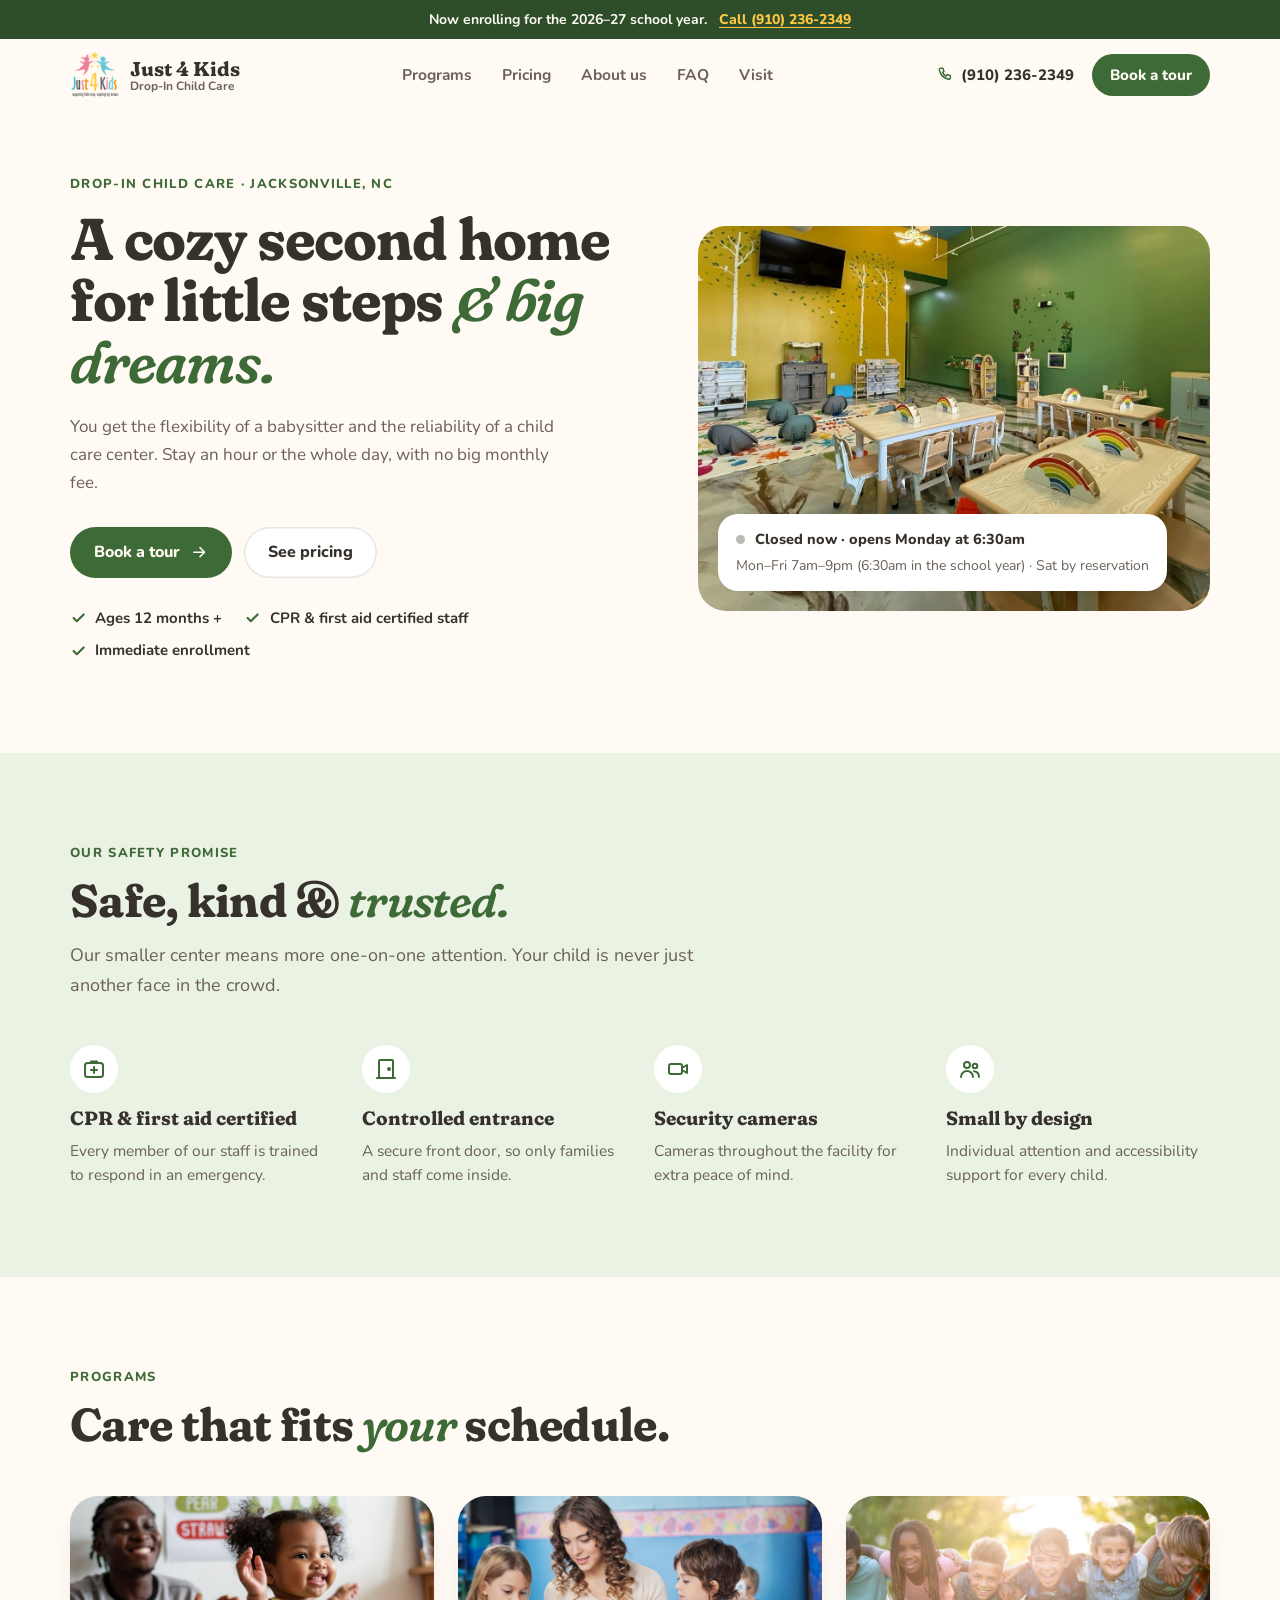
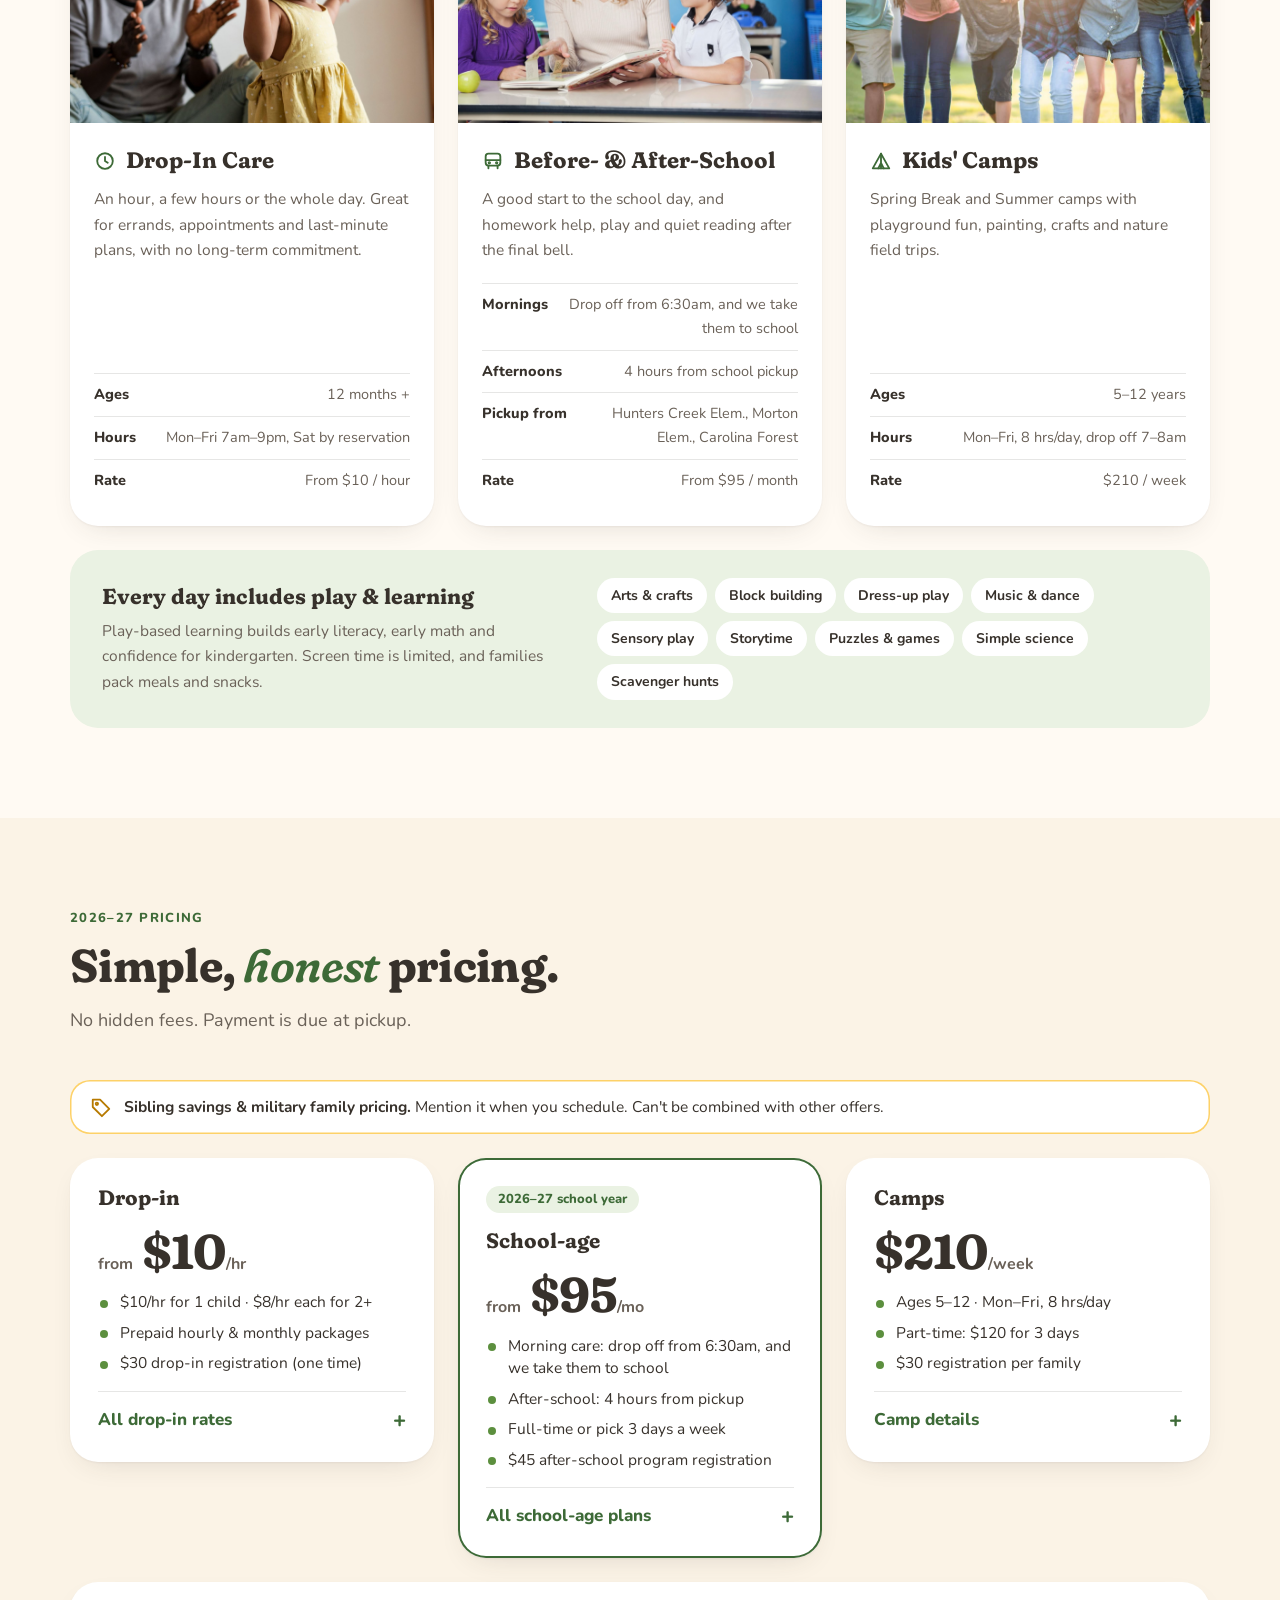
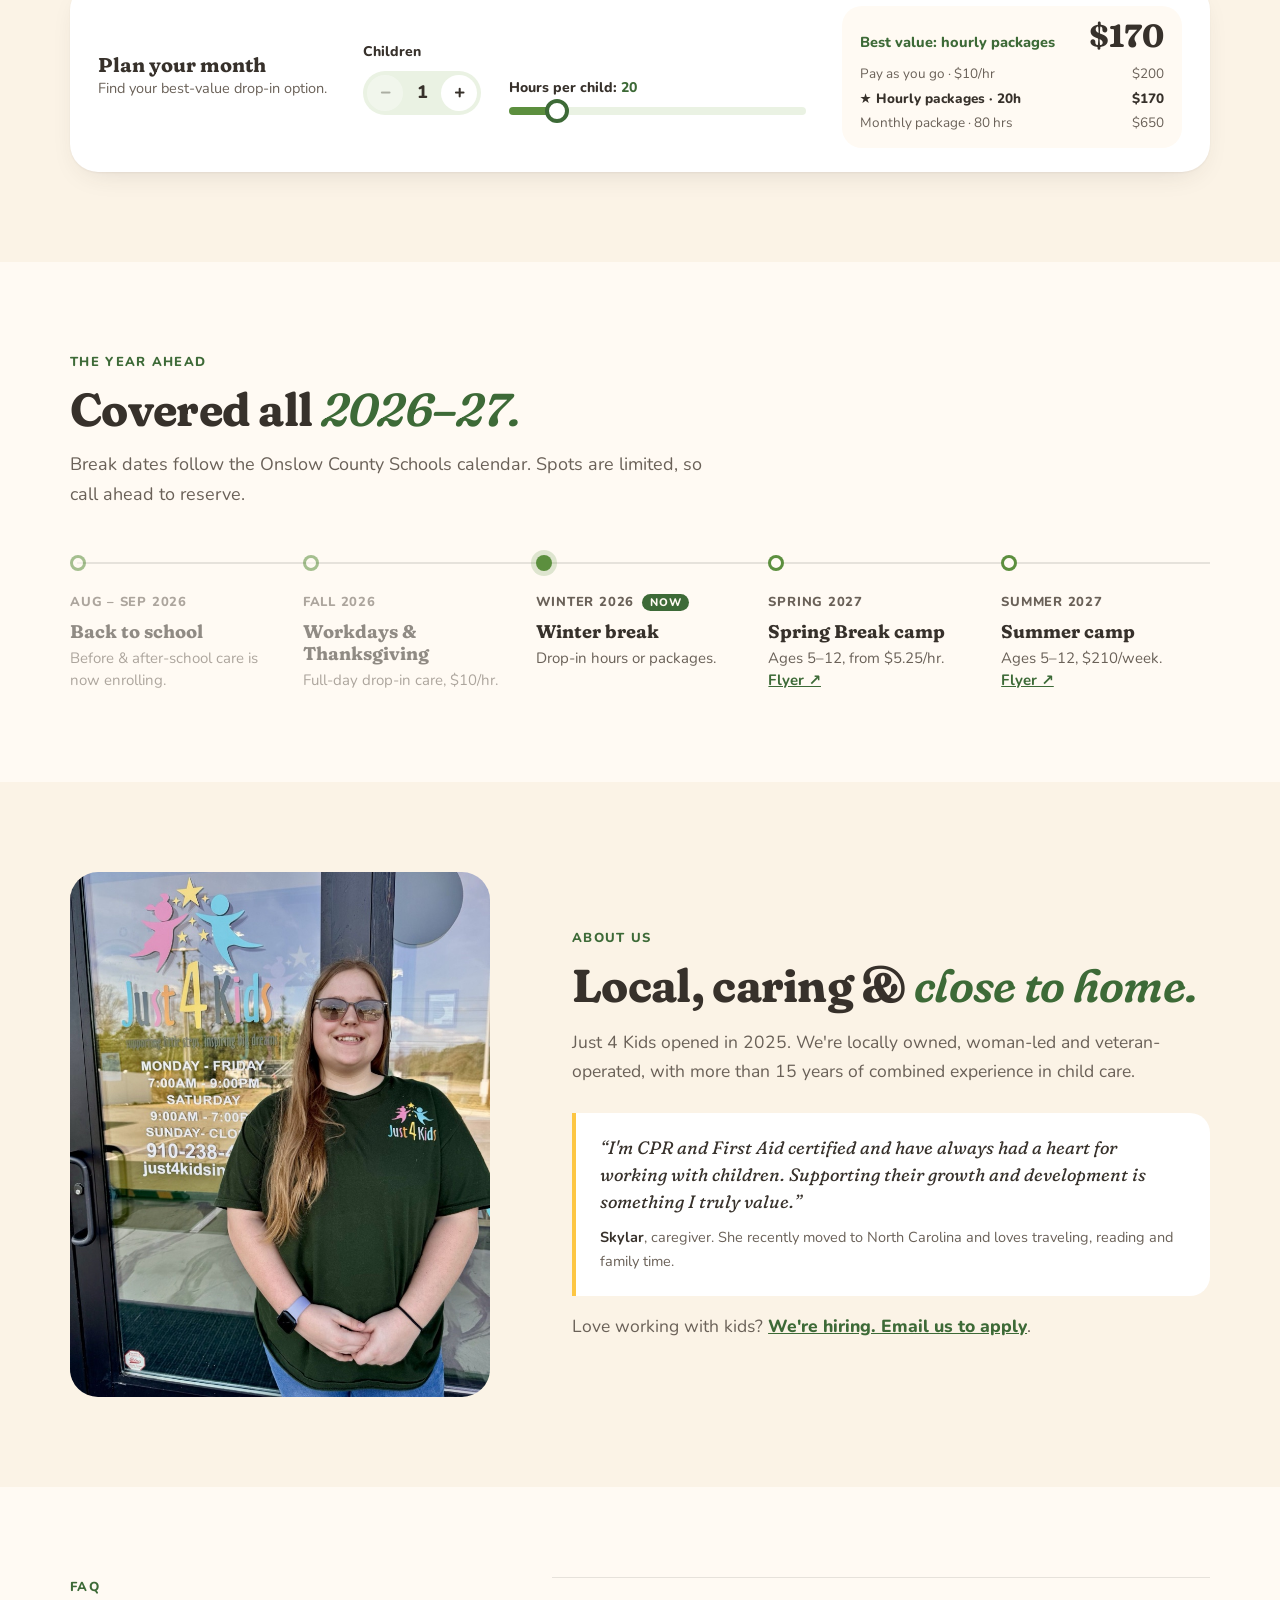
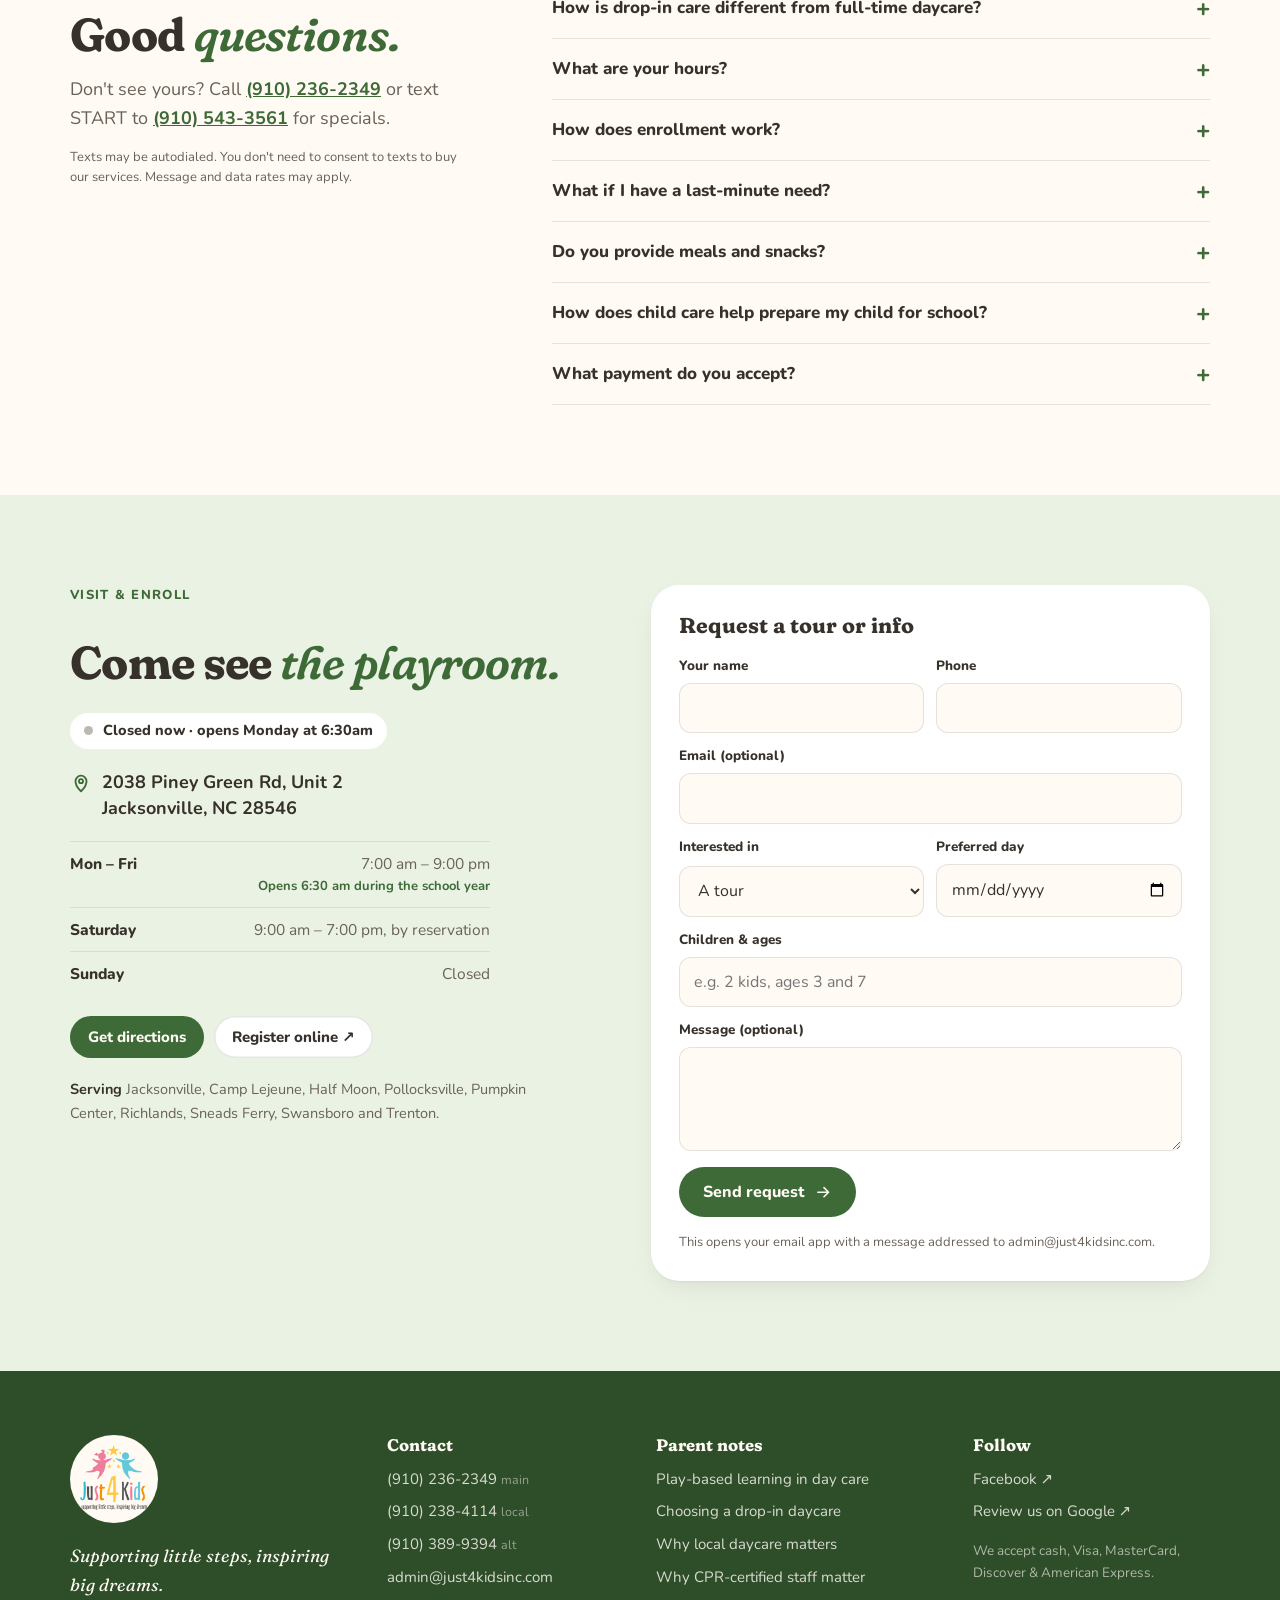
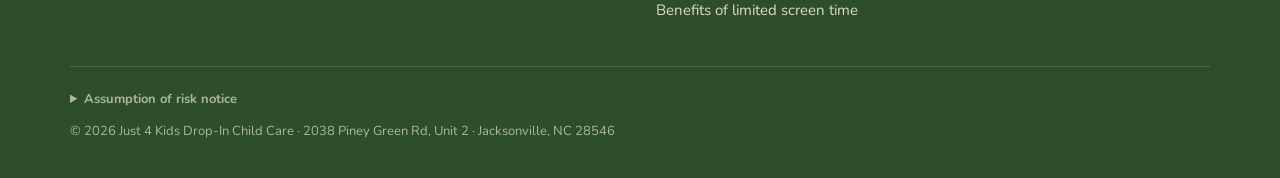
==== index.html @ bc9c4ece "Initial commit" ====
<!doctype html>
<html lang="en">
<head>
  <meta charset="utf-8">
  <meta name="viewport" content="width=device-width, initial-scale=1">
  <title>Just 4 Kids Drop-In Child Care — Jacksonville, NC</title>
  <meta name="description" content="A safe, cozy second home in Jacksonville, NC. Flexible drop-in child care, before- and after-school programs and kids' camps for ages 12 months and up. Now enrolling for 2026–27.">
  <meta name="theme-color" content="#FFFAF3">
  <meta property="og:title" content="Just 4 Kids Drop-In Child Care — Jacksonville, NC">
  <meta property="og:description" content="Supporting little steps, inspiring big dreams. Drop-in care, before &amp; after school, and camps — now enrolling for 2026–27.">
  <meta property="og:image" content="assets/room.jpg">
  <meta property="og:type" content="website">
  <link rel="icon" href="assets/logo.png">
  <script>document.documentElement.classList.add('js')</script>

  <link rel="preconnect" href="https://fonts.googleapis.com">
  <link rel="preconnect" href="https://fonts.gstatic.com" crossorigin>
  <link href="https://fonts.googleapis.com/css2?family=Fraunces:ital,opsz,wght,SOFT@0,9..144,500..700,100;1,9..144,500..700,100&family=Nunito:wght@400;600;700;800&display=swap" rel="stylesheet">
  <link rel="stylesheet" href="styles.css?v=4">

  <script type="application/ld+json">
  {
    "@context": "https://schema.org",
    "@type": "ChildCare",
    "name": "Just 4 Kids Drop-In Child Care",
    "slogan": "Supporting little steps, inspiring big dreams",
    "telephone": "+1-910-236-2349",
    "email": "admin@just4kidsinc.com",
    "foundingDate": "2025",
    "address": {
      "@type": "PostalAddress",
      "streetAddress": "2038 Piney Green Road, Unit 2",
      "addressLocality": "Jacksonville",
      "addressRegion": "NC",
      "postalCode": "28546",
      "addressCountry": "US"
    },
    "geo": { "@type": "GeoCoordinates", "latitude": 34.74359, "longitude": -77.32916 },
    "openingHoursSpecification": [
      { "@type": "OpeningHoursSpecification", "dayOfWeek": ["Monday","Tuesday","Wednesday","Thursday","Friday"], "opens": "07:00", "closes": "21:00" },
      { "@type": "OpeningHoursSpecification", "dayOfWeek": ["Monday","Tuesday","Wednesday","Thursday","Friday"], "opens": "06:30", "closes": "21:00", "validFrom": "2026-08-01", "validThrough": "2027-06-30", "description": "Early 6:30am opening during the school year" },
      { "@type": "OpeningHoursSpecification", "dayOfWeek": "Saturday", "opens": "09:00", "closes": "19:00", "description": "By reservation only" }
    ],
    "areaServed": ["Jacksonville, NC","Camp Lejeune, NC","Half Moon, NC","Pollocksville, NC","Pumpkin Center, NC","Richlands, NC","Sneads Ferry, NC","Swansboro, NC","Trenton, NC"],
    "paymentAccepted": "Cash, Visa, MasterCard, Discover, American Express",
    "priceRange": "$",
    "url": "https://www.just4kidsinc.com",
    "sameAs": ["https://facebook.com/503197676219711"]
  }
  </script>
</head>

<body>
  <!-- ============ ICON SPRITE (line icons, stroke = currentColor) ============ -->
  <svg width="0" height="0" style="position:absolute" aria-hidden="true">
    <defs>
      <symbol id="i-camera" viewBox="0 0 24 24"><rect x="3" y="7" width="13" height="10" rx="2"/><path d="M16 11l5-3v8l-5-3"/></symbol>
      <symbol id="i-aid" viewBox="0 0 24 24"><rect x="3" y="6" width="18" height="14" rx="2.5"/><path d="M9 6V4.5h6V6M12 10v6M9 13h6"/></symbol>
      <symbol id="i-users" viewBox="0 0 24 24"><circle cx="9" cy="8" r="3"/><path d="M3 20c0-3.3 2.7-6 6-6s6 2.7 6 6"/><circle cx="17" cy="9" r="2.3"/><path d="M16 14.2c2.9.3 5 2.6 5 5.8"/></symbol>
      <symbol id="i-door" viewBox="0 0 24 24"><path d="M5 21V4a1 1 0 011-1h12a1 1 0 011 1v17"/><path d="M3 21h18"/><circle cx="15" cy="12" r="1"/></symbol>
      <symbol id="i-check" viewBox="0 0 24 24"><path d="M5 12.5l4.5 4.5L19 7.5"/></symbol>
      <symbol id="i-arrow" viewBox="0 0 24 24"><path d="M5 12h14M13 6l6 6-6 6"/></symbol>
      <symbol id="i-phone" viewBox="0 0 24 24"><path d="M6.6 3h3l1.5 4.5-2 1.3a11 11 0 005.1 5.1l1.3-2 4.5 1.5v3a2 2 0 01-2.2 2A17 17 0 014.6 5.2 2 2 0 016.6 3z"/></symbol>
      <symbol id="i-chat" viewBox="0 0 24 24"><path d="M4 5h16v11H9l-5 4z"/></symbol>
      <symbol id="i-cal" viewBox="0 0 24 24"><rect x="3.5" y="5" width="17" height="15" rx="2"/><path d="M3.5 10h17M8 3v4M16 3v4"/></symbol>
      <symbol id="i-pin" viewBox="0 0 24 24"><path d="M12 21s-6-5.7-6-11a6 6 0 0112 0c0 5.3-6 11-6 11z"/><circle cx="12" cy="10" r="2.2"/></symbol>
      <symbol id="i-clock" viewBox="0 0 24 24"><circle cx="12" cy="12" r="8.5"/><path d="M12 7.5V12l3 2"/></symbol>
      <symbol id="i-bus" viewBox="0 0 24 24"><rect x="4" y="4" width="16" height="13" rx="3"/><path d="M4 11h16M7 20v-3M17 20v-3"/><circle cx="8" cy="14" r=".8"/><circle cx="16" cy="14" r=".8"/></symbol>
      <symbol id="i-tent" viewBox="0 0 24 24"><path d="M3 20L12 4l9 16z"/><path d="M12 4v16M9 20l3-6 3 6"/></symbol>
      <symbol id="i-heart" viewBox="0 0 24 24"><path d="M12 20s-7-4.4-7-10a4 4 0 017-2.6A4 4 0 0119 10c0 5.6-7 10-7 10z"/></symbol>
      <symbol id="i-tag" viewBox="0 0 24 24"><path d="M3 12V4h8l10 10-8 8z"/><circle cx="7.5" cy="8.5" r="1.3"/></symbol>
      <symbol id="i-menu" viewBox="0 0 24 24"><path d="M4 8h16M4 16h16"/></symbol>
    </defs>
  </svg>

  <a class="skip" href="#main">Skip to content</a>

  <!-- ============ ANNOUNCEMENT ============ -->
  <div class="announce">
    <p><b>Now enrolling for the 2026–27 school year.</b> <a href="tel:+19102362349">Call (910) 236-2349</a></p>
  </div>

  <!-- ============ HEADER ============ -->
  <header class="nav" data-nav>
    <a class="brand" href="#top" aria-label="Just 4 Kids, back to top">
      <img src="assets/logo.png" alt="" width="480" height="480">
      <span><b>Just 4 Kids</b><small>Drop-In Child Care</small></span>
    </a>
    <nav class="nav__links" id="nav-links" aria-label="Primary">
      <a href="#programs">Programs</a>
      <a href="#pricing">Pricing</a>
      <a href="#about">About us</a>
      <a href="#faq">FAQ</a>
      <a href="#visit">Visit</a>
      <a class="nav__mobile-cta" href="http://icarenextgen.icaresoftware.com/gateway/gateway/selfsignup?src=MTA3MTg=" target="_blank" rel="noopener">Register online ↗</a>
    </nav>
    <div class="nav__actions">
      <a class="nav__phone" href="tel:+19102362349"><svg class="ic" aria-hidden="true"><use href="#i-phone"/></svg>(910) 236-2349</a>
      <a class="btn btn--sm" href="#visit">Book a tour</a>
      <button class="nav__toggle" type="button" aria-expanded="false" aria-controls="nav-links" aria-label="Open menu" data-nav-toggle><svg class="ic" aria-hidden="true"><use href="#i-menu"/></svg></button>
    </div>
  </header>

  <main id="main">

    <!-- ============ HERO ============ -->
    <section class="hero wrap" id="top" aria-labelledby="hero-title">
      <div class="hero__copy">
        <p class="eyebrow">Drop-in child care · Jacksonville, NC</p>
        <h1 id="hero-title" class="h1">A cozy second home for little steps <em>&amp; big dreams.</em></h1>
        <p class="hero__lede">You get the flexibility of a babysitter and the reliability of a child care center. Stay an hour or the whole day, with no big monthly fee.</p>
        <div class="hero__ctas">
          <a class="btn" href="#visit">Book a tour <svg class="ic" aria-hidden="true"><use href="#i-arrow"/></svg></a>
          <a class="btn btn--ghost" href="#pricing">See pricing</a>
        </div>
        <ul class="checks">
          <li><svg class="ic" aria-hidden="true"><use href="#i-check"/></svg>Ages 12 months +</li>
          <li><svg class="ic" aria-hidden="true"><use href="#i-check"/></svg>CPR &amp; first aid certified staff</li>
          <li><svg class="ic" aria-hidden="true"><use href="#i-check"/></svg>Immediate enrollment</li>
        </ul>
      </div>
      <figure class="hero__photo">
        <img src="assets/room.jpg" alt="The Just 4 Kids playroom with sunny yellow and green walls, child-size tables with rainbow organizers and a reading nook" fetchpriority="high" width="1600" height="893">
        <figcaption class="hero__card">
          <p class="status" data-status aria-live="polite"><span class="status__dot" aria-hidden="true"></span><span data-status-text>Checking hours…</span></p>
          <p>Mon–Fri 7am–9pm (6:30am in the school year) · Sat by reservation</p>
        </figcaption>
      </figure>
    </section>

    <!-- ============ SAFETY ============ -->
    <section class="section section--sage" id="safety" aria-labelledby="safety-title">
      <div class="wrap">
        <header class="head" data-reveal>
          <p class="eyebrow">Our safety promise</p>
          <h2 id="safety-title" class="h2">Safe, kind &amp; <em>trusted.</em></h2>
          <p>Our smaller center means more one-on-one attention. Your child is never just another face in the crowd.</p>
        </header>
        <ul class="features">
          <li data-reveal><span class="bubble"><svg class="ic" aria-hidden="true"><use href="#i-aid"/></svg></span><h3>CPR &amp; first aid certified</h3><p>Every member of our staff is trained to respond in an emergency.</p></li>
          <li data-reveal><span class="bubble"><svg class="ic" aria-hidden="true"><use href="#i-door"/></svg></span><h3>Controlled entrance</h3><p>A secure front door, so only families and staff come inside.</p></li>
          <li data-reveal><span class="bubble"><svg class="ic" aria-hidden="true"><use href="#i-camera"/></svg></span><h3>Security cameras</h3><p>Cameras throughout the facility for extra peace of mind.</p></li>
          <li data-reveal><span class="bubble"><svg class="ic" aria-hidden="true"><use href="#i-users"/></svg></span><h3>Small by design</h3><p>Individual attention and accessibility support for every child.</p></li>
        </ul>
      </div>
    </section>

    <!-- ============ PROGRAMS ============ -->
    <section class="section" id="programs" aria-labelledby="programs-title">
      <div class="wrap">
        <header class="head" data-reveal>
          <p class="eyebrow">Programs</p>
          <h2 id="programs-title" class="h2">Care that fits <em>your</em> schedule.</h2>
        </header>

        <div class="programs">
          <article class="card" data-reveal>
            <img class="card__img" src="assets/toddler-clap.jpg" alt="A toddler in a yellow dress clapping happily with a caregiver" loading="lazy" width="1600" height="1008" style="object-position:62% 40%">
            <div class="card__body">
              <h3><svg class="ic" aria-hidden="true"><use href="#i-clock"/></svg>Drop-In Care</h3>
              <p>An hour, a few hours or the whole day. Great for errands, appointments and last-minute plans, with no long-term commitment.</p>
              <dl class="facts">
                <div><dt>Ages</dt><dd>12 months +</dd></div>
                <div><dt>Hours</dt><dd>Mon–Fri 7am–9pm, Sat by reservation</dd></div>
                <div><dt>Rate</dt><dd>From $10 / hour</dd></div>
              </dl>
            </div>
          </article>

          <article class="card" data-reveal>
            <img class="card__img" src="assets/story-table.jpg" alt="A caregiver reading a picture book with two children at a table" loading="lazy" width="1600" height="1067">
            <div class="card__body">
              <h3><svg class="ic" aria-hidden="true"><use href="#i-bus"/></svg>Before- &amp; After-School</h3>
              <p>A good start to the school day, and homework help, play and quiet reading after the final bell.</p>
              <dl class="facts">
                <div><dt>Mornings</dt><dd>Drop off from 6:30am, and we take them to school</dd></div>
                <div><dt>Afternoons</dt><dd>4 hours from school pickup</dd></div>
                <div><dt>Pickup from</dt><dd>Hunters Creek Elem., Morton Elem., Carolina Forest</dd></div>
                <div><dt>Rate</dt><dd>From $95 / month</dd></div>
              </dl>
            </div>
          </article>

          <article class="card" data-reveal>
            <img class="card__img" src="assets/camp-kids.jpg" alt="A group of smiling kids standing arm in arm outdoors on a sunny lawn" loading="lazy" width="1500" height="1000" style="object-position:50% 35%">
            <div class="card__body">
              <h3><svg class="ic" aria-hidden="true"><use href="#i-tent"/></svg>Kids' Camps</h3>
              <p>Spring Break and Summer camps with playground fun, painting, crafts and nature field trips.</p>
              <dl class="facts">
                <div><dt>Ages</dt><dd>5–12 years</dd></div>
                <div><dt>Hours</dt><dd>Mon–Fri, 8 hrs/day, drop off 7–8am</dd></div>
                <div><dt>Rate</dt><dd>$210 / week</dd></div>
              </dl>
            </div>
          </article>
        </div>

        <!-- Every day includes -->
        <div class="daily" data-reveal>
          <div>
            <h3>Every day includes play &amp; learning</h3>
            <p>Play-based learning builds early literacy, early math and confidence for kindergarten. Screen time is limited, and families pack meals and snacks.</p>
          </div>
          <ul class="chips" aria-label="Activities">
            <li>Arts &amp; crafts</li><li>Block building</li><li>Dress-up play</li><li>Music &amp; dance</li><li>Sensory play</li><li>Storytime</li><li>Puzzles &amp; games</li><li>Simple science</li><li>Scavenger hunts</li>
          </ul>
        </div>
      </div>
    </section>

    <!-- ============ PRICING ============ -->
    <section class="section section--warm" id="pricing" aria-labelledby="pricing-title">
      <div class="wrap">
        <header class="head" data-reveal>
          <p class="eyebrow">2026–27 pricing</p>
          <h2 id="pricing-title" class="h2">Simple, <em>honest</em> pricing.</h2>
          <p>No hidden fees. Payment is due at pickup.</p>
        </header>

        <p class="savings" data-reveal><svg class="ic" aria-hidden="true"><use href="#i-tag"/></svg><span><b>Sibling savings &amp; military family pricing.</b> Mention it when you schedule. Can't be combined with other offers.</span></p>

        <div class="plans">
          <article class="plan" data-reveal>
            <h3>Drop-in</h3>
            <p class="plan__price"><small>from</small> $10<span>/hr</span></p>
            <ul class="plan__list">
              <li>$10/hr for 1 child · $8/hr each for 2+</li>
              <li>Prepaid hourly &amp; monthly packages</li>
              <li>$30 drop-in registration (one time)</li>
            </ul>
            <details class="plan__more" data-plan="drop">
              <summary>All drop-in rates</summary>
              <table class="rt">
                <caption class="sr-only">Hourly packages</caption>
                <thead><tr><th scope="col">Hourly package</th><th scope="col">Price</th></tr></thead>
                <tbody>
                  <tr><td>10 hours</td><td>$90</td></tr>
                  <tr><td>20 hours</td><td>$170</td></tr>
                  <tr><td>40 hours</td><td>$320</td></tr>
                  <tr><td>80 hours</td><td>$580</td></tr>
                </tbody>
              </table>
              <table class="rt">
                <caption class="sr-only">Monthly packages</caption>
                <thead><tr><th scope="col">Monthly package</th><th scope="col">Price</th></tr></thead>
                <tbody>
                  <tr><td>1 child · 80 hrs</td><td>$650</td></tr>
                  <tr><td>2 children · 160 hrs</td><td>$800</td></tr>
                  <tr><td>3 children · 240 hrs</td><td>$950</td></tr>
                  <tr><td>4 children · 320 hrs</td><td>$1,100</td></tr>
                </tbody>
              </table>
              <p class="rt__note">Package hours are deducted per child. For example, two children staying 5 hours uses 10 hours.</p>
            </details>
          </article>

          <article class="plan plan--feature" data-reveal>
            <p class="plan__flag">2026–27 school year</p>
            <h3>School-age</h3>
            <p class="plan__price"><small>from</small> $95<span>/mo</span></p>
            <ul class="plan__list">
              <li>Morning care: drop off from 6:30am, and we take them to school</li>
              <li>After-school: 4 hours from pickup</li>
              <li>Full-time or pick 3 days a week</li>
              <li>$45 after-school program registration</li>
            </ul>
            <details class="plan__more" data-plan="school">
              <summary>All school-age plans</summary>
              <table class="rt">
                <caption class="sr-only">School-age monthly rates by number of children</caption>
                <thead><tr><th scope="col">Monthly plan</th><th scope="col">1 child</th><th scope="col">2</th><th scope="col">3</th></tr></thead>
                <tbody>
                  <tr><td>After-school</td><td>$280</td><td>$500</td><td>$750</td></tr>
                  <tr><td>After-school, 3 days</td><td>$190</td><td>$330</td><td>$520</td></tr>
                  <tr><td>Morning care</td><td>$120</td><td>$210</td><td>$290</td></tr>
                  <tr><td>Morning, 3 days</td><td>$95</td><td>$180</td><td>$260</td></tr>
                </tbody>
              </table>
              <p class="rt__note">Daily rates: after-school $60, morning $30. Plans require a 3-month commitment and run Monday–Friday. Holidays and breaks aren't included, and unused days don't roll over.</p>
            </details>
          </article>

          <article class="plan" data-reveal>
            <h3>Camps</h3>
            <p class="plan__price">$210<span>/week</span></p>
            <ul class="plan__list">
              <li>Ages 5–12 · Mon–Fri, 8 hrs/day</li>
              <li>Part-time: $120 for 3 days</li>
              <li>$30 registration per family</li>
            </ul>
            <details class="plan__more" data-plan="camp">
              <summary>Camp details</summary>
              <p class="rt__note">Drop off between 7 and 8am. Spring Break camp rates as low as <b>$5.25/hr</b>. To register, call <a href="tel:+19102384114">(910) 238-4114</a> or email <a href="mailto:admin@just4kidsinc.com">admin@just4kidsinc.com</a>.</p>
            </details>
          </article>
        </div>

        <!-- Estimator -->
        <aside class="planner" aria-labelledby="planner-title" data-est data-reveal>
          <div class="planner__intro">
            <h3 id="planner-title">Plan your month</h3>
            <p>Find your best-value drop-in option.</p>
          </div>
          <div class="planner__controls">
            <div class="field">
              <span class="field__label" id="kids-label">Children</span>
              <div class="stepper" role="group" aria-labelledby="kids-label">
                <button type="button" data-est-kids="-1" aria-label="Fewer children">−</button>
                <output data-est-kids-out aria-live="polite">1</output>
                <button type="button" data-est-kids="1" aria-label="More children">+</button>
              </div>
            </div>
            <div class="field field--grow">
              <label class="field__label" for="est-hours">Hours per child: <output data-est-hours-out>20</output></label>
              <input class="range" id="est-hours" type="range" min="5" max="120" step="5" value="20" data-est-hours>
            </div>
          </div>
          <div class="planner__out" aria-live="polite">
            <p class="planner__best"><span data-est-plan>Best value</span><b data-est-total>$170</b></p>
            <ul class="planner__rows" data-est-rows></ul>
          </div>
        </aside>
      </div>
    </section>

    <!-- ============ 2026–27 SEASONS ============ -->
    <section class="section" id="year" aria-labelledby="year-title">
      <div class="wrap">
        <header class="head" data-reveal>
          <p class="eyebrow">The year ahead</p>
          <h2 id="year-title" class="h2">Covered all <em>2026–27.</em></h2>
          <p>Break dates follow the Onslow County Schools calendar. Spots are limited, so call ahead to reserve.</p>
        </header>
        <ol class="timeline" data-reveal>
          <li data-season="2026-08-01"><span class="timeline__when">Aug – Sep 2026</span><h3>Back to school</h3><p>Before &amp; after-school care is now enrolling.</p></li>
          <li data-season="2026-10-01"><span class="timeline__when">Fall 2026</span><h3>Workdays &amp; Thanksgiving</h3><p>Full-day drop-in care, $10/hr.</p></li>
          <li data-season="2026-12-01"><span class="timeline__when">Winter 2026</span><h3>Winter break</h3><p>Drop-in hours or packages.</p></li>
          <li data-season="2027-03-01"><span class="timeline__when">Spring 2027</span><h3>Spring Break camp</h3><p>Ages 5–12, from $5.25/hr. <a href="assets/flyer-spring.jpg" target="_blank" rel="noopener">Flyer ↗</a></p></li>
          <li data-season="2027-06-01"><span class="timeline__when">Summer 2027</span><h3>Summer camp</h3><p>Ages 5–12, $210/week. <a href="assets/flyer-summer.jpg" target="_blank" rel="noopener">Flyer ↗</a></p></li>
        </ol>
      </div>
    </section>

    <!-- ============ ABOUT ============ -->
    <section class="section section--warm" id="about" aria-labelledby="about-title">
      <div class="wrap about">
        <img class="about__photo" src="assets/skylar.jpg" alt="Skylar, a Just 4 Kids caregiver, smiling at the center's front door in a Just 4 Kids t-shirt" loading="lazy" width="1100" height="1467" data-reveal>
        <div class="about__copy" data-reveal>
          <p class="eyebrow">About us</p>
          <h2 id="about-title" class="h2">Local, caring &amp; <em>close to home.</em></h2>
          <p>Just 4 Kids opened in 2025. We're locally owned, woman-led and veteran-operated, with more than 15 years of combined experience in child care.</p>
          <blockquote class="quote">
            <p>“I'm CPR and First Aid certified and have always had a heart for working with children. Supporting their growth and development is something I truly value.”</p>
            <footer><b>Skylar</b>, caregiver. She recently moved to North Carolina and loves traveling, reading and family time.</footer>
          </blockquote>
          <p class="about__hiring">Love working with kids? <a href="mailto:admin@just4kidsinc.com?subject=Careers%20at%20Just%204%20Kids">We're hiring. Email us to apply</a>.</p>
        </div>
      </div>
    </section>

    <!-- ============ FAQ ============ -->
    <section class="section" id="faq" aria-labelledby="faq-title">
      <div class="wrap faq">
        <header class="head faq__head" data-reveal>
          <p class="eyebrow">FAQ</p>
          <h2 id="faq-title" class="h2">Good <em>questions.</em></h2>
          <p>Don't see yours? Call <a href="tel:+19102362349">(910) 236-2349</a> or text START to <a href="sms:+19105433561?&amp;body=START">(910) 543-3561</a> for specials.</p>
          <p class="fineprint">Texts may be autodialed. You don't need to consent to texts to buy our services. Message and data rates may apply.</p>
        </header>
        <div class="faq__list" data-reveal>
          <details class="qa">
            <summary>How is drop-in care different from full-time daycare?</summary>
            <p>You bring your child only when you need care, whether that's an hour, a few hours or a whole day. There's no rigid schedule or long-term commitment, and you never pay for time you don't use.</p>
          </details>
          <details class="qa">
            <summary>What are your hours?</summary>
            <p>Monday–Friday 7:00 am–9:00 pm. During the school year we open at 6:30 am so parents can drop off before work, and we take children to school. Saturday 9:00 am–7:00 pm by reservation only. Closed Sunday.</p>
          </details>
          <details class="qa">
            <summary>How does enrollment work?</summary>
            <p>Drop in during our hours and we'll help you register, or <a href="http://icarenextgen.icaresoftware.com/gateway/gateway/selfsignup?src=MTA3MTg=" target="_blank" rel="noopener">register online</a> ahead of time. Enrollment is immediate and there's no long-term commitment.</p>
          </details>
          <details class="qa">
            <summary>What if I have a last-minute need?</summary>
            <p>That's exactly what drop-in care is for. Whether it's a last-minute appointment or an emergency, you can count on us for safe, supervised care.</p>
          </details>
          <details class="qa">
            <summary>Do you provide meals and snacks?</summary>
            <p>Families pack meals and snacks. That keeps costs down and makes sure every child's dietary needs and favorites are covered.</p>
          </details>
          <details class="qa">
            <summary>How does child care help prepare my child for school?</summary>
            <p>Routines, cooperation and play-based learning build early literacy, early math, communication and independence, so kids learn without feeling like they're "in class."</p>
          </details>
          <details class="qa">
            <summary>What payment do you accept?</summary>
            <p>Payment is due at pickup. We accept cash, Visa, MasterCard, Discover and American Express.</p>
          </details>
        </div>
      </div>
    </section>

    <!-- ============ VISIT ============ -->
    <section class="section section--sage" id="visit" aria-labelledby="visit-title">
      <div class="wrap visit">
        <div class="visit__info" data-reveal>
          <p class="eyebrow">Visit &amp; enroll</p>
          <h2 id="visit-title" class="h2">Come see <em>the playroom.</em></h2>
          <p class="status" data-status aria-live="polite"><span class="status__dot" aria-hidden="true"></span><span data-status-text>Checking hours…</span></p>
          <address><svg class="ic" aria-hidden="true"><use href="#i-pin"/></svg><span>2038 Piney Green Rd, Unit 2<br>Jacksonville, NC 28546</span></address>
          <dl class="hours">
            <div><dt>Mon – Fri</dt><dd>7:00 am – 9:00 pm<small>Opens 6:30 am during the school year</small></dd></div>
            <div><dt>Saturday</dt><dd>9:00 am – 7:00 pm, by reservation</dd></div>
            <div><dt>Sunday</dt><dd>Closed</dd></div>
          </dl>
          <div class="visit__btns">
            <a class="btn btn--sm" href="https://maps.google.com/?q=2038+Piney+Green+Road+Unit+2+Jacksonville+NC+28546" target="_blank" rel="noopener">Get directions</a>
            <a class="btn btn--sm btn--ghost" href="http://icarenextgen.icaresoftware.com/gateway/gateway/selfsignup?src=MTA3MTg=" target="_blank" rel="noopener">Register online ↗</a>
          </div>
          <p class="towns"><b>Serving</b> Jacksonville, Camp Lejeune, Half Moon, Pollocksville, Pumpkin Center, Richlands, Sneads Ferry, Swansboro and Trenton.</p>
        </div>

        <form class="req" id="request" data-req novalidate data-reveal>
          <h3>Request a tour or info</h3>
          <div class="req__grid">
            <label><span>Your name</span><input name="name" autocomplete="name" required></label>
            <label><span>Phone</span><input name="phone" type="tel" autocomplete="tel" required></label>
            <label class="full"><span>Email (optional)</span><input name="email" type="email" autocomplete="email"></label>
            <label><span>Interested in</span>
              <select name="service">
                <option>A tour</option>
                <option>Drop-in child care</option>
                <option>Before- &amp; after-school care (2026–27)</option>
                <option>Spring Break camp 2027</option>
                <option>Summer camp 2027</option>
              </select>
            </label>
            <label><span>Preferred day</span><input name="date" type="date" data-req-date></label>
            <label class="full"><span>Children &amp; ages</span><input name="kids" placeholder="e.g. 2 kids, ages 3 and 7"></label>
            <label class="full"><span>Message (optional)</span><textarea name="message" rows="3"></textarea></label>
          </div>
          <p class="req__err" data-req-err role="alert"></p>
          <button class="btn" type="submit">Send request <svg class="ic" aria-hidden="true"><use href="#i-arrow"/></svg></button>
          <p class="fineprint">This opens your email app with a message addressed to admin@just4kidsinc.com.</p>
        </form>
      </div>
    </section>
  </main>

  <!-- ============ FOOTER ============ -->
  <footer class="foot">
    <div class="wrap foot__top">
      <div class="foot__brand">
        <span class="foot__logo"><img src="assets/logo.png" alt="Just 4 Kids" width="480" height="480" loading="lazy"></span>
        <p>Supporting little steps, inspiring big dreams.</p>
      </div>
      <div>
        <h3>Contact</h3>
        <a href="tel:+19102362349">(910) 236-2349 <small>main</small></a>
        <a href="tel:+19102384114">(910) 238-4114 <small>local</small></a>
        <a href="tel:+19103899394">(910) 389-9394 <small>alt</small></a>
        <a href="mailto:admin@just4kidsinc.com">admin@just4kidsinc.com</a>
      </div>
      <div>
        <h3>Parent notes</h3>
        <a href="https://www.just4kidsinc.com/the-importance-of-play-based-learning-in-day-care" target="_blank" rel="noopener">Play-based learning in day care</a>
        <a href="https://www.just4kidsinc.com/what-to-look-for-when-choosing-a-dropin-daycare-service" target="_blank" rel="noopener">Choosing a drop-in daycare</a>
        <a href="https://www.just4kidsinc.com/why-local-daycare-services-matter-for-working-families" target="_blank" rel="noopener">Why local daycare matters</a>
        <a href="https://www.just4kidsinc.com/why-cpr-and-first-aid-certified-staff-make-a-difference-at-a-daycare-service" target="_blank" rel="noopener">Why CPR-certified staff matter</a>
        <a href="https://www.just4kidsinc.com/understanding-the-benefits-of-limited-screen-time-with-daycare-services" target="_blank" rel="noopener">Benefits of limited screen time</a>
      </div>
      <div>
        <h3>Follow</h3>
        <a href="https://facebook.com/503197676219711" target="_blank" rel="noopener">Facebook ↗</a>
        <a href="https://www.google.com/maps/place/Just+4+Kids+Drop-In+Child+Care/data=!4m2!3m1!1s0x0:0x31e38464152290ff" target="_blank" rel="noopener">Review us on Google ↗</a>
        <p class="foot__pay">We accept cash, Visa, MasterCard, Discover &amp; American Express.</p>
      </div>
    </div>
    <div class="wrap foot__legal">
      <details>
        <summary>Assumption of risk notice</summary>
        <p>By enrolling and/or allowing your child to participate in any programs, activities, events, or use of indoor and outdoor play areas operated by Just 4 Kids Drop-In Child Care, parents and guardians acknowledge and accept the ordinary and inherent risks associated with children's recreational and educational activities. While Just 4 Kids Drop-In Child Care is committed to maintaining a safe and supervised environment, participation is voluntary, and parents/guardians assume responsibility for those risks that are reasonably associated with participation in such activities.</p>
      </details>
      <p>© <span data-year></span> Just 4 Kids Drop-In Child Care · 2038 Piney Green Rd, Unit 2 · Jacksonville, NC 28546</p>
    </div>
  </footer>

  <!-- Mobile action dock -->
  <nav class="dock" aria-label="Quick actions">
    <a href="tel:+19102362349"><svg class="ic" aria-hidden="true"><use href="#i-phone"/></svg>Call</a>
    <a class="dock__main" href="#visit"><svg class="ic" aria-hidden="true"><use href="#i-cal"/></svg>Book a tour</a>
  </nav>

  <script src="main.js?v=4" defer></script>
</body>
</html>
---- styles.css ----
/* ==========================================================================
   Just 4 Kids Drop-In Child Care — 2026–27 (calm edition)
   One serif, one sans, three surfaces (cream · white · sage), one accent green.
   Color from the logo appears only in small icons.
   ========================================================================== */

:root {
  --cream:  #FFFAF3;
  --warm:   #FBF3E6;
  --white:  #FFFFFF;
  --sage:   #EAF2E3;
  --ink:    #37312B;
  --ink-2:  #6A6158;
  --line:   rgb(55 49 43 / .12);

  --green:   #3D6A37;
  --green-d: #2E4E2A;
  --leaf:    #5C8F3E;
  --sun:     #FDC643;
  --pink:    #EE7D9B;
  --teal:    #33B9CE;

  --serif: "Fraunces", Georgia, serif;
  --sans:  "Nunito", system-ui, -apple-system, sans-serif;

  --r-sm: 12px;
  --r:    20px;
  --r-lg: 28px;
  --shadow: 0 1px 2px rgb(55 49 43 / .05), 0 10px 30px -14px rgb(55 49 43 / .18);
  --ease: cubic-bezier(.22, 1, .36, 1);

  --nav-h: 72px;
  color-scheme: light;
}

/* ---------- Base ---------- */
*, *::before, *::after { box-sizing: border-box; margin: 0; padding: 0; }
html { scroll-padding-top: calc(var(--nav-h) + 12px); -webkit-text-size-adjust: 100%; overflow-x: clip; }
@media (prefers-reduced-motion: no-preference) { html { scroll-behavior: smooth; } }
body {
  background: var(--cream);
  color: var(--ink);
  font-family: var(--sans);
  font-size: 17px;
  line-height: 1.65;
  -webkit-font-smoothing: antialiased;
}
img { display: block; max-width: 100%; height: auto; }
a { color: inherit; }
button, input, select, textarea { font: inherit; color: inherit; }
ul, ol { list-style: none; }
address { font-style: normal; }
::selection { background: var(--sun); }
:focus-visible { outline: 3px solid var(--teal); outline-offset: 3px; border-radius: 8px; }

.ic { width: 1.15em; height: 1.15em; flex: none; fill: none; stroke: currentColor; stroke-width: 2; stroke-linecap: round; stroke-linejoin: round; }
.sr-only { position: absolute; width: 1px; height: 1px; overflow: hidden; clip: rect(0 0 0 0); white-space: nowrap; }
.skip { position: fixed; top: 10px; left: 10px; z-index: 100; padding: 10px 16px; border-radius: 999px; background: var(--green-d); color: var(--cream); transform: translateY(-200%); }
.skip:focus { transform: none; }
.fineprint { font-size: 13px; color: var(--ink-2); line-height: 1.5; }

.wrap { width: min(1140px, 100% - 40px); margin-inline: auto; }

.h1, .h2, h3 { font-family: var(--serif); font-variation-settings: "SOFT" 100; color: var(--ink); }
.h1 { font-size: clamp(2.4rem, 4.6vw, 4rem); font-weight: 700; line-height: 1.05; letter-spacing: -0.02em; }
.h2 { font-size: clamp(2rem, 3.6vw, 3rem); font-weight: 700; line-height: 1.1; letter-spacing: -0.015em; }
.h1 em, .h2 em { font-style: italic; font-weight: 600; color: var(--green); }
h3 { font-weight: 700; line-height: 1.2; }

.eyebrow { margin-bottom: 12px; font-weight: 800; font-size: 13px; letter-spacing: .1em; text-transform: uppercase; color: var(--green); }

/* ---------- Buttons ---------- */
.btn {
  display: inline-flex; align-items: center; justify-content: center; gap: 10px;
  min-height: 50px; padding: 12px 24px;
  border: 0; border-radius: 999px;
  background: var(--green); color: var(--cream);
  font-weight: 800; font-size: 16px; text-decoration: none; white-space: nowrap;
  cursor: pointer;
  transition: background .2s, transform .2s var(--ease);
}
.btn:hover { background: var(--green-d); transform: translateY(-1px); }
.btn:active { transform: translateY(1px); }
.btn--ghost { background: var(--white); color: var(--ink); box-shadow: inset 0 0 0 1.5px var(--line); }
.btn--ghost:hover { background: var(--white); box-shadow: inset 0 0 0 1.5px var(--green); }
.btn--sm { min-height: 42px; padding: 8px 18px; font-size: 15px; }

/* ---------- Announcement ---------- */
.announce { padding: 8px 20px; background: var(--green-d); color: var(--cream); font-size: 14px; text-align: center; }
.announce a { margin-left: 8px; font-weight: 800; color: var(--sun); text-underline-offset: 3px; }

/* ---------- Nav ---------- */
.nav {
  position: sticky; top: 0; z-index: 50;
  display: flex; align-items: center; justify-content: space-between; gap: 16px;
  height: var(--nav-h);
  padding: 0 max(20px, (100% - 1140px) / 2);
  background: rgb(255 250 243 / .94);
  backdrop-filter: blur(10px);
  -webkit-backdrop-filter: blur(10px);
  transition: box-shadow .3s;
}
.nav.is-scrolled { box-shadow: 0 1px 0 var(--line); }
.brand { display: flex; align-items: center; gap: 10px; text-decoration: none; }
.brand img { width: 50px; height: 50px; }
.brand span { display: grid; line-height: 1.1; }
.brand b { font-family: var(--serif); font-variation-settings: "SOFT" 100; font-weight: 700; font-size: 20px; }
.brand small { font-size: 12px; font-weight: 700; color: var(--ink-2); }
.nav__links { display: flex; gap: 2px; }
.nav__links a { padding: 8px 14px; border-radius: 999px; font-weight: 700; font-size: 15.5px; text-decoration: none; color: var(--ink-2); transition: color .2s, background .2s; }
.nav__links a:hover, .nav__links a[aria-current="true"] { color: var(--ink); background: var(--sage); }
.nav__mobile-cta { display: none; }
.nav__actions { display: flex; align-items: center; gap: 18px; }
.nav__phone { display: inline-flex; align-items: center; gap: 8px; font-weight: 800; font-size: 15px; text-decoration: none; }
.nav__phone .ic { color: var(--green); }
.nav__toggle { display: none; width: 44px; height: 44px; border: 0; border-radius: 50%; background: var(--sage); cursor: pointer; place-items: center; }
.nav__toggle .ic { width: 22px; height: 22px; }

/* ---------- Hero ---------- */
.hero {
  display: grid; grid-template-columns: minmax(0, 1.1fr) minmax(0, 1fr); gap: clamp(32px, 5vw, 64px); align-items: center;
  padding: clamp(40px, 7vh, 80px) 0 clamp(64px, 10vh, 104px);
}
.hero__lede { margin-top: 20px; max-width: 30em; font-size: clamp(17px, 1.3vw, 19px); color: var(--ink-2); }
.hero__ctas { display: flex; flex-wrap: wrap; gap: 12px; margin-top: 30px; }
.checks { display: flex; flex-wrap: wrap; gap: 8px 22px; margin-top: 28px; font-weight: 700; font-size: 15px; }
.checks li { display: inline-flex; align-items: center; gap: 8px; }
.checks .ic { color: var(--green); stroke-width: 3; }
.hero__photo { position: relative; }
.hero__photo img { width: 100%; aspect-ratio: 4 / 3; max-height: calc(100svh - 230px); object-fit: cover; object-position: 35% 50%; border-radius: var(--r-lg); }
.hero__card {
  position: absolute; left: 20px; bottom: 20px;
  display: grid; gap: 2px;
  padding: 14px 18px;
  border-radius: var(--r); background: var(--white); box-shadow: var(--shadow);
  font-size: 14px; color: var(--ink-2);
}
.hero__card .status { padding: 0; background: none; }

/* ---------- Sections ---------- */
.section { padding: clamp(72px, 10vh, 112px) 0; }
.section--sage { background: var(--sage); }
.section--warm { background: var(--warm); }
.head { max-width: 640px; margin-bottom: clamp(32px, 5vh, 48px); }
.head > p:not(.eyebrow):not(.fineprint) { margin-top: 14px; color: var(--ink-2); font-size: 18px; }
.head a { color: var(--green); font-weight: 700; }

/* ---------- Safety ---------- */
.features { display: grid; grid-template-columns: repeat(4, minmax(0, 1fr)); gap: 28px; }
.features li { display: grid; gap: 8px; align-content: start; }
.features h3 { font-size: 1.2rem; margin-top: 6px; }
.features p { color: var(--ink-2); font-size: 15.5px; line-height: 1.55; }
.bubble { display: grid; place-items: center; width: 48px; height: 48px; border-radius: 50%; background: var(--white); color: var(--green); }
.bubble .ic { width: 24px; height: 24px; }

/* ---------- Programs ---------- */
.programs { display: grid; grid-template-columns: repeat(3, minmax(0, 1fr)); gap: 24px; }
.card { display: flex; flex-direction: column; border-radius: var(--r-lg); background: var(--white); box-shadow: var(--shadow); overflow: hidden; }
.card__img { width: 100%; aspect-ratio: 16 / 10; object-fit: cover; }
.card__body { display: flex; flex-direction: column; gap: 12px; padding: 24px; flex: 1; }
.card h3 { display: flex; align-items: center; gap: 10px; font-size: 1.4rem; }
.card h3 .ic { color: var(--green); width: 22px; height: 22px; }
.card__body > p { color: var(--ink-2); font-size: 15.5px; }
.facts { margin-top: auto; padding-top: 8px; }
.facts div { display: flex; justify-content: space-between; gap: 16px; padding: 9px 0; border-top: 1px solid var(--line); font-size: 14.5px; }
.facts dt { font-weight: 800; flex: none; }
.facts dd { text-align: right; color: var(--ink-2); }

.daily {
  display: grid; grid-template-columns: minmax(0, 1fr) minmax(0, 1.3fr); gap: 24px 48px; align-items: center;
  margin-top: 24px; padding: 28px 32px;
  border-radius: var(--r-lg); background: var(--sage);
}
.daily h3 { font-size: 1.35rem; }
.daily p { margin-top: 8px; color: var(--ink-2); font-size: 15.5px; }
.chips { display: flex; flex-wrap: wrap; gap: 8px; }
.chips li { padding: 6px 14px; border-radius: 999px; background: var(--white); font-weight: 700; font-size: 14px; }

/* ---------- Pricing ---------- */
.savings {
  display: flex; gap: 12px; align-items: flex-start;
  margin-bottom: 24px; padding: 14px 20px;
  border-radius: var(--r); background: var(--white); box-shadow: inset 0 0 0 1.5px rgb(253 198 67 / .8);
  font-size: 15.5px;
}
.savings .ic { color: #B77A00; width: 22px; height: 22px; margin-top: 2px; }
.plans { display: grid; grid-template-columns: repeat(3, minmax(0, 1fr)); gap: 24px; align-items: start; }
.plan { display: grid; gap: 16px; padding: 28px; border-radius: var(--r-lg); background: var(--white); box-shadow: var(--shadow); }
.plan--feature { box-shadow: inset 0 0 0 2px var(--green), var(--shadow); }
.plan__flag { justify-self: start; padding: 3px 12px; border-radius: 999px; background: var(--sage); color: var(--green); font-weight: 800; font-size: 13px; }
.plan h3 { font-size: 1.3rem; }
.plan__price { font-family: var(--serif); font-variation-settings: "SOFT" 100; font-weight: 700; font-size: clamp(2.6rem, 3.8vw, 3.2rem); line-height: 1; letter-spacing: -0.02em; }
.plan__price small, .plan__price span { font-family: var(--sans); font-size: 16px; font-weight: 700; color: var(--ink-2); letter-spacing: 0; }
.plan__list { display: grid; gap: 8px; }
.plan__list li { position: relative; padding-left: 22px; font-size: 15.5px; line-height: 1.45; }
.plan__list li::before { content: ""; position: absolute; left: 2px; top: .55em; width: 8px; height: 8px; border-radius: 50%; background: var(--leaf); }
.plan__more { border-top: 1px solid var(--line); padding-top: 14px; }
.plan__more summary { display: flex; justify-content: space-between; align-items: center; font-weight: 800; color: var(--green); cursor: pointer; list-style: none; }
.plan__more summary::-webkit-details-marker { display: none; }
.plan__more summary::after { content: "+"; font-size: 22px; line-height: 1; transition: rotate .3s var(--ease); }
.plan__more[open] summary::after { rotate: 45deg; }
.rt { width: 100%; margin-top: 12px; border-collapse: collapse; font-size: 14.5px; }
.rt th { text-align: left; font-size: 12px; font-weight: 800; letter-spacing: .06em; text-transform: uppercase; color: var(--ink-2); padding-bottom: 6px; }
.rt td { padding: 7px 0; border-top: 1px solid var(--line); }
.rt th:not(:first-child), .rt td:not(:first-child) { text-align: right; padding-left: 8px; }
.rt td:not(:first-child) { font-weight: 800; }
.rt__note { margin-top: 10px; font-size: 14px; color: var(--ink-2); line-height: 1.55; }
.rt__note a { color: var(--green); font-weight: 700; }

.planner {
  display: grid; grid-template-columns: auto minmax(0, 1.3fr) minmax(0, 1fr); gap: 24px 36px; align-items: center;
  margin-top: 24px; padding: 24px 28px;
  border-radius: var(--r-lg); background: var(--white); box-shadow: var(--shadow);
}
.planner h3 { font-size: 1.25rem; }
.planner__intro p { color: var(--ink-2); font-size: 14.5px; }
.planner__controls { display: flex; flex-wrap: wrap; gap: 16px 28px; align-items: flex-end; }
.field { display: grid; gap: 8px; }
.field--grow { flex: 1; min-width: 180px; }
.field__label { font-weight: 800; font-size: 14px; }
.field__label output { color: var(--green); }
.stepper { display: inline-flex; align-items: center; gap: 4px; padding: 4px; border-radius: 999px; background: var(--sage); }
.stepper button { width: 36px; height: 36px; border: 0; border-radius: 50%; background: var(--white); font-size: 19px; font-weight: 800; line-height: 1; cursor: pointer; }
.stepper button:disabled { opacity: .35; cursor: not-allowed; }
.stepper output { min-width: 30px; text-align: center; font-weight: 800; font-size: 18px; }
.range { -webkit-appearance: none; appearance: none; width: 100%; height: 8px; border-radius: 8px; background: linear-gradient(90deg, var(--leaf) var(--p, 13%), var(--sage) var(--p, 13%)); cursor: pointer; }
.range::-webkit-slider-thumb { -webkit-appearance: none; width: 24px; height: 24px; border-radius: 50%; background: var(--white); border: 4px solid var(--green); }
.range::-moz-range-thumb { width: 16px; height: 16px; border-radius: 50%; background: var(--white); border: 4px solid var(--green); }
.planner__out { padding: 14px 18px; border-radius: var(--r); background: var(--cream); }
.planner__best { display: flex; justify-content: space-between; align-items: baseline; gap: 12px; }
.planner__best span { font-weight: 800; font-size: 14.5px; color: var(--green); }
.planner__best b { font-family: var(--serif); font-variation-settings: "SOFT" 100; font-size: 2rem; line-height: 1; }
.planner__rows { display: grid; gap: 2px; margin-top: 8px; font-size: 13.5px; }
.planner__rows li { display: flex; justify-content: space-between; gap: 12px; color: var(--ink-2); }
.planner__rows li.is-best { color: var(--ink); font-weight: 800; }
.planner__rows li.is-na { opacity: .5; }

/* ---------- Timeline ---------- */
.timeline { position: relative; display: grid; grid-template-columns: repeat(5, minmax(0, 1fr)); gap: 24px; }
.timeline::before { content: ""; position: absolute; left: 7px; right: 0; top: 7px; height: 2px; background: var(--line); }
.timeline li { position: relative; padding-top: 32px; }
.timeline li::before { content: ""; position: absolute; left: 0; top: 0; width: 16px; height: 16px; border-radius: 50%; background: var(--cream); box-shadow: inset 0 0 0 3px var(--leaf); }
.timeline li.is-now::before { background: var(--leaf); box-shadow: 0 0 0 5px rgb(92 143 62 / .2); }
.timeline li.is-now .timeline__when::after { content: "Now"; margin-left: 8px; padding: 1px 8px; border-radius: 999px; background: var(--green); color: var(--cream); font-size: 11px; letter-spacing: .06em; }
.timeline li.is-past { opacity: .55; }
.timeline__when { font-weight: 800; font-size: 13px; letter-spacing: .06em; text-transform: uppercase; color: var(--ink-2); }
.timeline h3 { margin-top: 6px; font-size: 1.15rem; }
.timeline p { margin-top: 4px; font-size: 15px; color: var(--ink-2); line-height: 1.5; }
.timeline a { color: var(--green); font-weight: 700; white-space: nowrap; }

/* ---------- About ---------- */
.about { display: grid; grid-template-columns: minmax(0, .8fr) minmax(0, 1.2fr); gap: clamp(32px, 6vw, 80px); align-items: center; }
.about__photo { width: 100%; max-width: 420px; aspect-ratio: 4 / 5; object-fit: cover; object-position: 50% 25%; border-radius: var(--r-lg); }
.about__copy > p:not(.eyebrow) { margin-top: 16px; color: var(--ink-2); font-size: 17.5px; }
.quote { margin-top: 28px; padding: 22px 24px; border-left: 4px solid var(--sun); border-radius: 0 var(--r) var(--r) 0; background: var(--white); }
.quote p { font-family: var(--serif); font-variation-settings: "SOFT" 100; font-style: italic; font-size: 1.12rem; line-height: 1.5; }
.quote footer { margin-top: 10px; font-size: 14.5px; color: var(--ink-2); }
.quote b { color: var(--ink); }
.about__hiring a { color: var(--green); font-weight: 800; }

/* ---------- FAQ ---------- */
.faq { display: grid; grid-template-columns: minmax(0, .8fr) minmax(0, 1.3fr); gap: clamp(32px, 6vw, 80px); align-items: start; }
.faq__head { margin-bottom: 0; }
.faq__head .fineprint { margin-top: 14px; }
.faq__list { border-top: 1px solid var(--line); }
.qa { border-bottom: 1px solid var(--line); }
.qa summary {
  display: flex; justify-content: space-between; gap: 16px; align-items: center;
  padding: 18px 0;
  font-weight: 800; font-size: 17px; line-height: 1.4;
  cursor: pointer; list-style: none;
}
.qa summary::-webkit-details-marker { display: none; }
.qa summary::after { content: "+"; flex: none; color: var(--green); font-size: 24px; line-height: 1; transition: rotate .3s var(--ease); }
.qa[open] summary::after { rotate: 45deg; }
.qa p { padding: 0 32px 20px 0; color: var(--ink-2); }
.qa a { color: var(--green); font-weight: 700; }

/* ---------- Visit ---------- */
.visit { display: grid; grid-template-columns: minmax(0, 1fr) minmax(0, 1.1fr); gap: clamp(32px, 6vw, 72px); align-items: start; }
.visit__info { display: grid; gap: 20px; justify-items: start; }
.visit__info .h2 { margin-bottom: 4px; }
.status { display: inline-flex; align-items: center; gap: 10px; padding: 6px 14px; border-radius: 999px; background: var(--white); font-weight: 800; font-size: 14.5px; color: var(--ink); }
.status__dot { width: 9px; height: 9px; border-radius: 50%; background: var(--ink-2); opacity: .45; }
.status.is-open .status__dot { background: var(--leaf); opacity: 1; }
.status.is-appt .status__dot { background: #E0890B; opacity: 1; }
.visit address { display: flex; gap: 10px; font-size: 18px; font-weight: 700; line-height: 1.45; }
.visit address .ic { color: var(--green); width: 22px; height: 22px; margin-top: 3px; }
.hours { width: 100%; max-width: 420px; }
.hours div { display: flex; justify-content: space-between; gap: 12px; padding: 9px 0; border-top: 1px solid rgb(55 49 43 / .1); font-size: 15.5px; }
.hours dt { font-weight: 800; }
.hours dd { text-align: right; color: var(--ink-2); }
.hours small { display: block; font-size: 13px; color: var(--green); font-weight: 700; }
.visit__btns { display: flex; flex-wrap: wrap; gap: 10px; }
.towns { font-size: 14.5px; color: var(--ink-2); max-width: 32em; }
.towns b { color: var(--ink); }

.req { display: grid; gap: 16px; justify-items: start; padding: 28px; border-radius: var(--r-lg); background: var(--white); box-shadow: var(--shadow); }
.req h3 { font-size: 1.35rem; }
.req__grid { width: 100%; display: grid; grid-template-columns: 1fr 1fr; gap: 12px; }
.req label { display: grid; gap: 6px; }
.req label.full { grid-column: 1 / -1; }
.req label span { font-weight: 800; font-size: 13.5px; }
.req input, .req select, .req textarea {
  width: 100%; padding: 11px 14px;
  border: 1.5px solid var(--line); border-radius: var(--r-sm);
  background: var(--cream); font-size: 16px;
  transition: border-color .2s, background .2s;
}
.req input:focus, .req select:focus, .req textarea:focus { outline: none; border-color: var(--leaf); background: var(--white); }
.req [aria-invalid="true"] { border-color: var(--pink); background: #FDF0F3; }
.req textarea { resize: vertical; }
.req__err { color: #A63D60; font-weight: 700; font-size: 14.5px; }
.req__err:empty { display: none; }

/* ---------- Footer ---------- */
.foot { padding: 64px 0 36px; background: var(--green-d); color: rgb(255 250 243 / .82); }
.foot a { color: inherit; text-decoration: none; }
.foot a:hover { color: var(--sun); }
.foot__top { display: grid; grid-template-columns: 1.2fr 1fr 1.2fr 1fr; gap: 32px; }
.foot__top > div { display: grid; gap: 8px; align-content: start; font-size: 15px; }
.foot h3 { color: var(--cream); font-size: 1.05rem; margin-bottom: 4px; }
.foot small { opacity: .6; }
.foot__logo { display: grid; place-items: center; width: 88px; height: 88px; border-radius: 50%; background: var(--cream); }
.foot__logo img { width: 72px; height: auto; }
.foot__brand p { margin-top: 10px; font-family: var(--serif); font-style: italic; font-size: 1.1rem; color: var(--cream); max-width: 16em; }
.foot__pay { margin-top: 8px; font-size: 13.5px; opacity: .75; }
.foot__legal { margin-top: 44px; padding-top: 22px; border-top: 1px solid rgb(255 250 243 / .15); display: grid; gap: 10px; font-size: 13px; color: rgb(255 250 243 / .6); }
.foot__legal summary { cursor: pointer; font-weight: 700; }
.foot__legal details p { margin-top: 8px; max-width: 90ch; line-height: 1.6; }

/* ---------- Dock (mobile) ---------- */
.dock { display: none; }

/* ---------- Motion: one gentle fade-up ---------- */
.js [data-reveal] { opacity: 0; translate: 0 16px; transition: opacity .7s var(--ease), translate .7s var(--ease); transition-delay: calc(var(--d, 0) * 70ms); }
.js [data-reveal].is-in { opacity: 1; translate: 0 0; }
@media (prefers-reduced-motion: reduce) {
  *, *::before, *::after { transition-duration: 1ms !important; animation-duration: 1ms !important; }
  .js [data-reveal] { opacity: 1; translate: none; }
}

/* ---------- Responsive ---------- */
@media (max-width: 1080px) {
  .nav__phone { display: none; }
  .features { grid-template-columns: repeat(2, minmax(0, 1fr)); }
  .programs { grid-template-columns: 1fr 1fr; }
  .programs .card:last-child { grid-column: 1 / -1; flex-direction: row; }
  .programs .card:last-child .card__img { width: 45%; aspect-ratio: auto; }
  .planner { grid-template-columns: 1fr; }
  .timeline { grid-template-columns: repeat(3, minmax(0, 1fr)); row-gap: 36px; }
  .timeline::before { display: none; }
}

@media (max-width: 900px) {
  .nav__links {
    position: absolute; top: calc(100% + 6px); left: 20px; right: 20px;
    flex-direction: column; gap: 2px; padding: 10px;
    border-radius: var(--r); background: var(--white); box-shadow: var(--shadow);
    opacity: 0; visibility: hidden; translate: 0 -6px;
    transition: opacity .2s, translate .25s var(--ease), visibility 0s linear .25s;
  }
  .nav__links.is-open { opacity: 1; visibility: visible; translate: 0 0; transition-delay: 0s; }
  .nav__links a { padding: 12px 14px; font-size: 17px; color: var(--ink); }
  .nav__mobile-cta { display: block; background: var(--sage); margin-top: 4px; }
  .nav__toggle { display: grid; }
  .hero, .daily, .about, .faq, .visit { grid-template-columns: 1fr; }
  .hero__photo { order: -1; }
  .plans { grid-template-columns: 1fr; max-width: 560px; }
  .plan--feature { order: -1; }
  .about__photo { max-width: 320px; }
  .foot__top { grid-template-columns: 1fr 1fr; }
}

@media (max-width: 640px) {
  :root { --nav-h: 64px; }
  body { font-size: 16px; padding-bottom: 80px; }
  .announce { font-size: 13px; }
  .brand img { width: 42px; height: 42px; }
  .brand small { display: none; }
  .nav__actions .btn { display: none; }
  .hero__ctas .btn { flex: 1; }
  .hero__photo img { aspect-ratio: 4 / 3; }
  .hero__card { left: 12px; bottom: 12px; right: 12px; padding: 10px 14px; }
  .features { grid-template-columns: 1fr; gap: 22px; }
  .features li { grid-template-columns: auto 1fr; column-gap: 14px; }
  .features li .bubble { grid-row: span 2; }
  .features h3 { margin-top: 0; }
  .programs { grid-template-columns: 1fr; }
  .programs .card:last-child { flex-direction: column; }
  .programs .card:last-child .card__img { width: 100%; aspect-ratio: 16 / 10; }
  .daily { padding: 22px; }
  .timeline { grid-template-columns: 1fr; row-gap: 0; }
  .timeline li { padding: 0 0 26px 32px; }
  .timeline li:not(:last-child)::after { content: ""; position: absolute; left: 7px; top: 18px; bottom: 0; width: 2px; background: var(--line); }
  .timeline li::before { top: 2px; }
  .req { padding: 22px; }
  .req__grid { grid-template-columns: 1fr; }
  .foot__top { grid-template-columns: 1fr; }

  .dock {
    position: fixed; left: 12px; right: 12px; bottom: calc(12px + env(safe-area-inset-bottom, 0px)); z-index: 60;
    display: grid; grid-template-columns: 1fr 1.6fr; gap: 6px; padding: 6px;
    border-radius: 999px; background: var(--white);
    box-shadow: 0 8px 24px -8px rgb(55 49 43 / .35), 0 0 0 1px var(--line);
  }
  .dock a { display: flex; align-items: center; justify-content: center; gap: 8px; min-height: 46px; border-radius: 999px; font-weight: 800; font-size: 15px; text-decoration: none; }
  .dock__main { background: var(--green); color: var(--cream); }
}
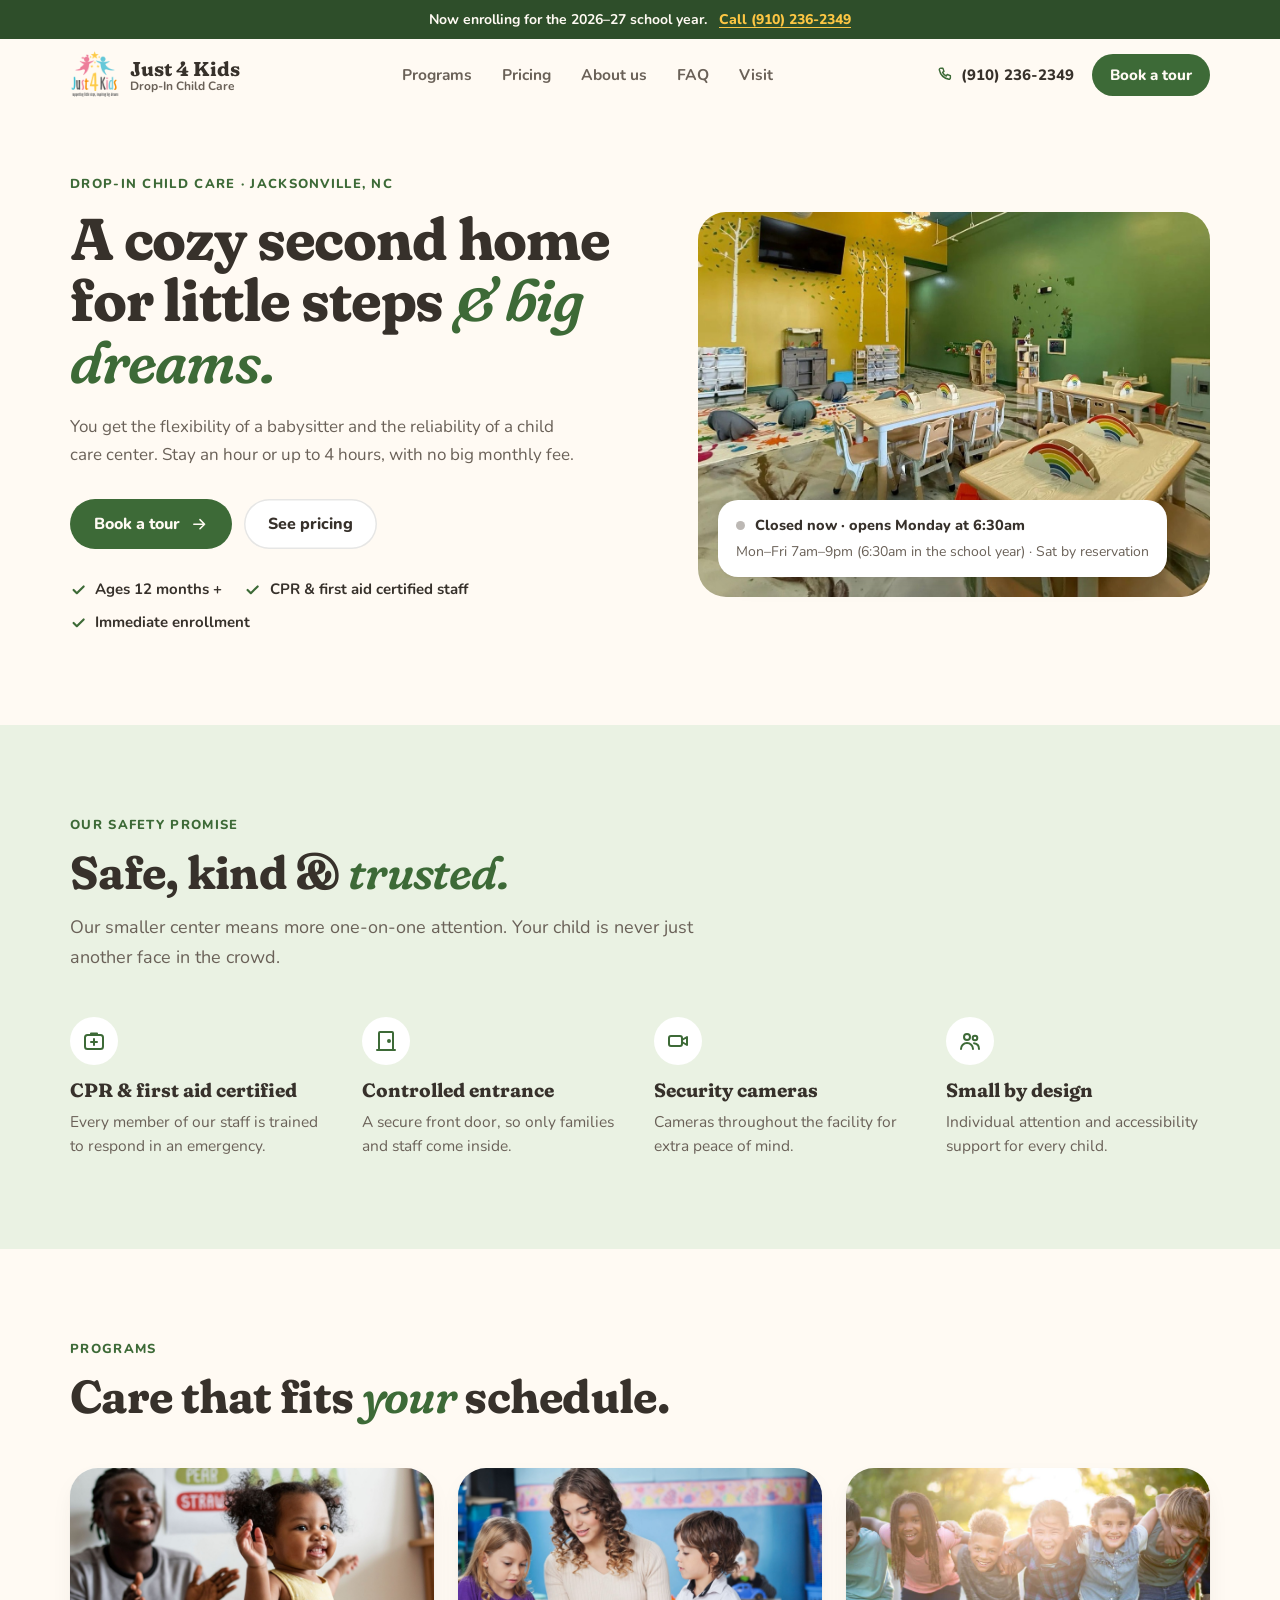
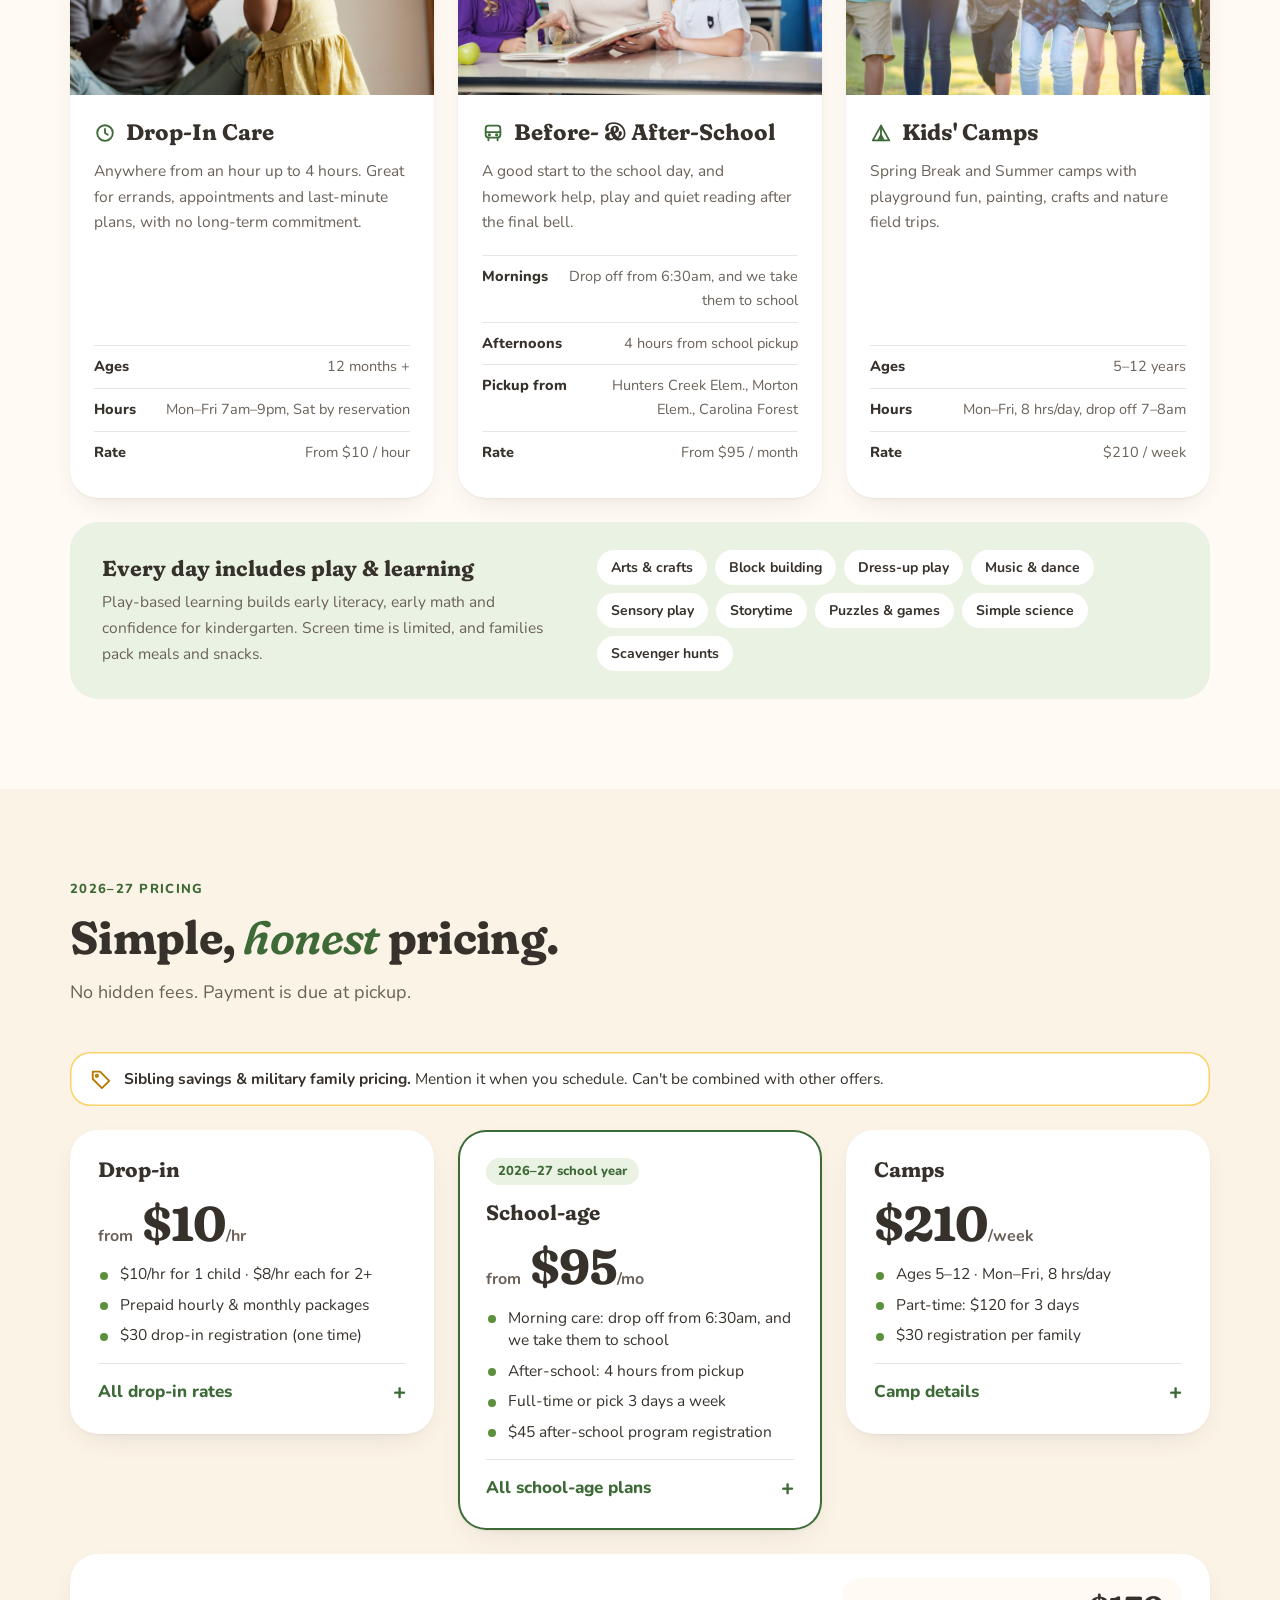
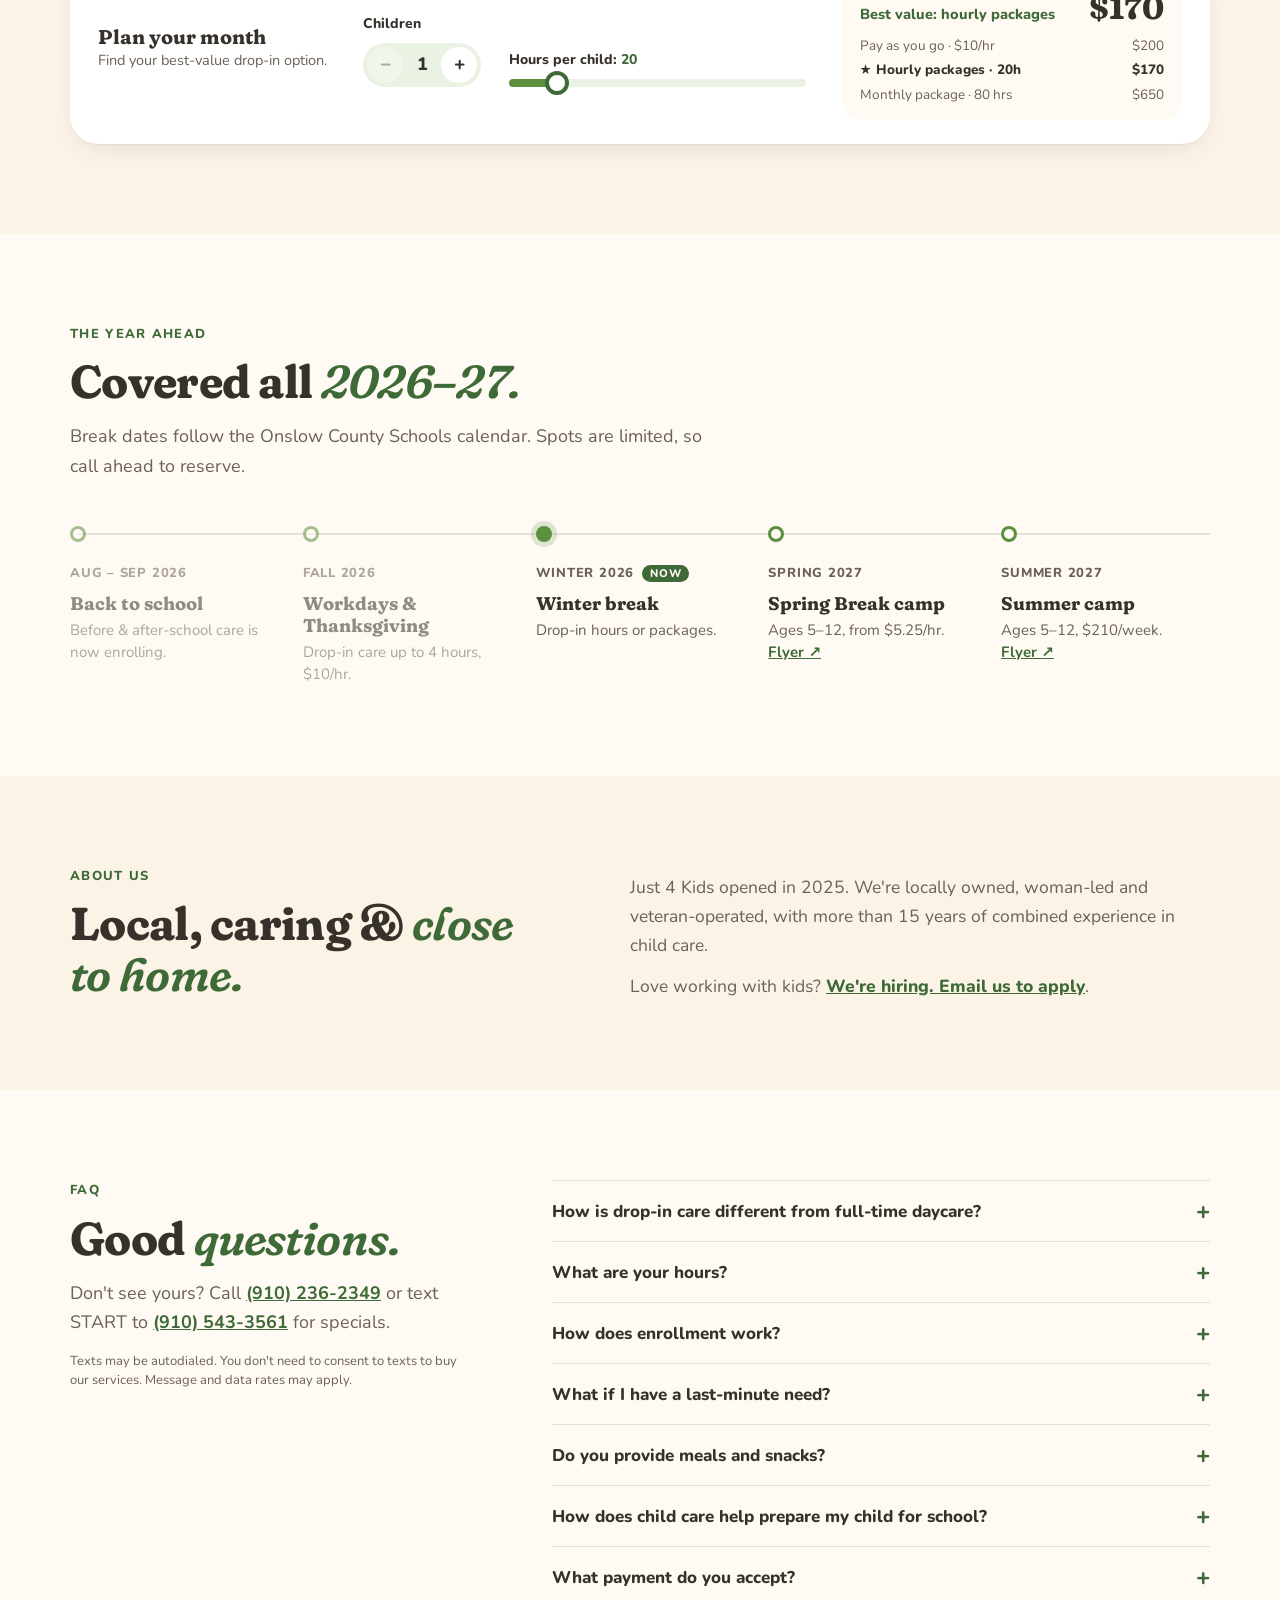
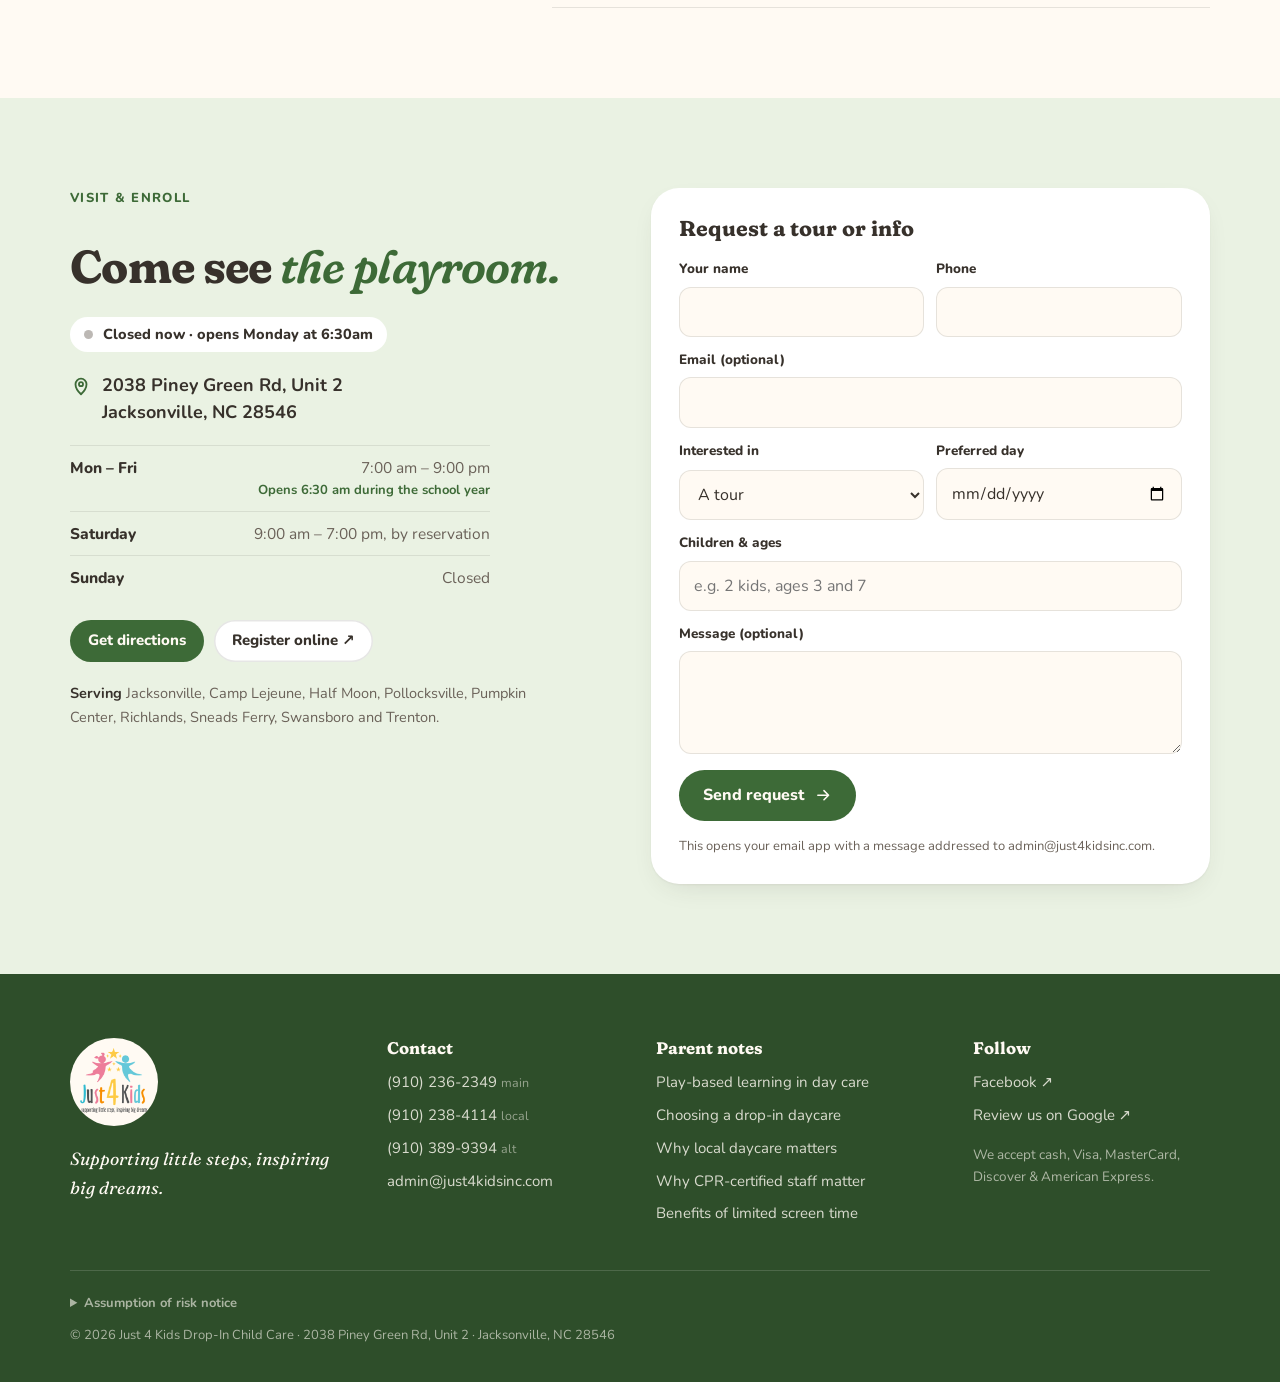
==== commit f153d51e: "Limit drop-in to 4 hours; remove Skylar from About - Drop-In Care card now reads "anywhere from an h" ====
--- a/index.html
+++ b/index.html
@@ -16,7 +16,7 @@
   <link rel="preconnect" href="https://fonts.googleapis.com">
   <link rel="preconnect" href="https://fonts.gstatic.com" crossorigin>
   <link href="https://fonts.googleapis.com/css2?family=Fraunces:ital,opsz,wght,SOFT@0,9..144,500..700,100;1,9..144,500..700,100&family=Nunito:wght@400;600;700;800&display=swap" rel="stylesheet">
-  <link rel="stylesheet" href="styles.css?v=4">
+  <link rel="stylesheet" href="styles.css?v=5">
 
   <script type="application/ld+json">
   {
@@ -108,7 +108,7 @@
       <div class="hero__copy">
         <p class="eyebrow">Drop-in child care · Jacksonville, NC</p>
         <h1 id="hero-title" class="h1">A cozy second home for little steps <em>&amp; big dreams.</em></h1>
-        <p class="hero__lede">You get the flexibility of a babysitter and the reliability of a child care center. Stay an hour or the whole day, with no big monthly fee.</p>
+        <p class="hero__lede">You get the flexibility of a babysitter and the reliability of a child care center. Stay an hour or up to 4 hours, with no big monthly fee.</p>
         <div class="hero__ctas">
           <a class="btn" href="#visit">Book a tour <svg class="ic" aria-hidden="true"><use href="#i-arrow"/></svg></a>
           <a class="btn btn--ghost" href="#pricing">See pricing</a>
@@ -158,7 +158,7 @@
             <img class="card__img" src="assets/toddler-clap.jpg" alt="A toddler in a yellow dress clapping happily with a caregiver" loading="lazy" width="1600" height="1008" style="object-position:62% 40%">
             <div class="card__body">
               <h3><svg class="ic" aria-hidden="true"><use href="#i-clock"/></svg>Drop-In Care</h3>
-              <p>An hour, a few hours or the whole day. Great for errands, appointments and last-minute plans, with no long-term commitment.</p>
+              <p>Anywhere from an hour up to 4 hours. Great for errands, appointments and last-minute plans, with no long-term commitment.</p>
               <dl class="facts">
                 <div><dt>Ages</dt><dd>12 months +</dd></div>
                 <div><dt>Hours</dt><dd>Mon–Fri 7am–9pm, Sat by reservation</dd></div>
@@ -333,7 +333,7 @@
         </header>
         <ol class="timeline" data-reveal>
           <li data-season="2026-08-01"><span class="timeline__when">Aug – Sep 2026</span><h3>Back to school</h3><p>Before &amp; after-school care is now enrolling.</p></li>
-          <li data-season="2026-10-01"><span class="timeline__when">Fall 2026</span><h3>Workdays &amp; Thanksgiving</h3><p>Full-day drop-in care, $10/hr.</p></li>
+          <li data-season="2026-10-01"><span class="timeline__when">Fall 2026</span><h3>Workdays &amp; Thanksgiving</h3><p>Drop-in care up to 4 hours, $10/hr.</p></li>
           <li data-season="2026-12-01"><span class="timeline__when">Winter 2026</span><h3>Winter break</h3><p>Drop-in hours or packages.</p></li>
           <li data-season="2027-03-01"><span class="timeline__when">Spring 2027</span><h3>Spring Break camp</h3><p>Ages 5–12, from $5.25/hr. <a href="assets/flyer-spring.jpg" target="_blank" rel="noopener">Flyer ↗</a></p></li>
           <li data-season="2027-06-01"><span class="timeline__when">Summer 2027</span><h3>Summer camp</h3><p>Ages 5–12, $210/week. <a href="assets/flyer-summer.jpg" target="_blank" rel="noopener">Flyer ↗</a></p></li>
@@ -344,15 +344,12 @@
     <!-- ============ ABOUT ============ -->
     <section class="section section--warm" id="about" aria-labelledby="about-title">
       <div class="wrap about">
-        <img class="about__photo" src="assets/skylar.jpg" alt="Skylar, a Just 4 Kids caregiver, smiling at the center's front door in a Just 4 Kids t-shirt" loading="lazy" width="1100" height="1467" data-reveal>
-        <div class="about__copy" data-reveal>
+        <header class="about__head" data-reveal>
           <p class="eyebrow">About us</p>
           <h2 id="about-title" class="h2">Local, caring &amp; <em>close to home.</em></h2>
+        </header>
+        <div class="about__copy" data-reveal>
           <p>Just 4 Kids opened in 2025. We're locally owned, woman-led and veteran-operated, with more than 15 years of combined experience in child care.</p>
-          <blockquote class="quote">
-            <p>“I'm CPR and First Aid certified and have always had a heart for working with children. Supporting their growth and development is something I truly value.”</p>
-            <footer><b>Skylar</b>, caregiver. She recently moved to North Carolina and loves traveling, reading and family time.</footer>
-          </blockquote>
           <p class="about__hiring">Love working with kids? <a href="mailto:admin@just4kidsinc.com?subject=Careers%20at%20Just%204%20Kids">We're hiring. Email us to apply</a>.</p>
         </div>
       </div>
@@ -370,7 +367,7 @@
         <div class="faq__list" data-reveal>
           <details class="qa">
             <summary>How is drop-in care different from full-time daycare?</summary>
-            <p>You bring your child only when you need care, whether that's an hour, a few hours or a whole day. There's no rigid schedule or long-term commitment, and you never pay for time you don't use.</p>
+            <p>You bring your child only when you need care, whether that's an hour or up to 4 hours. There's no rigid schedule or long-term commitment, and you never pay for time you don't use.</p>
           </details>
           <details class="qa">
             <summary>What are your hours?</summary>
@@ -491,6 +488,6 @@
     <a class="dock__main" href="#visit"><svg class="ic" aria-hidden="true"><use href="#i-cal"/></svg>Book a tour</a>
   </nav>
 
-  <script src="main.js?v=4" defer></script>
+  <script src="main.js?v=5" defer></script>
 </body>
 </html>
--- a/styles.css
+++ b/styles.css
@@ -249,13 +249,9 @@
 .timeline a { color: var(--green); font-weight: 700; white-space: nowrap; }
 
 /* ---------- About ---------- */
-.about { display: grid; grid-template-columns: minmax(0, .8fr) minmax(0, 1.2fr); gap: clamp(32px, 6vw, 80px); align-items: center; }
-.about__photo { width: 100%; max-width: 420px; aspect-ratio: 4 / 5; object-fit: cover; object-position: 50% 25%; border-radius: var(--r-lg); }
-.about__copy > p:not(.eyebrow) { margin-top: 16px; color: var(--ink-2); font-size: 17.5px; }
-.quote { margin-top: 28px; padding: 22px 24px; border-left: 4px solid var(--sun); border-radius: 0 var(--r) var(--r) 0; background: var(--white); }
-.quote p { font-family: var(--serif); font-variation-settings: "SOFT" 100; font-style: italic; font-size: 1.12rem; line-height: 1.5; }
-.quote footer { margin-top: 10px; font-size: 14.5px; color: var(--ink-2); }
-.quote b { color: var(--ink); }
+.about { display: grid; grid-template-columns: minmax(0, 1fr) minmax(0, 1.2fr); gap: 16px clamp(32px, 6vw, 80px); align-items: end; }
+.about__copy > p { color: var(--ink-2); font-size: 17.5px; }
+.about__copy > p + p { margin-top: 12px; }
 .about__hiring a { color: var(--green); font-weight: 800; }
 
 /* ---------- FAQ ---------- */
@@ -368,7 +364,6 @@
   .hero__photo { order: -1; }
   .plans { grid-template-columns: 1fr; max-width: 560px; }
   .plan--feature { order: -1; }
-  .about__photo { max-width: 320px; }
   .foot__top { grid-template-columns: 1fr 1fr; }
 }
 
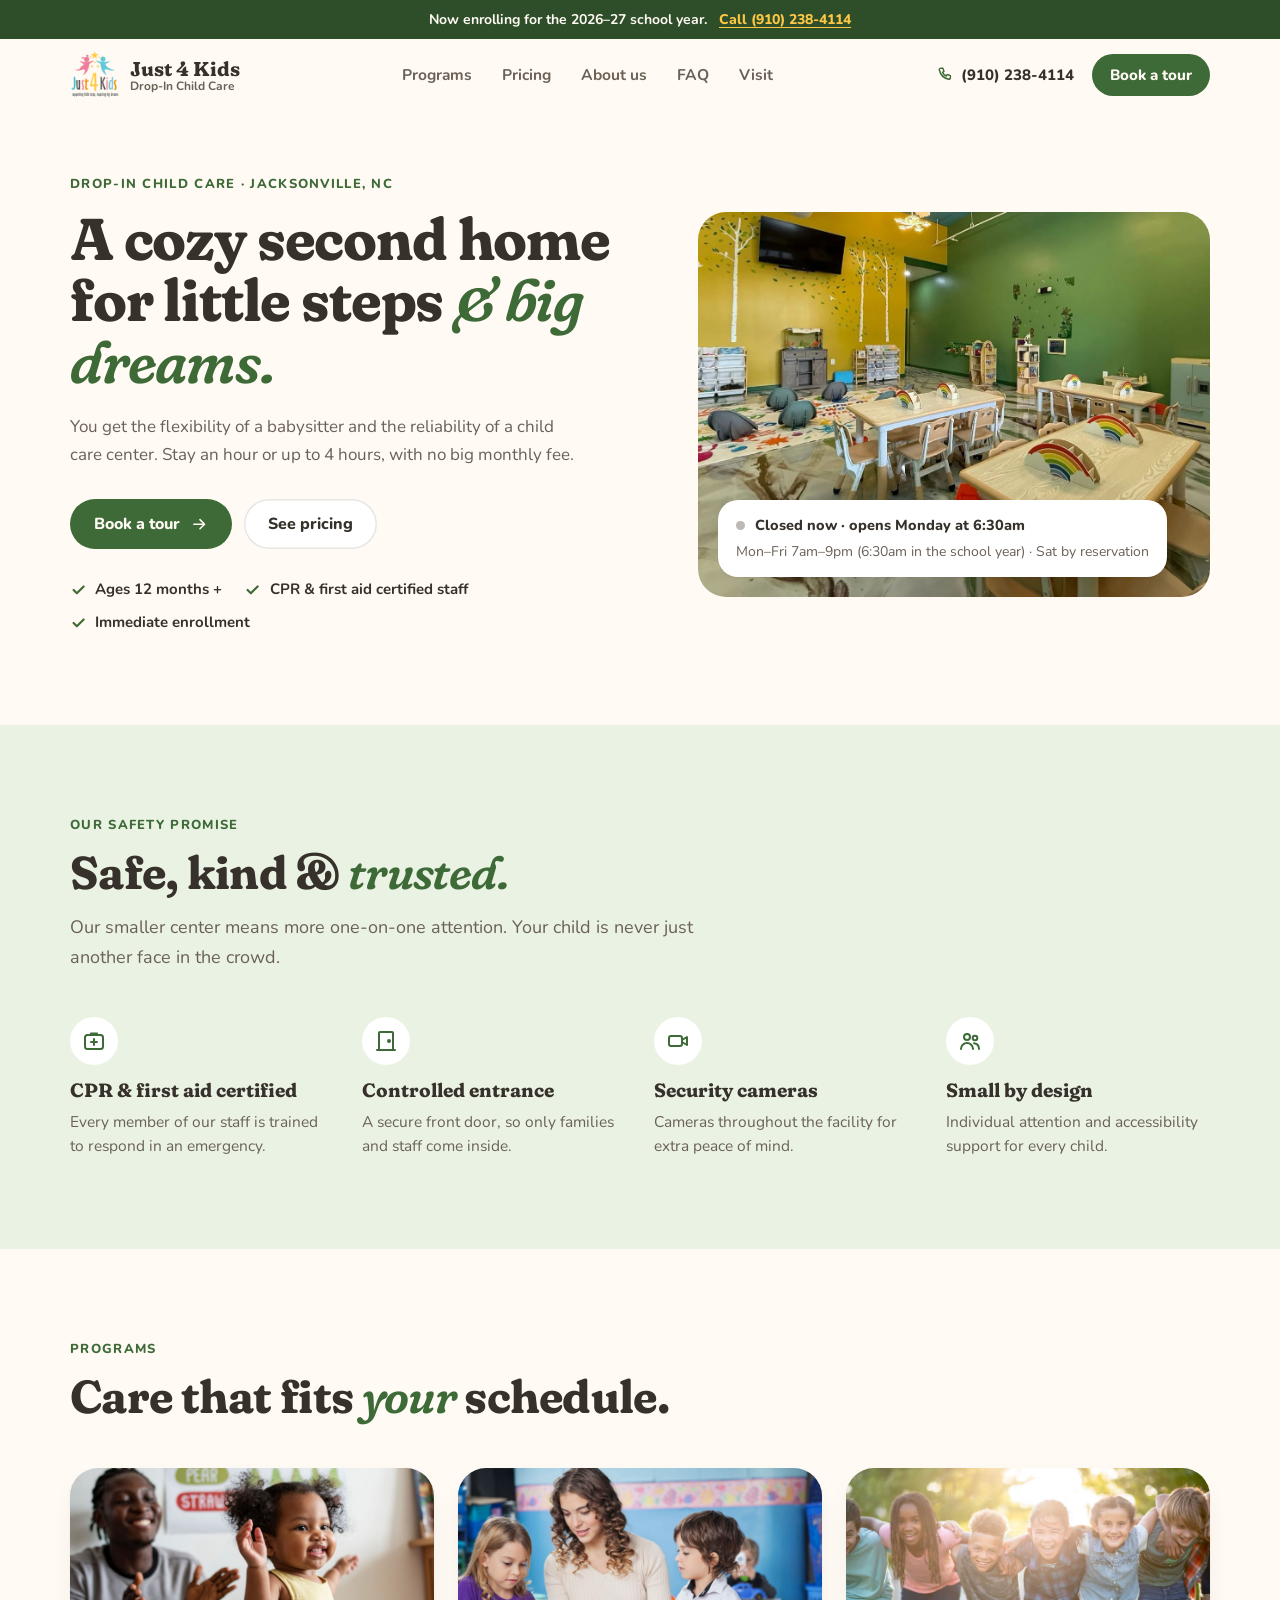
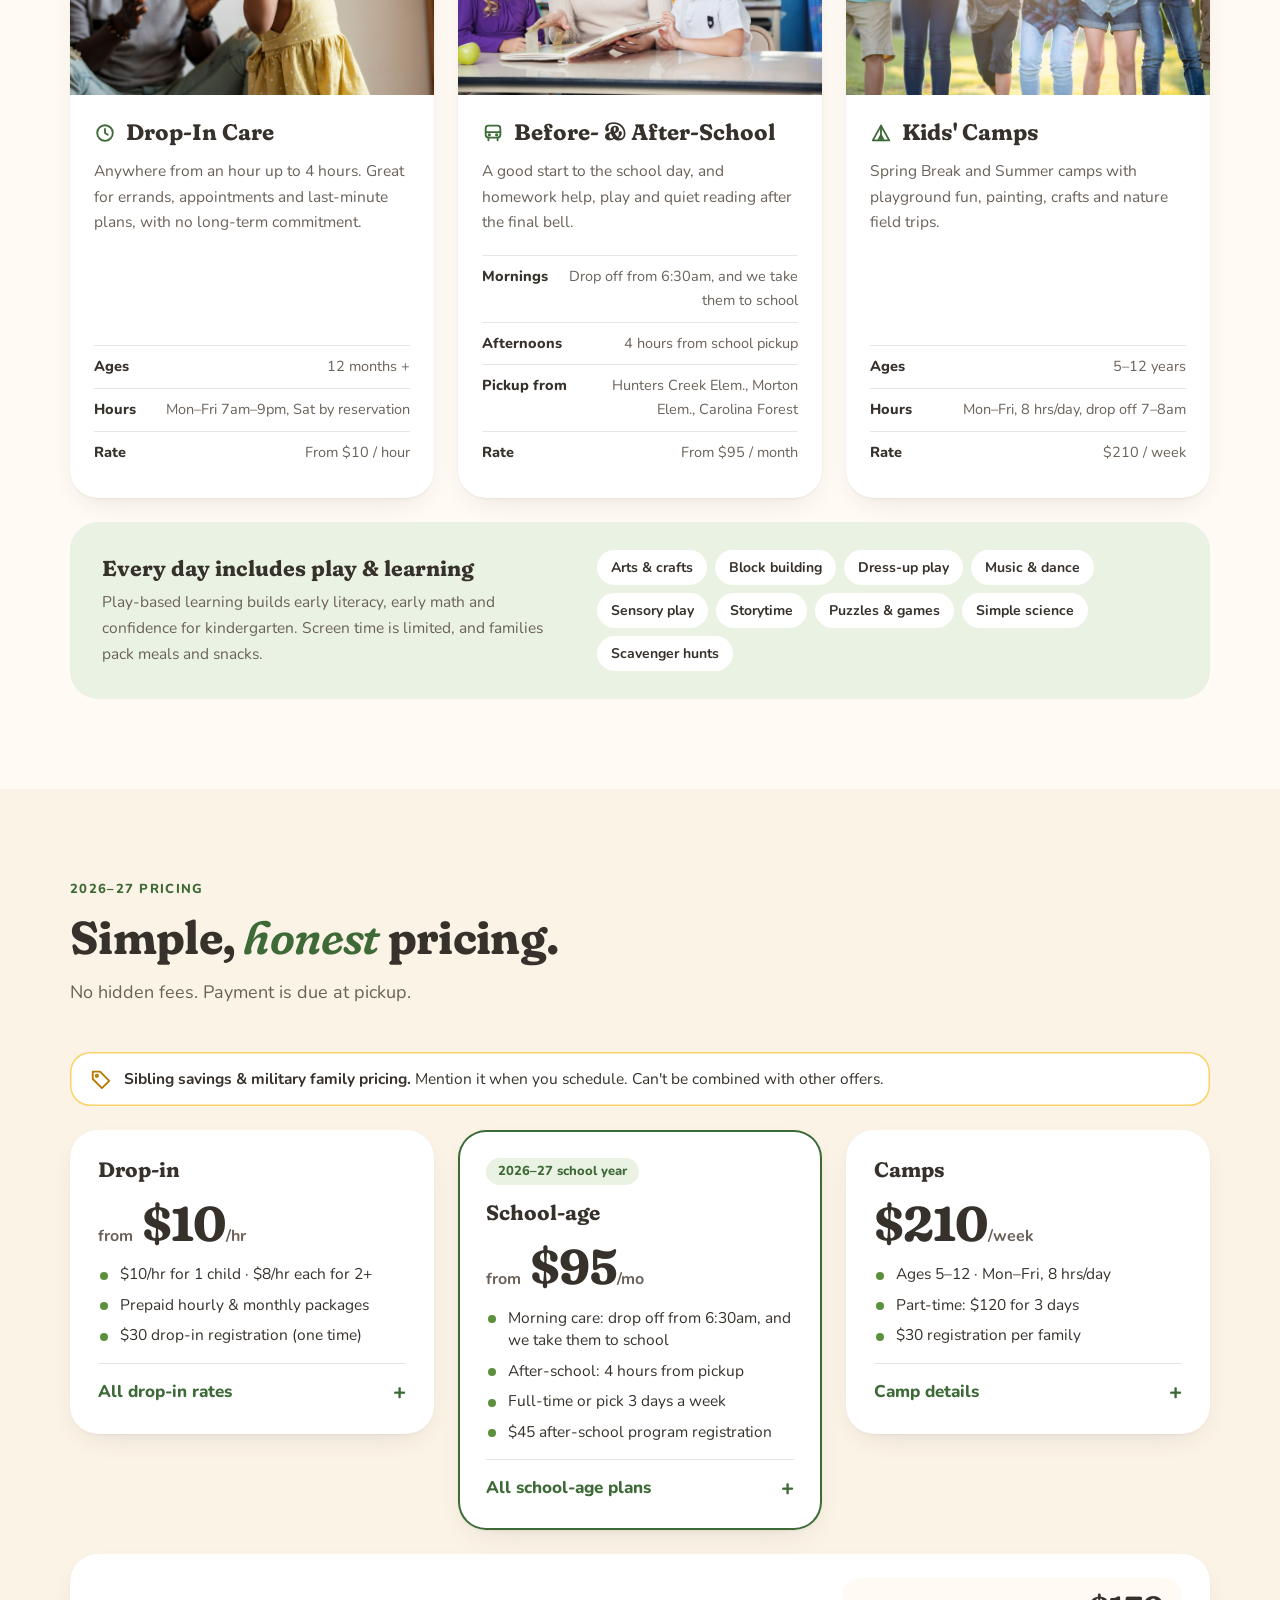
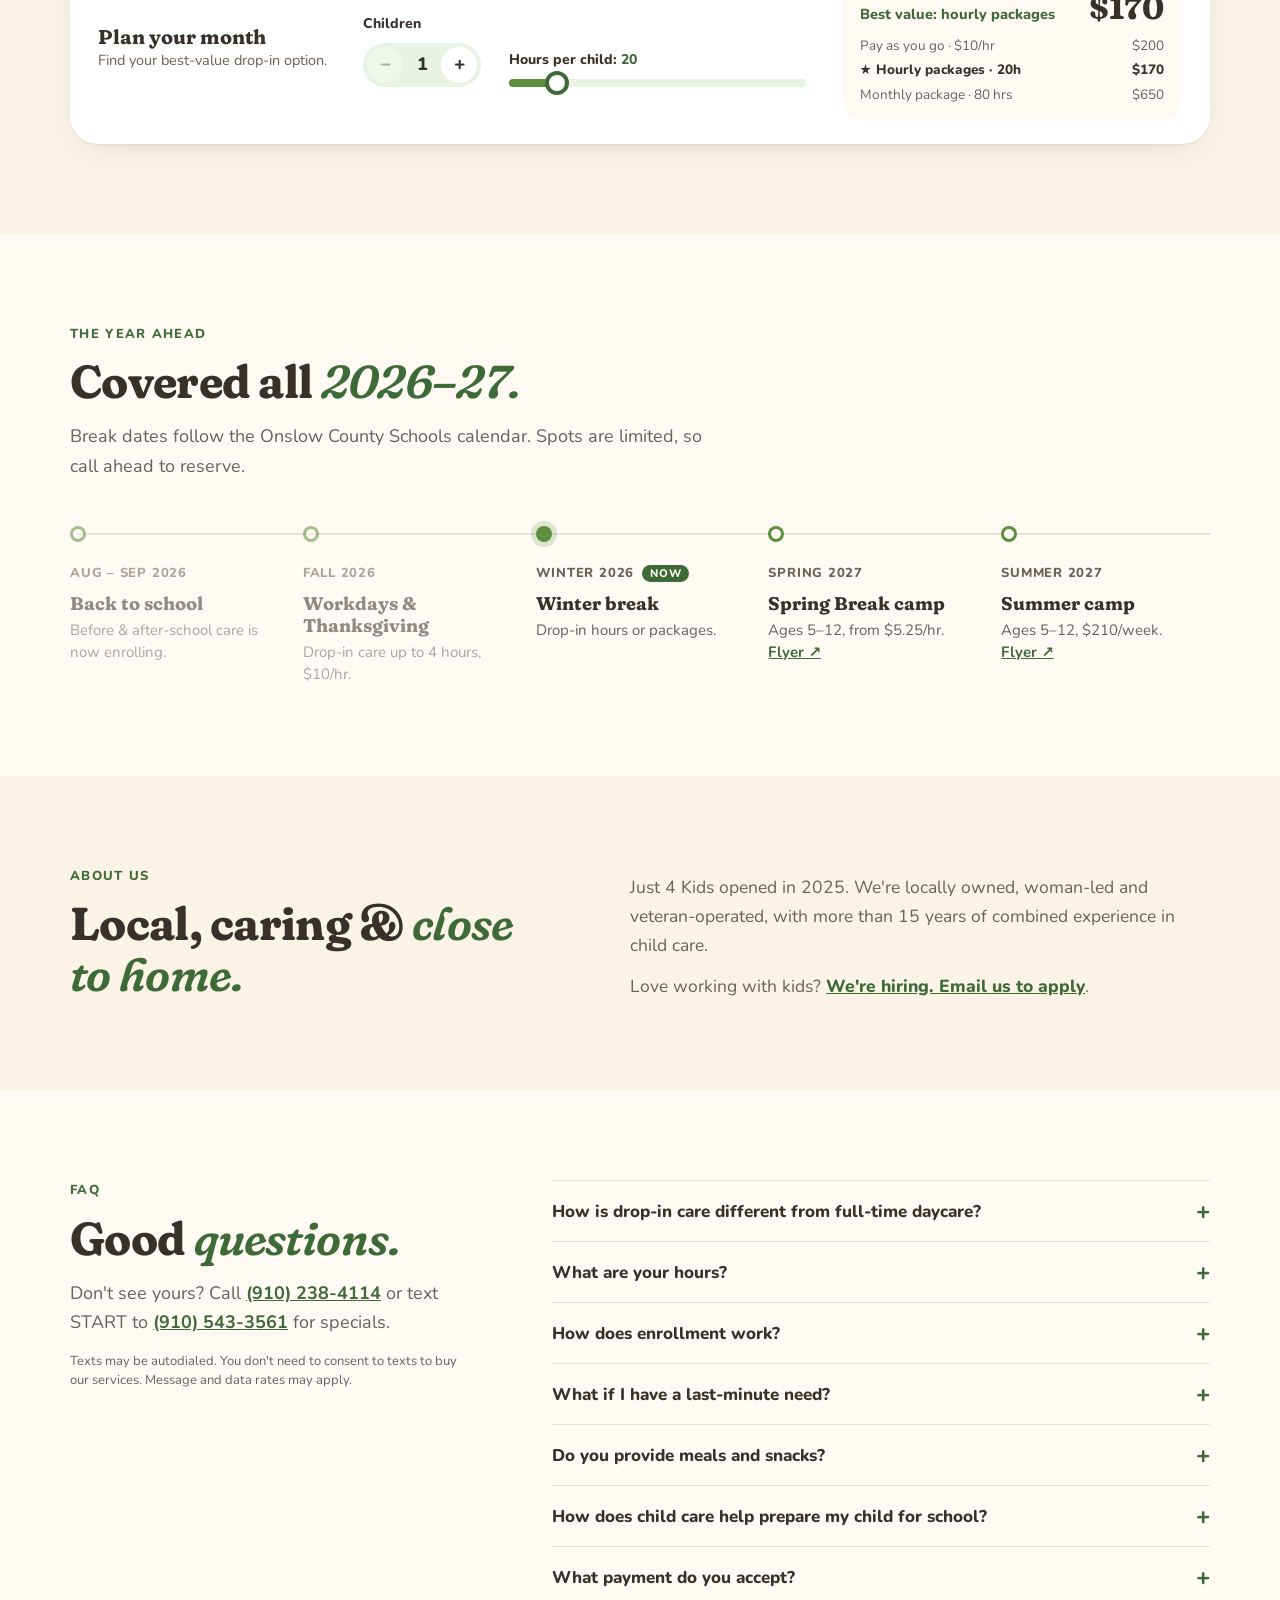
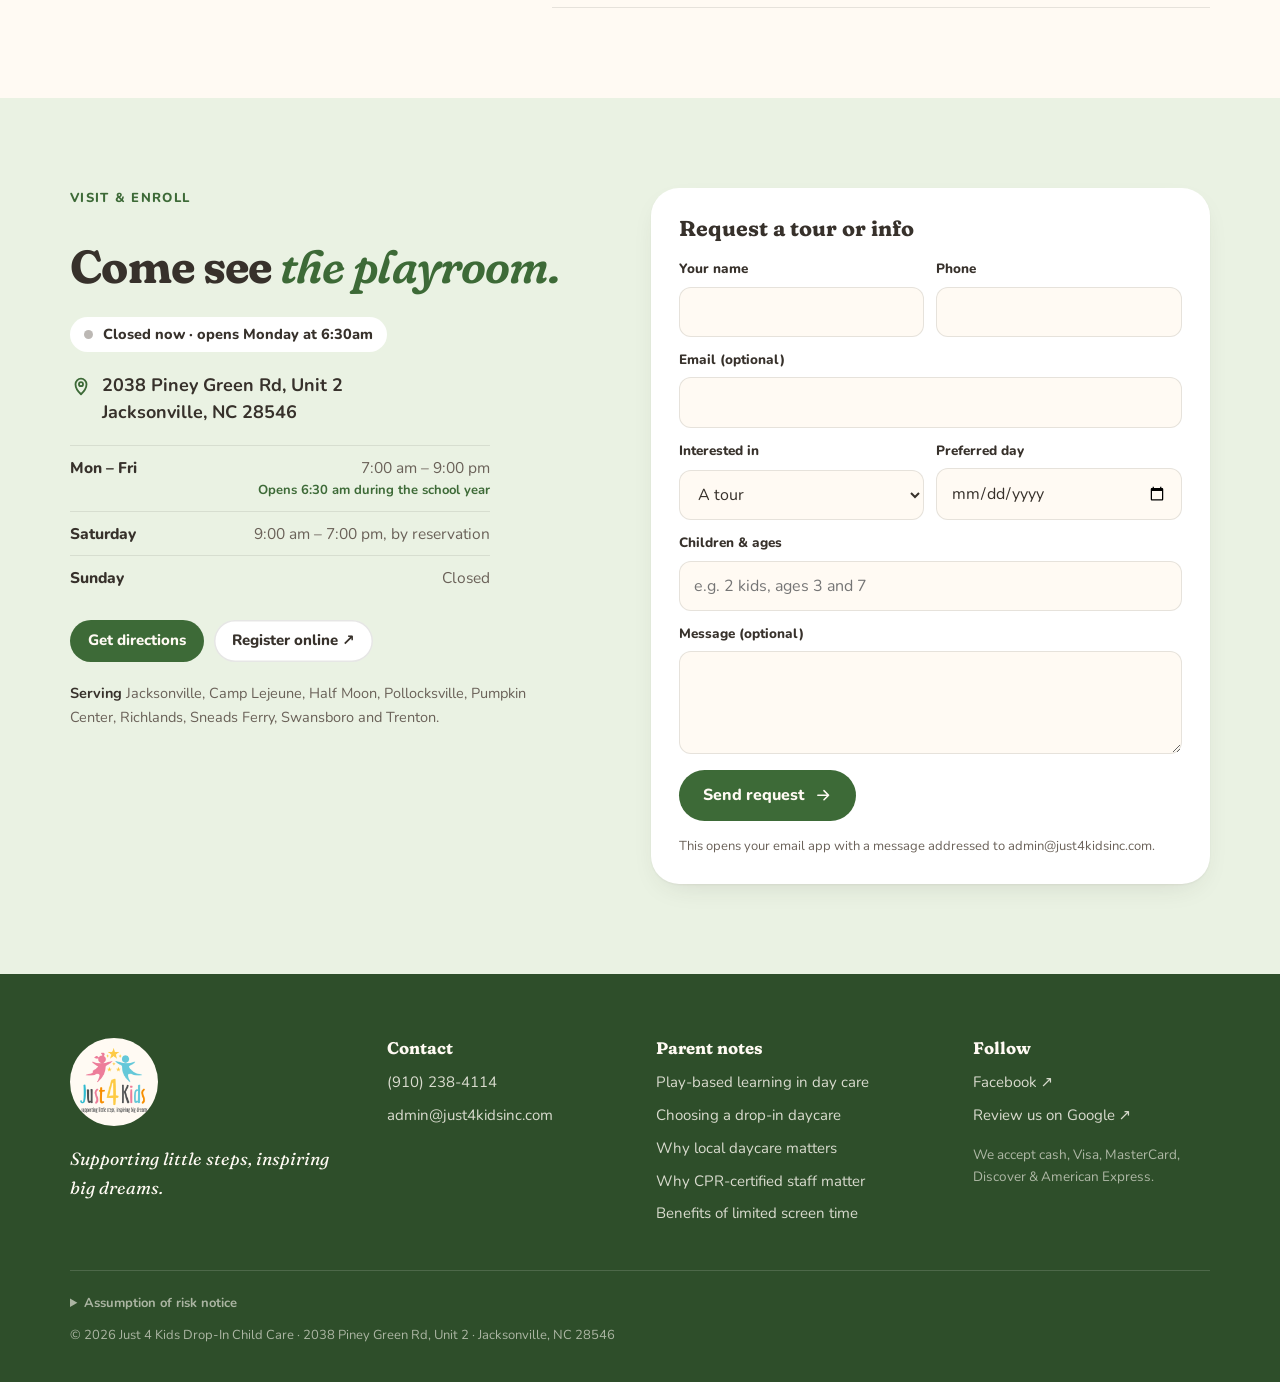
==== commit 8115f28f: "Remove draft pages and the main/alt phone numbers - Delete v1/ and v2/ drafts from the published sit" ====
--- a/index.html
+++ b/index.html
@@ -16,7 +16,7 @@
   <link rel="preconnect" href="https://fonts.googleapis.com">
   <link rel="preconnect" href="https://fonts.gstatic.com" crossorigin>
   <link href="https://fonts.googleapis.com/css2?family=Fraunces:ital,opsz,wght,SOFT@0,9..144,500..700,100;1,9..144,500..700,100&family=Nunito:wght@400;600;700;800&display=swap" rel="stylesheet">
-  <link rel="stylesheet" href="styles.css?v=5">
+  <link rel="stylesheet" href="styles.css?v=6">
 
   <script type="application/ld+json">
   {
@@ -24,7 +24,7 @@
     "@type": "ChildCare",
     "name": "Just 4 Kids Drop-In Child Care",
     "slogan": "Supporting little steps, inspiring big dreams",
-    "telephone": "+1-910-236-2349",
+    "telephone": "+1-910-238-4114",
     "email": "admin@just4kidsinc.com",
     "foundingDate": "2025",
     "address": {
@@ -77,7 +77,7 @@
 
   <!-- ============ ANNOUNCEMENT ============ -->
   <div class="announce">
-    <p><b>Now enrolling for the 2026–27 school year.</b> <a href="tel:+19102362349">Call (910) 236-2349</a></p>
+    <p><b>Now enrolling for the 2026–27 school year.</b> <a href="tel:+19102384114">Call (910) 238-4114</a></p>
   </div>
 
   <!-- ============ HEADER ============ -->
@@ -95,7 +95,7 @@
       <a class="nav__mobile-cta" href="http://icarenextgen.icaresoftware.com/gateway/gateway/selfsignup?src=MTA3MTg=" target="_blank" rel="noopener">Register online ↗</a>
     </nav>
     <div class="nav__actions">
-      <a class="nav__phone" href="tel:+19102362349"><svg class="ic" aria-hidden="true"><use href="#i-phone"/></svg>(910) 236-2349</a>
+      <a class="nav__phone" href="tel:+19102384114"><svg class="ic" aria-hidden="true"><use href="#i-phone"/></svg>(910) 238-4114</a>
       <a class="btn btn--sm" href="#visit">Book a tour</a>
       <button class="nav__toggle" type="button" aria-expanded="false" aria-controls="nav-links" aria-label="Open menu" data-nav-toggle><svg class="ic" aria-hidden="true"><use href="#i-menu"/></svg></button>
     </div>
@@ -361,7 +361,7 @@
         <header class="head faq__head" data-reveal>
           <p class="eyebrow">FAQ</p>
           <h2 id="faq-title" class="h2">Good <em>questions.</em></h2>
-          <p>Don't see yours? Call <a href="tel:+19102362349">(910) 236-2349</a> or text START to <a href="sms:+19105433561?&amp;body=START">(910) 543-3561</a> for specials.</p>
+          <p>Don't see yours? Call <a href="tel:+19102384114">(910) 238-4114</a> or text START to <a href="sms:+19105433561?&amp;body=START">(910) 543-3561</a> for specials.</p>
           <p class="fineprint">Texts may be autodialed. You don't need to consent to texts to buy our services. Message and data rates may apply.</p>
         </header>
         <div class="faq__list" data-reveal>
@@ -453,9 +453,7 @@
       </div>
       <div>
         <h3>Contact</h3>
-        <a href="tel:+19102362349">(910) 236-2349 <small>main</small></a>
-        <a href="tel:+19102384114">(910) 238-4114 <small>local</small></a>
-        <a href="tel:+19103899394">(910) 389-9394 <small>alt</small></a>
+        <a href="tel:+19102384114">(910) 238-4114</a>
         <a href="mailto:admin@just4kidsinc.com">admin@just4kidsinc.com</a>
       </div>
       <div>
@@ -484,10 +482,10 @@
 
   <!-- Mobile action dock -->
   <nav class="dock" aria-label="Quick actions">
-    <a href="tel:+19102362349"><svg class="ic" aria-hidden="true"><use href="#i-phone"/></svg>Call</a>
+    <a href="tel:+19102384114"><svg class="ic" aria-hidden="true"><use href="#i-phone"/></svg>Call</a>
     <a class="dock__main" href="#visit"><svg class="ic" aria-hidden="true"><use href="#i-cal"/></svg>Book a tour</a>
   </nav>
 
-  <script src="main.js?v=5" defer></script>
+  <script src="main.js?v=6" defer></script>
 </body>
 </html>
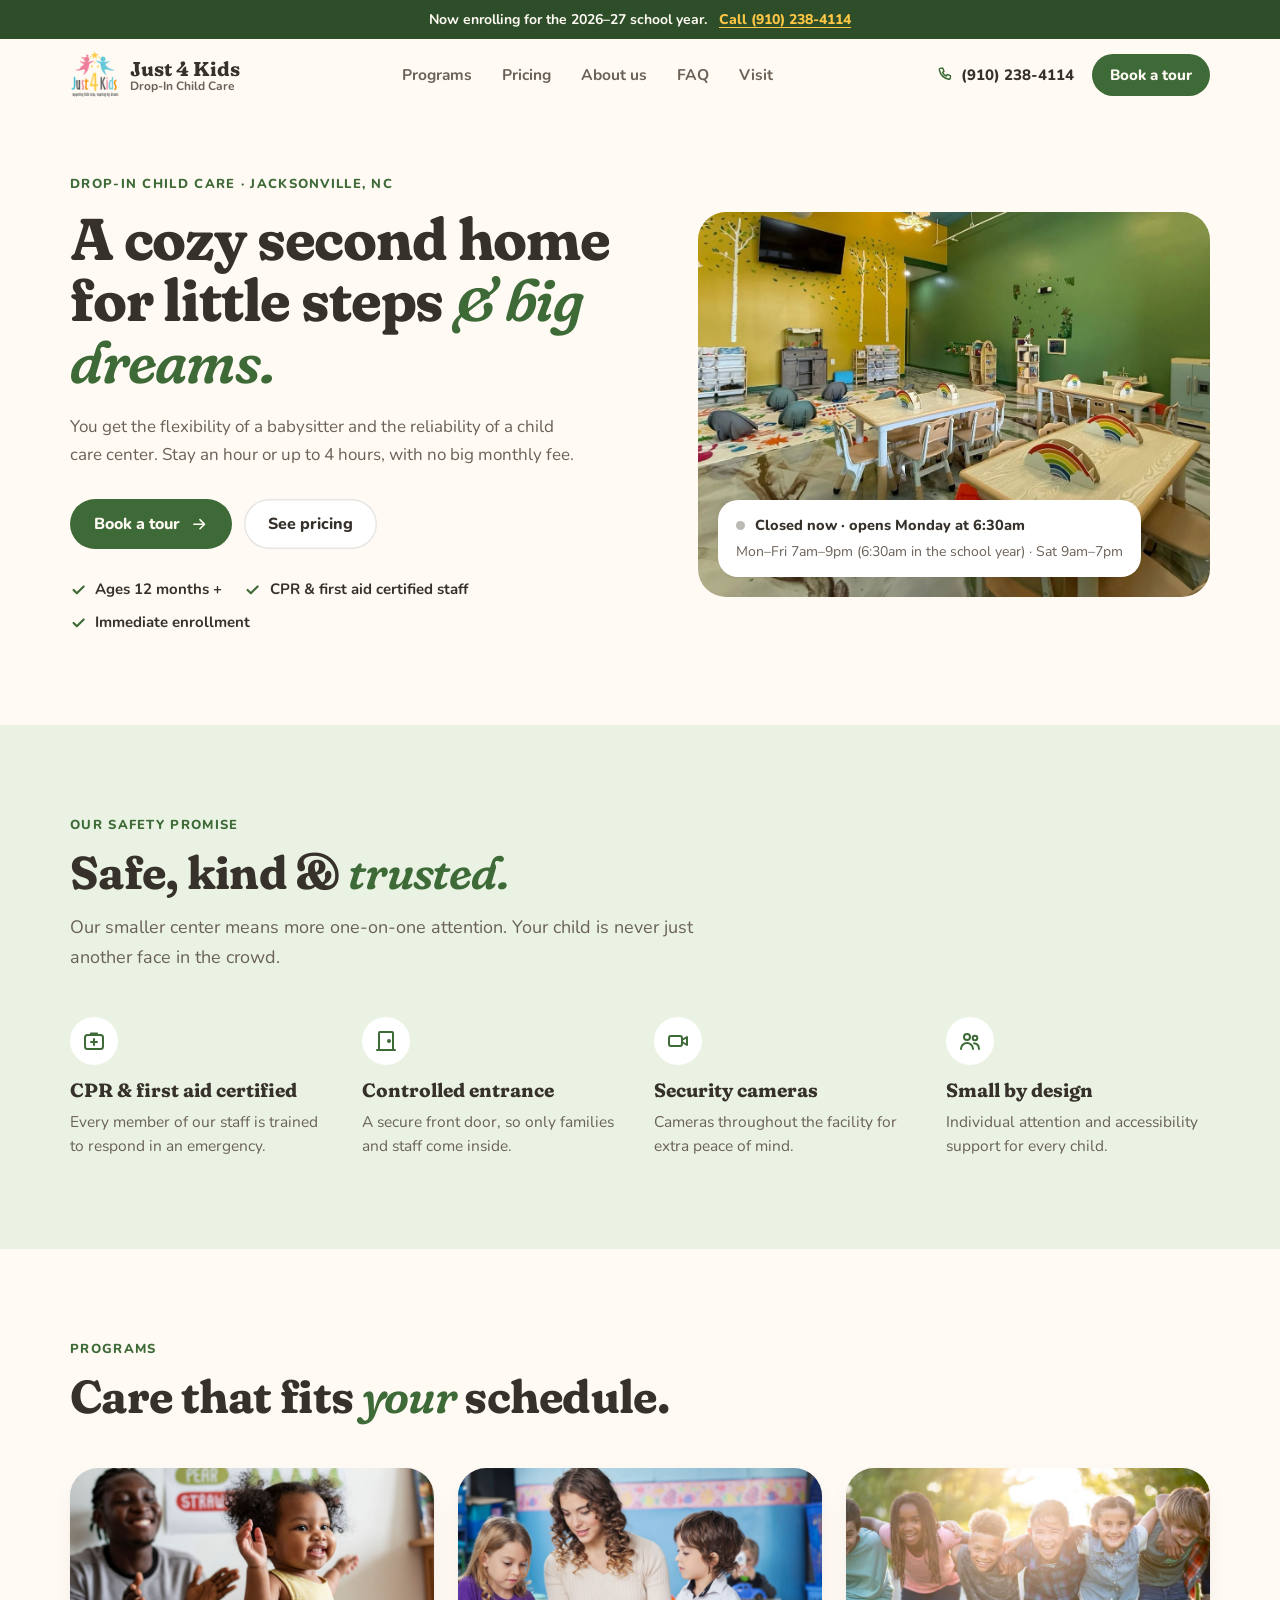
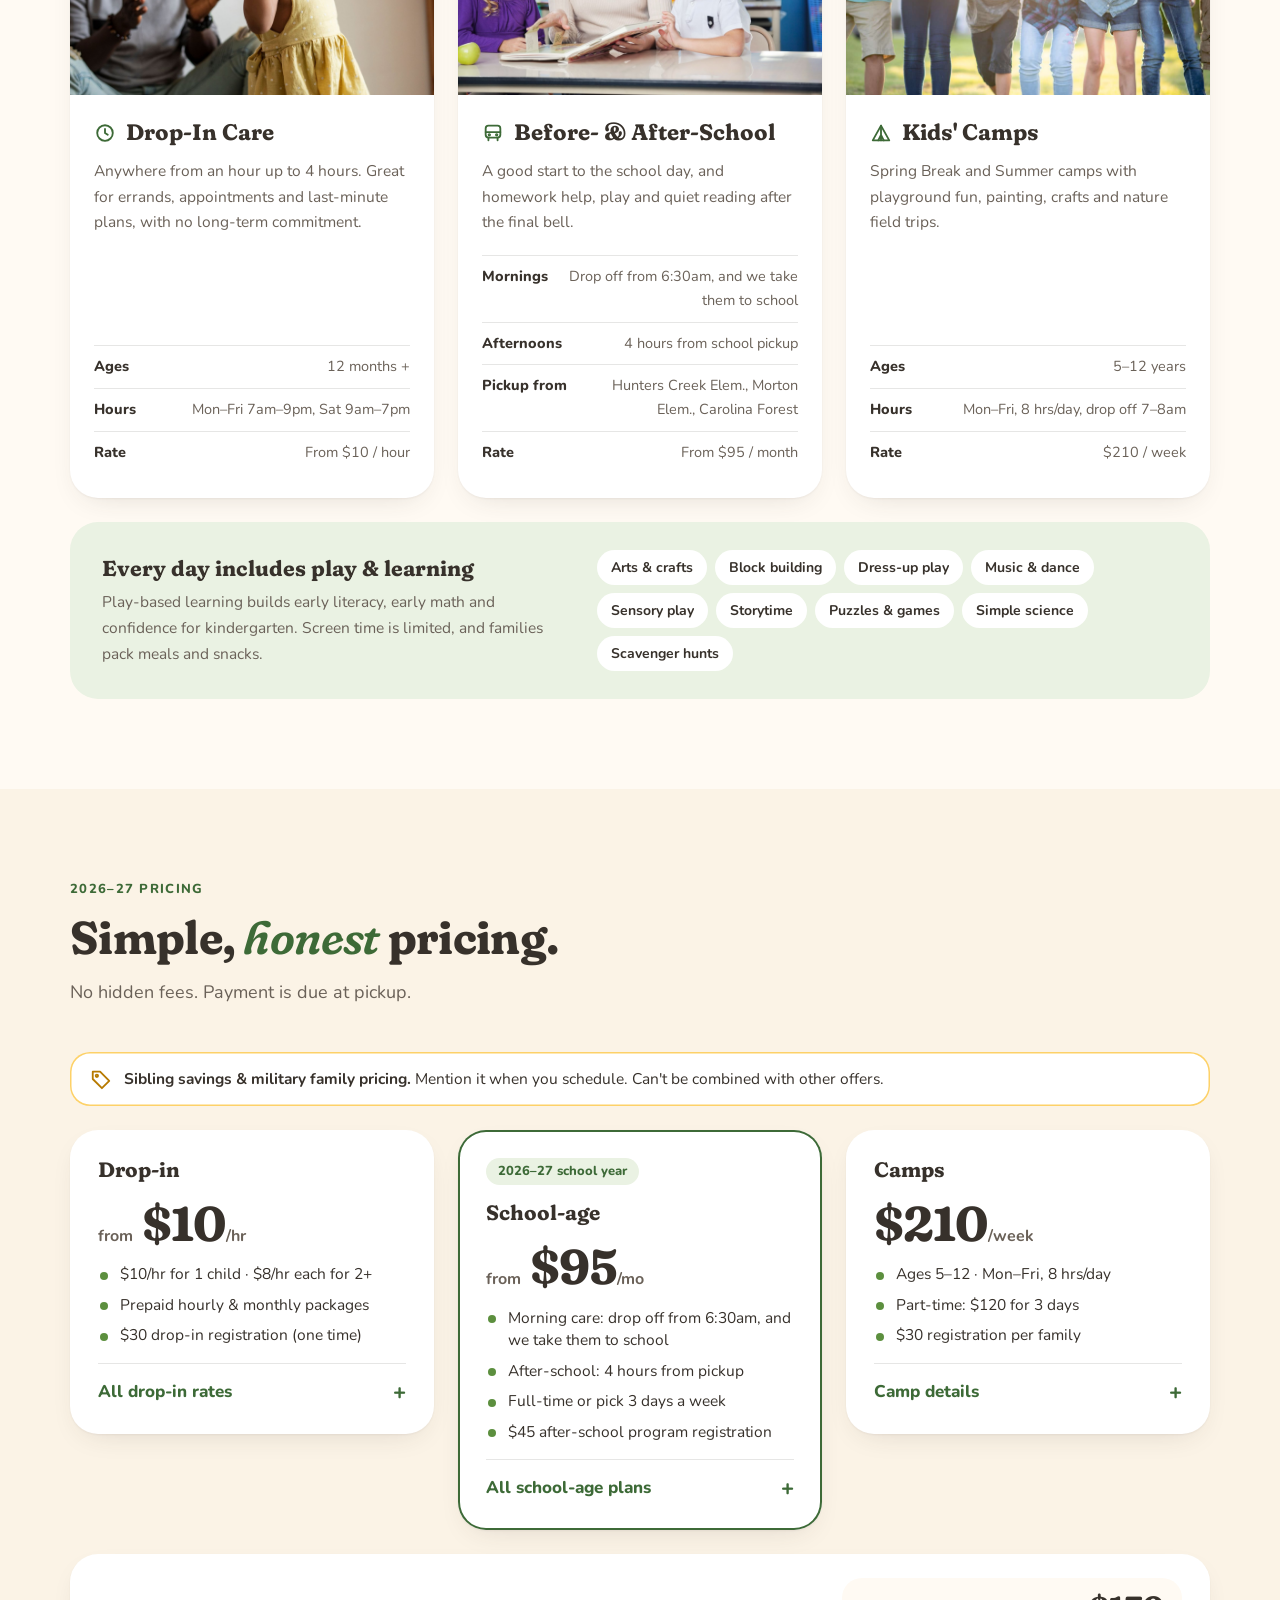
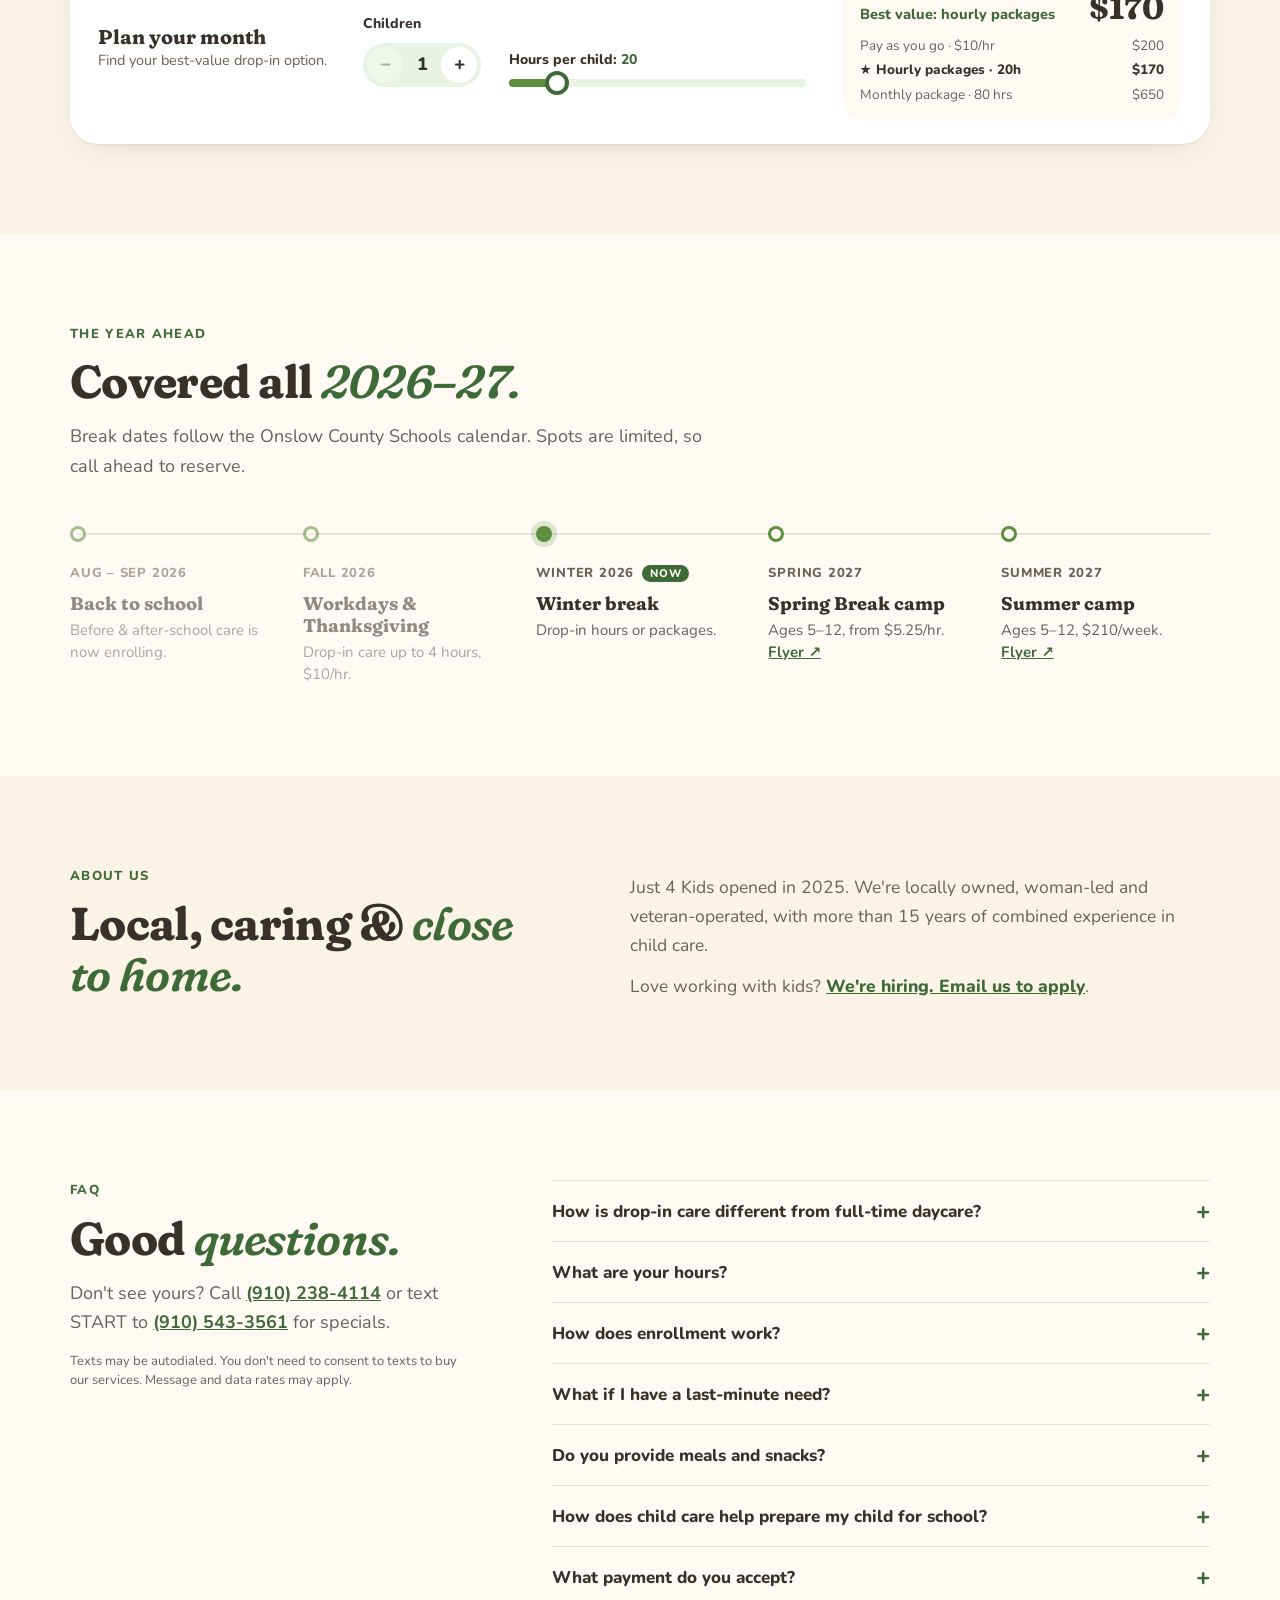
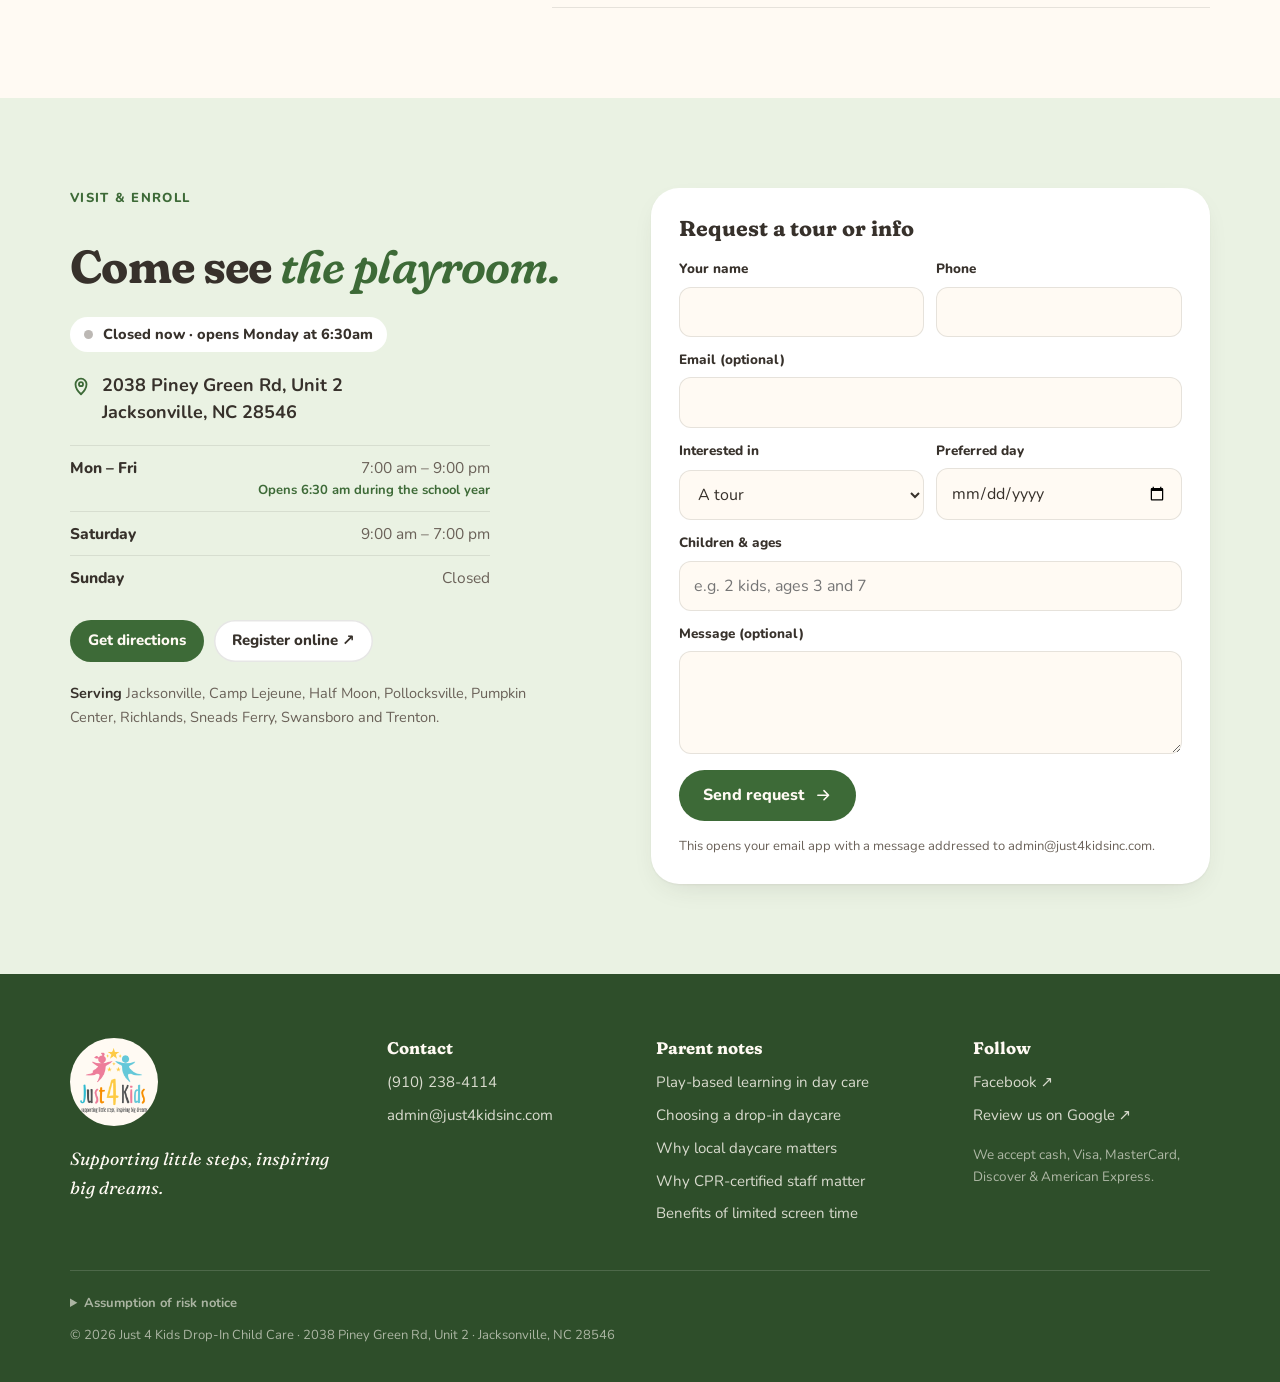
==== commit 0571430c: "Saturday is now regular hours, 9am-7pm - "Sat by reservation" -> "Sat 9am-7pm" in the hero card and " ====
--- a/index.html
+++ b/index.html
@@ -16,7 +16,7 @@
   <link rel="preconnect" href="https://fonts.googleapis.com">
   <link rel="preconnect" href="https://fonts.gstatic.com" crossorigin>
   <link href="https://fonts.googleapis.com/css2?family=Fraunces:ital,opsz,wght,SOFT@0,9..144,500..700,100;1,9..144,500..700,100&family=Nunito:wght@400;600;700;800&display=swap" rel="stylesheet">
-  <link rel="stylesheet" href="styles.css?v=6">
+  <link rel="stylesheet" href="styles.css?v=7">
 
   <script type="application/ld+json">
   {
@@ -39,7 +39,7 @@
     "openingHoursSpecification": [
       { "@type": "OpeningHoursSpecification", "dayOfWeek": ["Monday","Tuesday","Wednesday","Thursday","Friday"], "opens": "07:00", "closes": "21:00" },
       { "@type": "OpeningHoursSpecification", "dayOfWeek": ["Monday","Tuesday","Wednesday","Thursday","Friday"], "opens": "06:30", "closes": "21:00", "validFrom": "2026-08-01", "validThrough": "2027-06-30", "description": "Early 6:30am opening during the school year" },
-      { "@type": "OpeningHoursSpecification", "dayOfWeek": "Saturday", "opens": "09:00", "closes": "19:00", "description": "By reservation only" }
+      { "@type": "OpeningHoursSpecification", "dayOfWeek": "Saturday", "opens": "09:00", "closes": "19:00" }
     ],
     "areaServed": ["Jacksonville, NC","Camp Lejeune, NC","Half Moon, NC","Pollocksville, NC","Pumpkin Center, NC","Richlands, NC","Sneads Ferry, NC","Swansboro, NC","Trenton, NC"],
     "paymentAccepted": "Cash, Visa, MasterCard, Discover, American Express",
@@ -123,7 +123,7 @@
         <img src="assets/room.jpg" alt="The Just 4 Kids playroom with sunny yellow and green walls, child-size tables with rainbow organizers and a reading nook" fetchpriority="high" width="1600" height="893">
         <figcaption class="hero__card">
           <p class="status" data-status aria-live="polite"><span class="status__dot" aria-hidden="true"></span><span data-status-text>Checking hours…</span></p>
-          <p>Mon–Fri 7am–9pm (6:30am in the school year) · Sat by reservation</p>
+          <p>Mon–Fri 7am–9pm (6:30am in the school year) · Sat 9am–7pm</p>
         </figcaption>
       </figure>
     </section>
@@ -161,7 +161,7 @@
               <p>Anywhere from an hour up to 4 hours. Great for errands, appointments and last-minute plans, with no long-term commitment.</p>
               <dl class="facts">
                 <div><dt>Ages</dt><dd>12 months +</dd></div>
-                <div><dt>Hours</dt><dd>Mon–Fri 7am–9pm, Sat by reservation</dd></div>
+                <div><dt>Hours</dt><dd>Mon–Fri 7am–9pm, Sat 9am–7pm</dd></div>
                 <div><dt>Rate</dt><dd>From $10 / hour</dd></div>
               </dl>
             </div>
@@ -371,7 +371,7 @@
           </details>
           <details class="qa">
             <summary>What are your hours?</summary>
-            <p>Monday–Friday 7:00 am–9:00 pm. During the school year we open at 6:30 am so parents can drop off before work, and we take children to school. Saturday 9:00 am–7:00 pm by reservation only. Closed Sunday.</p>
+            <p>Monday–Friday 7:00 am–9:00 pm. During the school year we open at 6:30 am so parents can drop off before work, and we take children to school. Saturday 9:00 am–7:00 pm. Closed Sunday.</p>
           </details>
           <details class="qa">
             <summary>How does enrollment work?</summary>
@@ -407,7 +407,7 @@
           <address><svg class="ic" aria-hidden="true"><use href="#i-pin"/></svg><span>2038 Piney Green Rd, Unit 2<br>Jacksonville, NC 28546</span></address>
           <dl class="hours">
             <div><dt>Mon – Fri</dt><dd>7:00 am – 9:00 pm<small>Opens 6:30 am during the school year</small></dd></div>
-            <div><dt>Saturday</dt><dd>9:00 am – 7:00 pm, by reservation</dd></div>
+            <div><dt>Saturday</dt><dd>9:00 am – 7:00 pm</dd></div>
             <div><dt>Sunday</dt><dd>Closed</dd></div>
           </dl>
           <div class="visit__btns">
@@ -486,6 +486,6 @@
     <a class="dock__main" href="#visit"><svg class="ic" aria-hidden="true"><use href="#i-cal"/></svg>Book a tour</a>
   </nav>
 
-  <script src="main.js?v=6" defer></script>
+  <script src="main.js?v=7" defer></script>
 </body>
 </html>
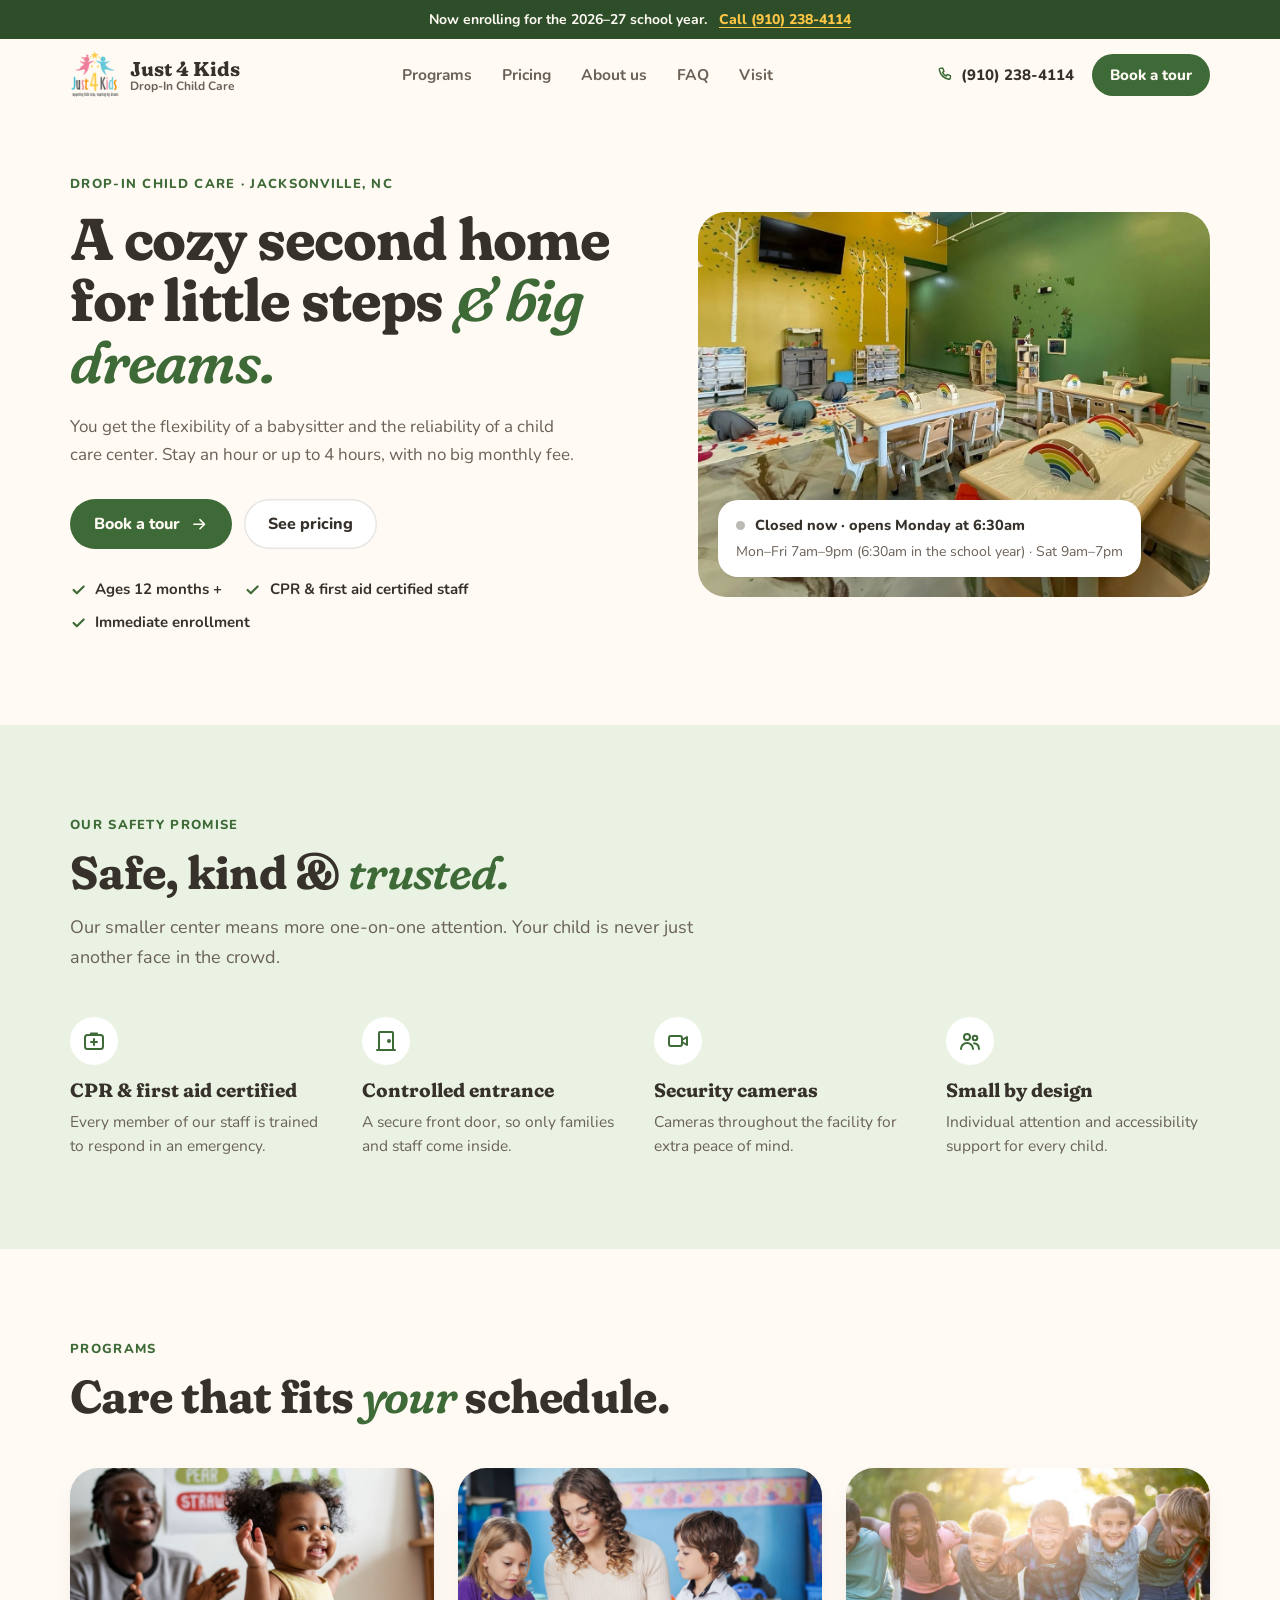
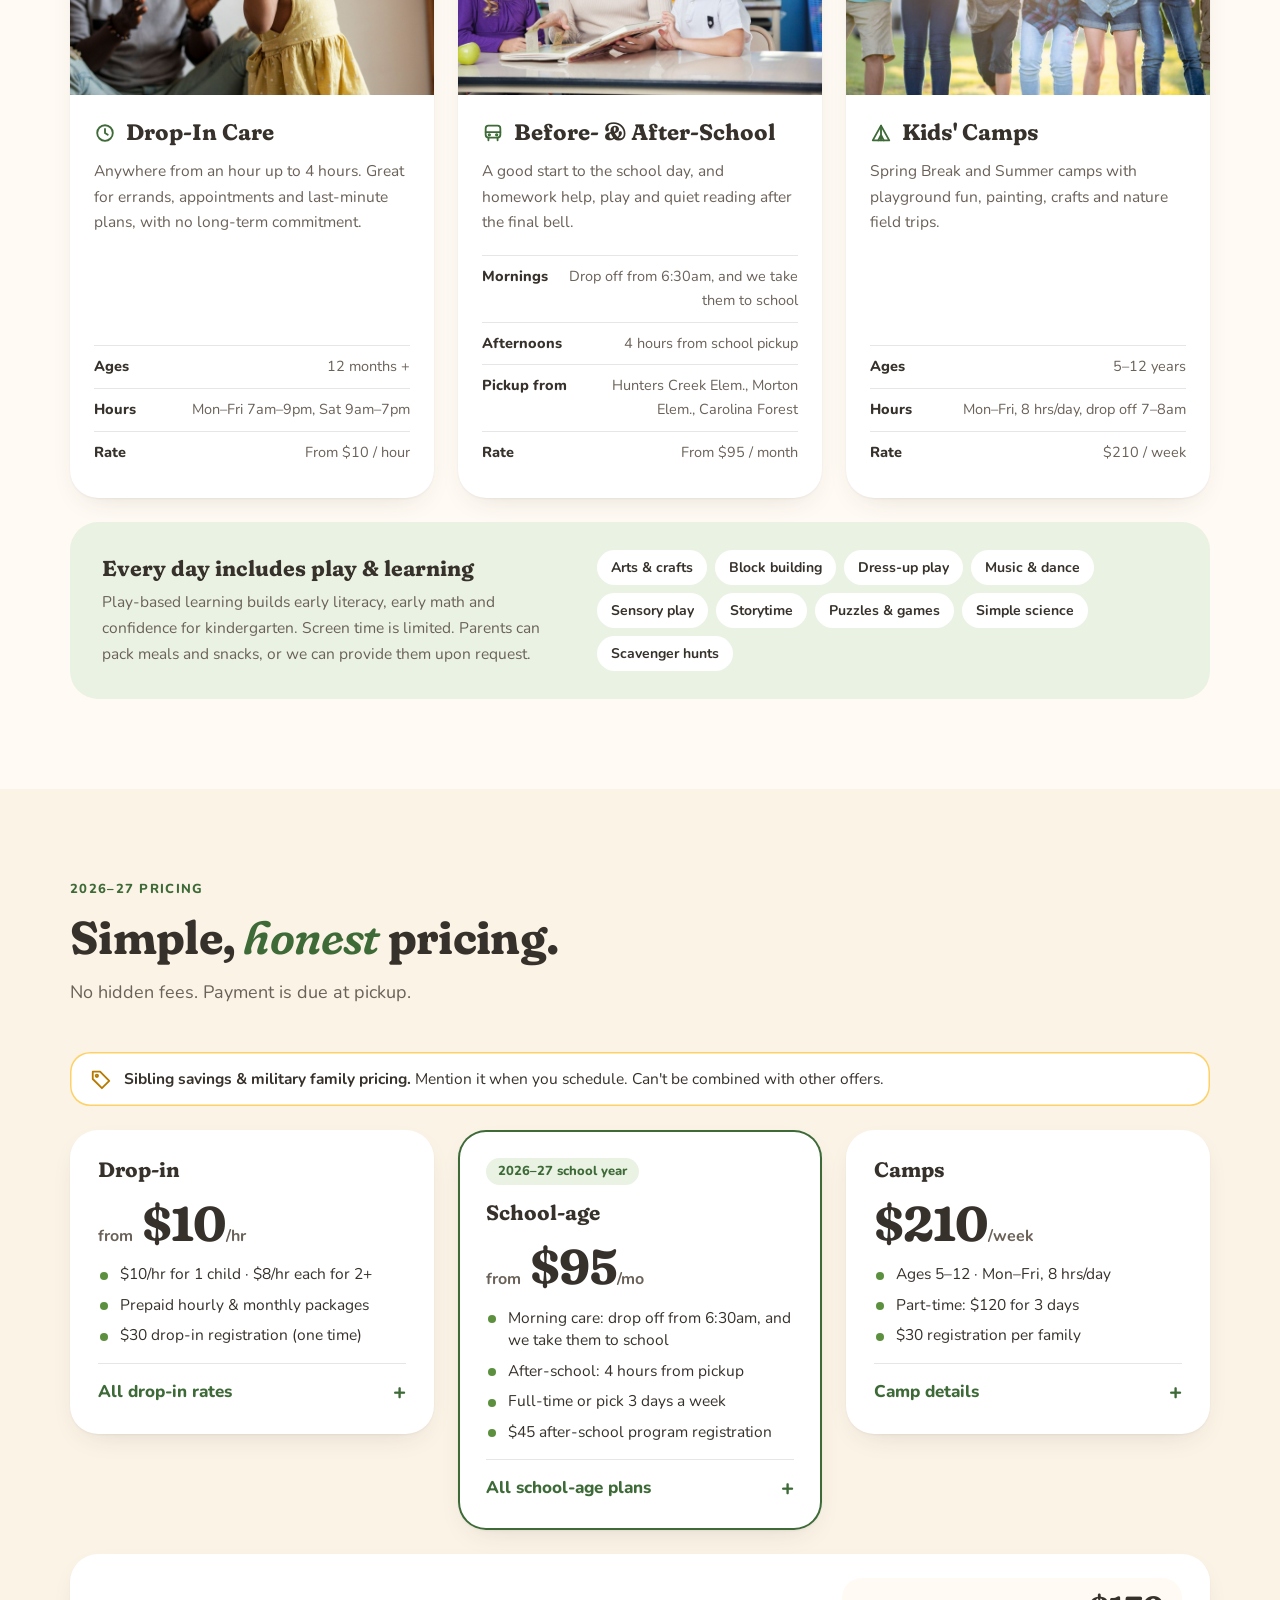
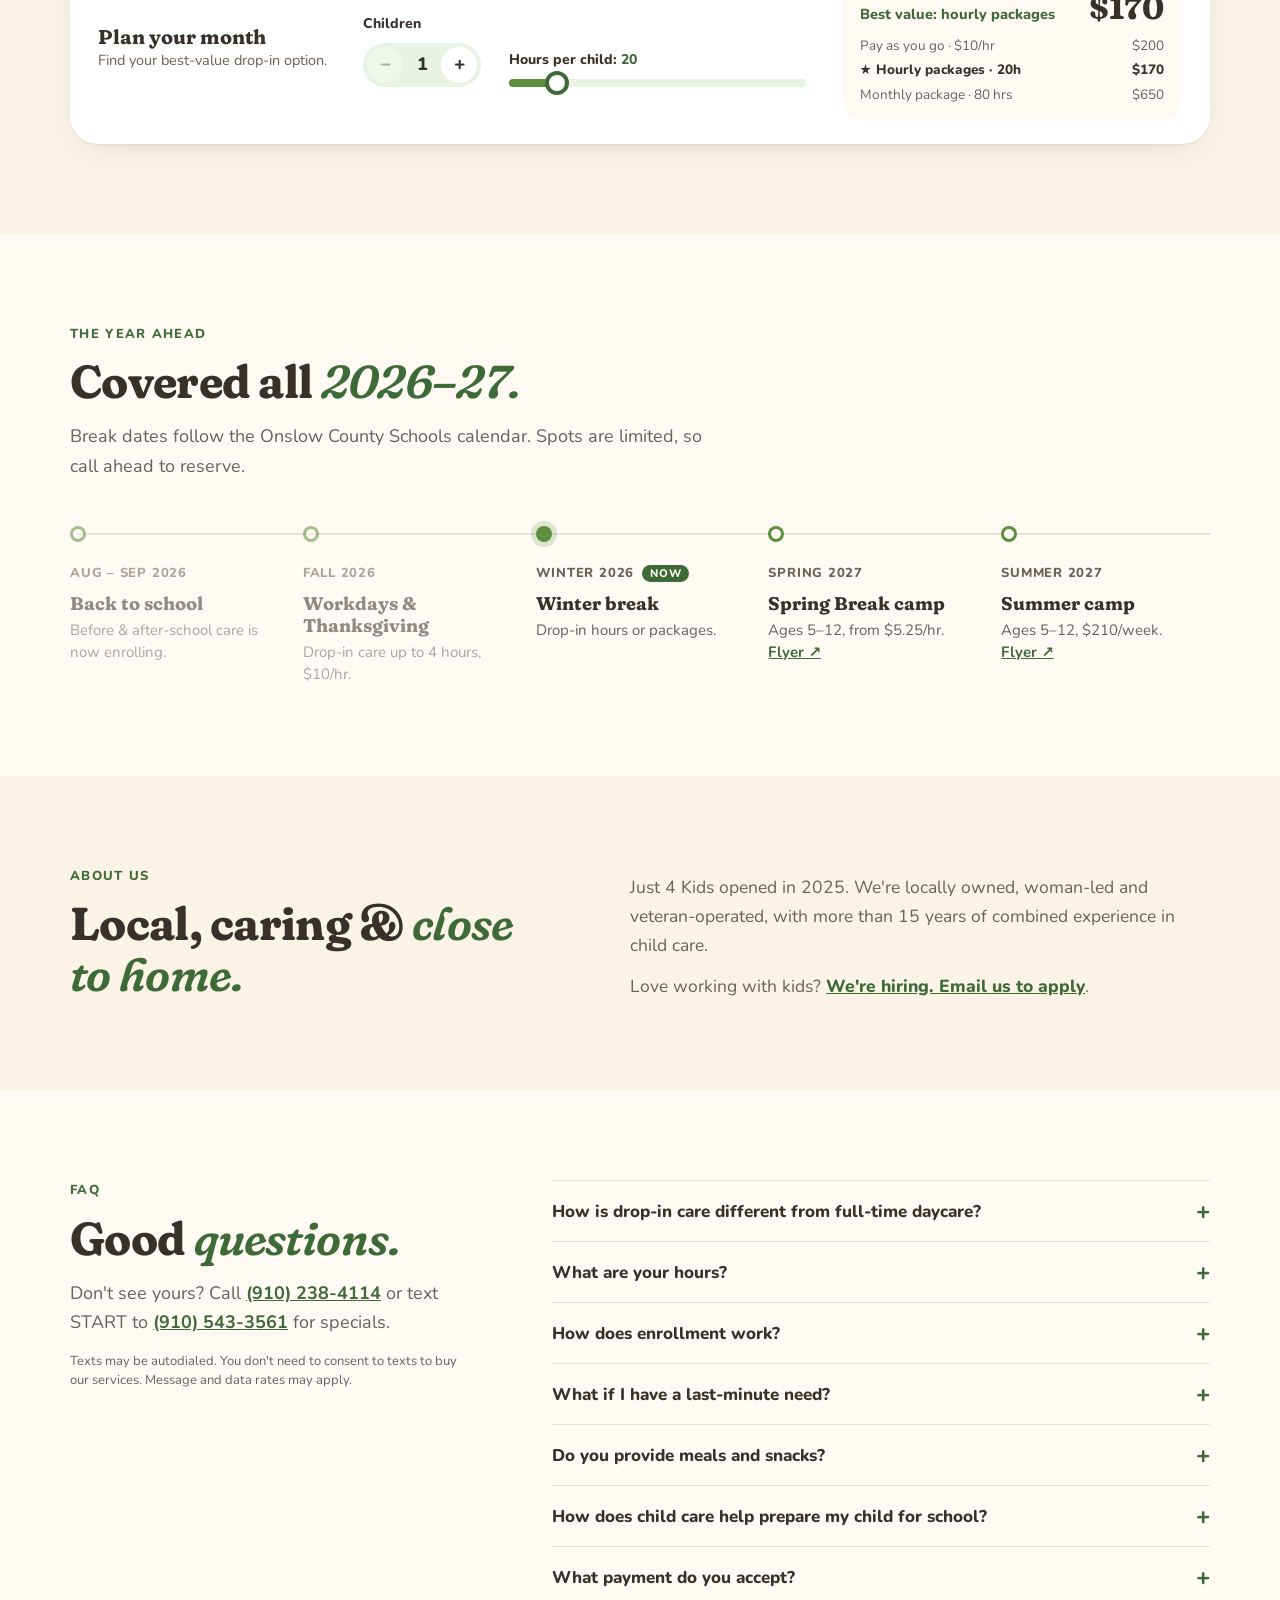
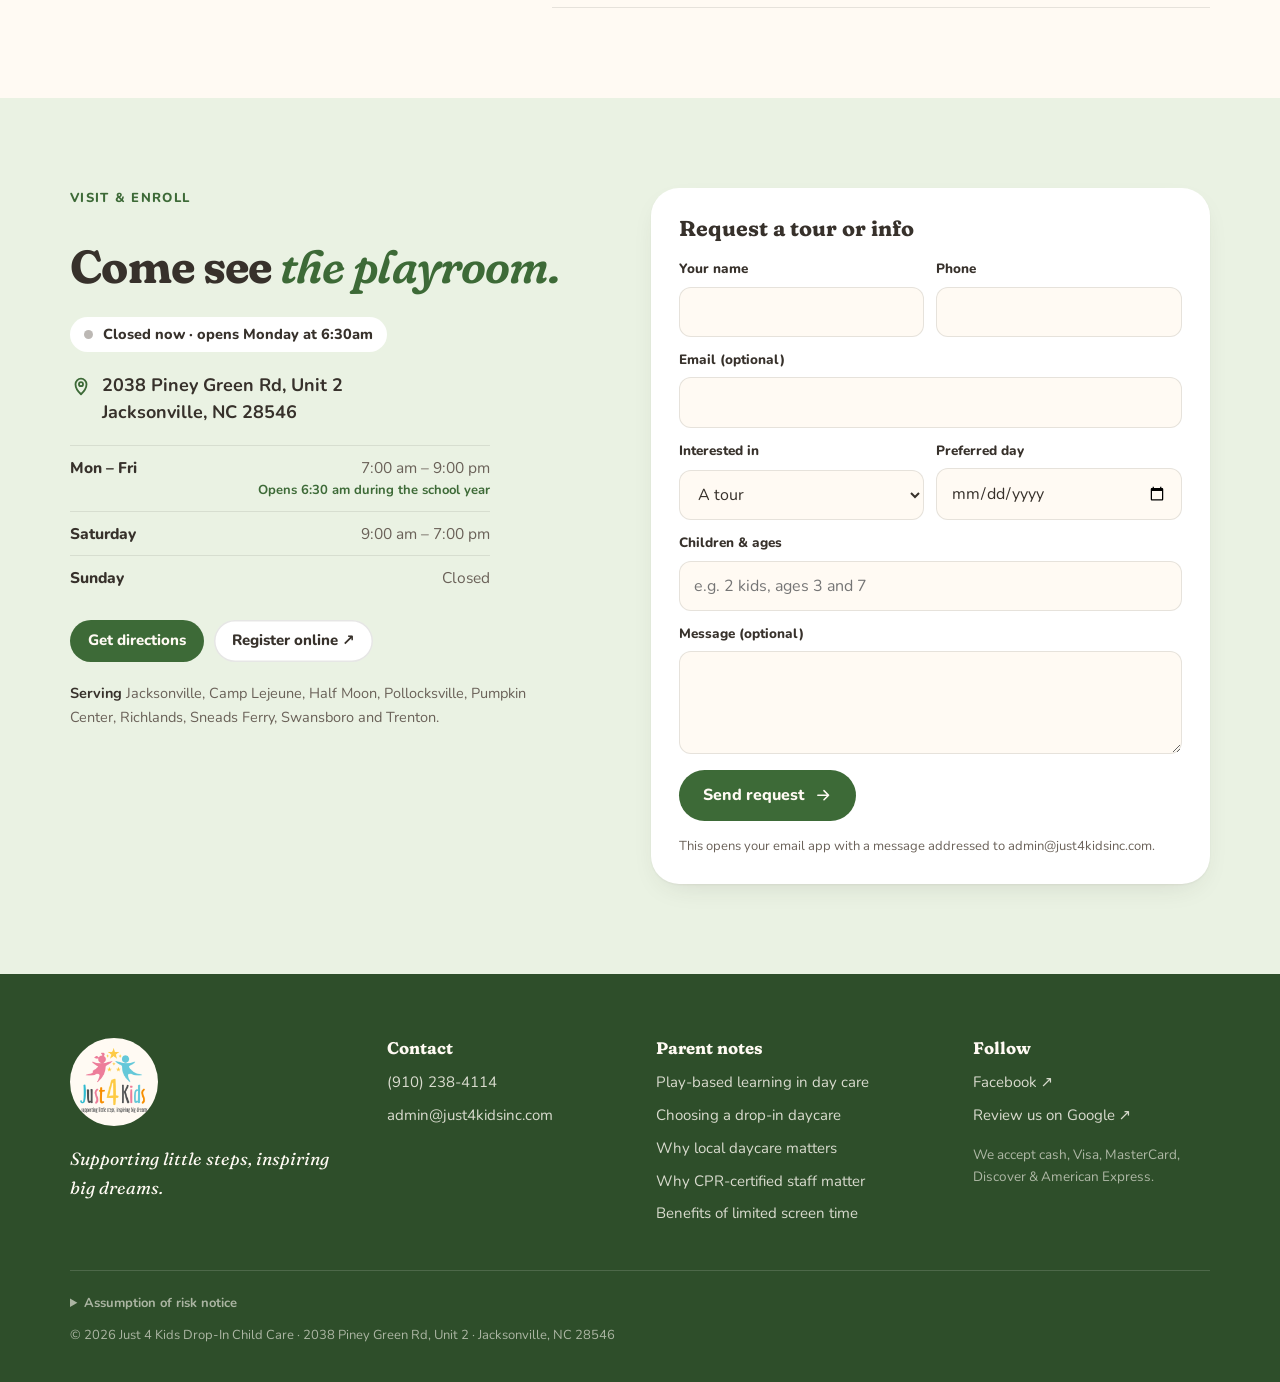
==== commit 67373321: "Meals: parents can pack or we provide on request - FAQ answer now reads "Parents can pack their own," ====
--- a/index.html
+++ b/index.html
@@ -199,7 +199,7 @@
         <div class="daily" data-reveal>
           <div>
             <h3>Every day includes play &amp; learning</h3>
-            <p>Play-based learning builds early literacy, early math and confidence for kindergarten. Screen time is limited, and families pack meals and snacks.</p>
+            <p>Play-based learning builds early literacy, early math and confidence for kindergarten. Screen time is limited. Parents can pack meals and snacks, or we can provide them upon request.</p>
           </div>
           <ul class="chips" aria-label="Activities">
             <li>Arts &amp; crafts</li><li>Block building</li><li>Dress-up play</li><li>Music &amp; dance</li><li>Sensory play</li><li>Storytime</li><li>Puzzles &amp; games</li><li>Simple science</li><li>Scavenger hunts</li>
@@ -383,7 +383,7 @@
           </details>
           <details class="qa">
             <summary>Do you provide meals and snacks?</summary>
-            <p>Families pack meals and snacks. That keeps costs down and makes sure every child's dietary needs and favorites are covered.</p>
+            <p>Parents can pack their own, or we can provide meals and snacks upon request.</p>
           </details>
           <details class="qa">
             <summary>How does child care help prepare my child for school?</summary>
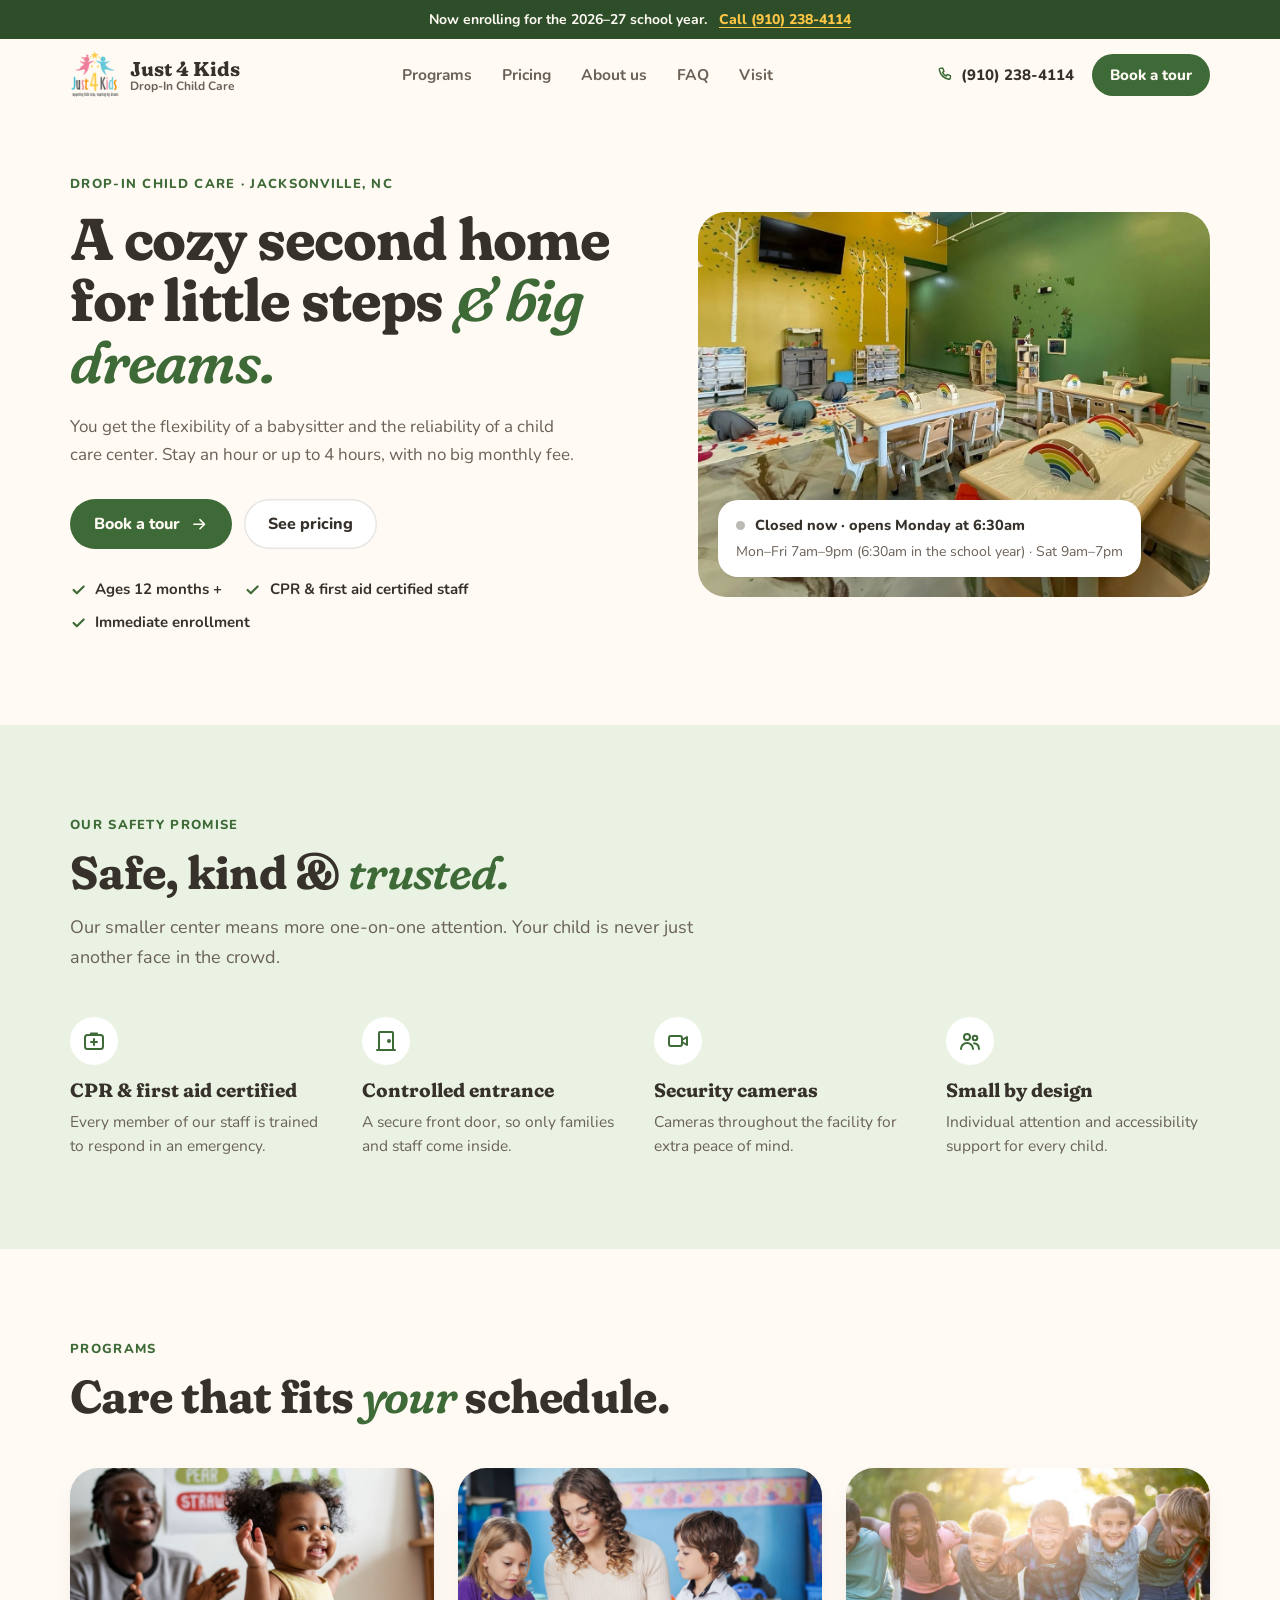
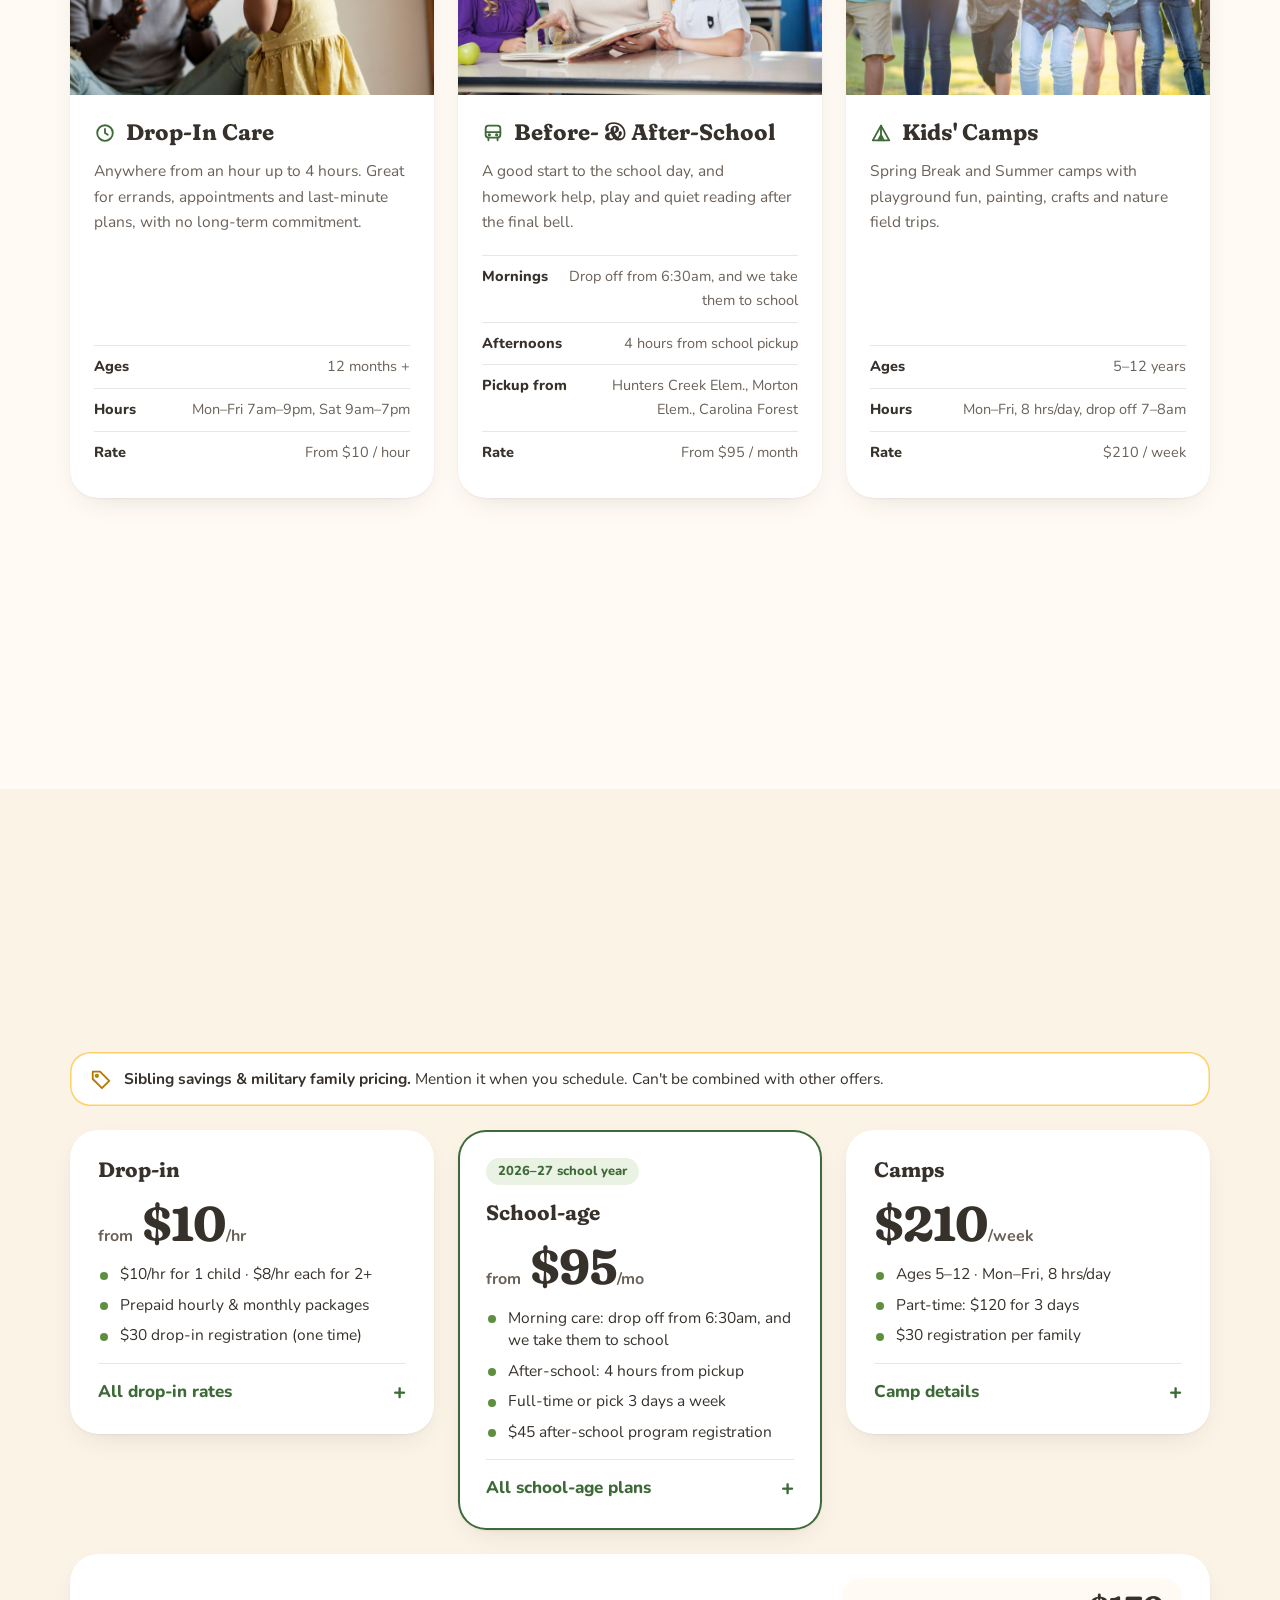
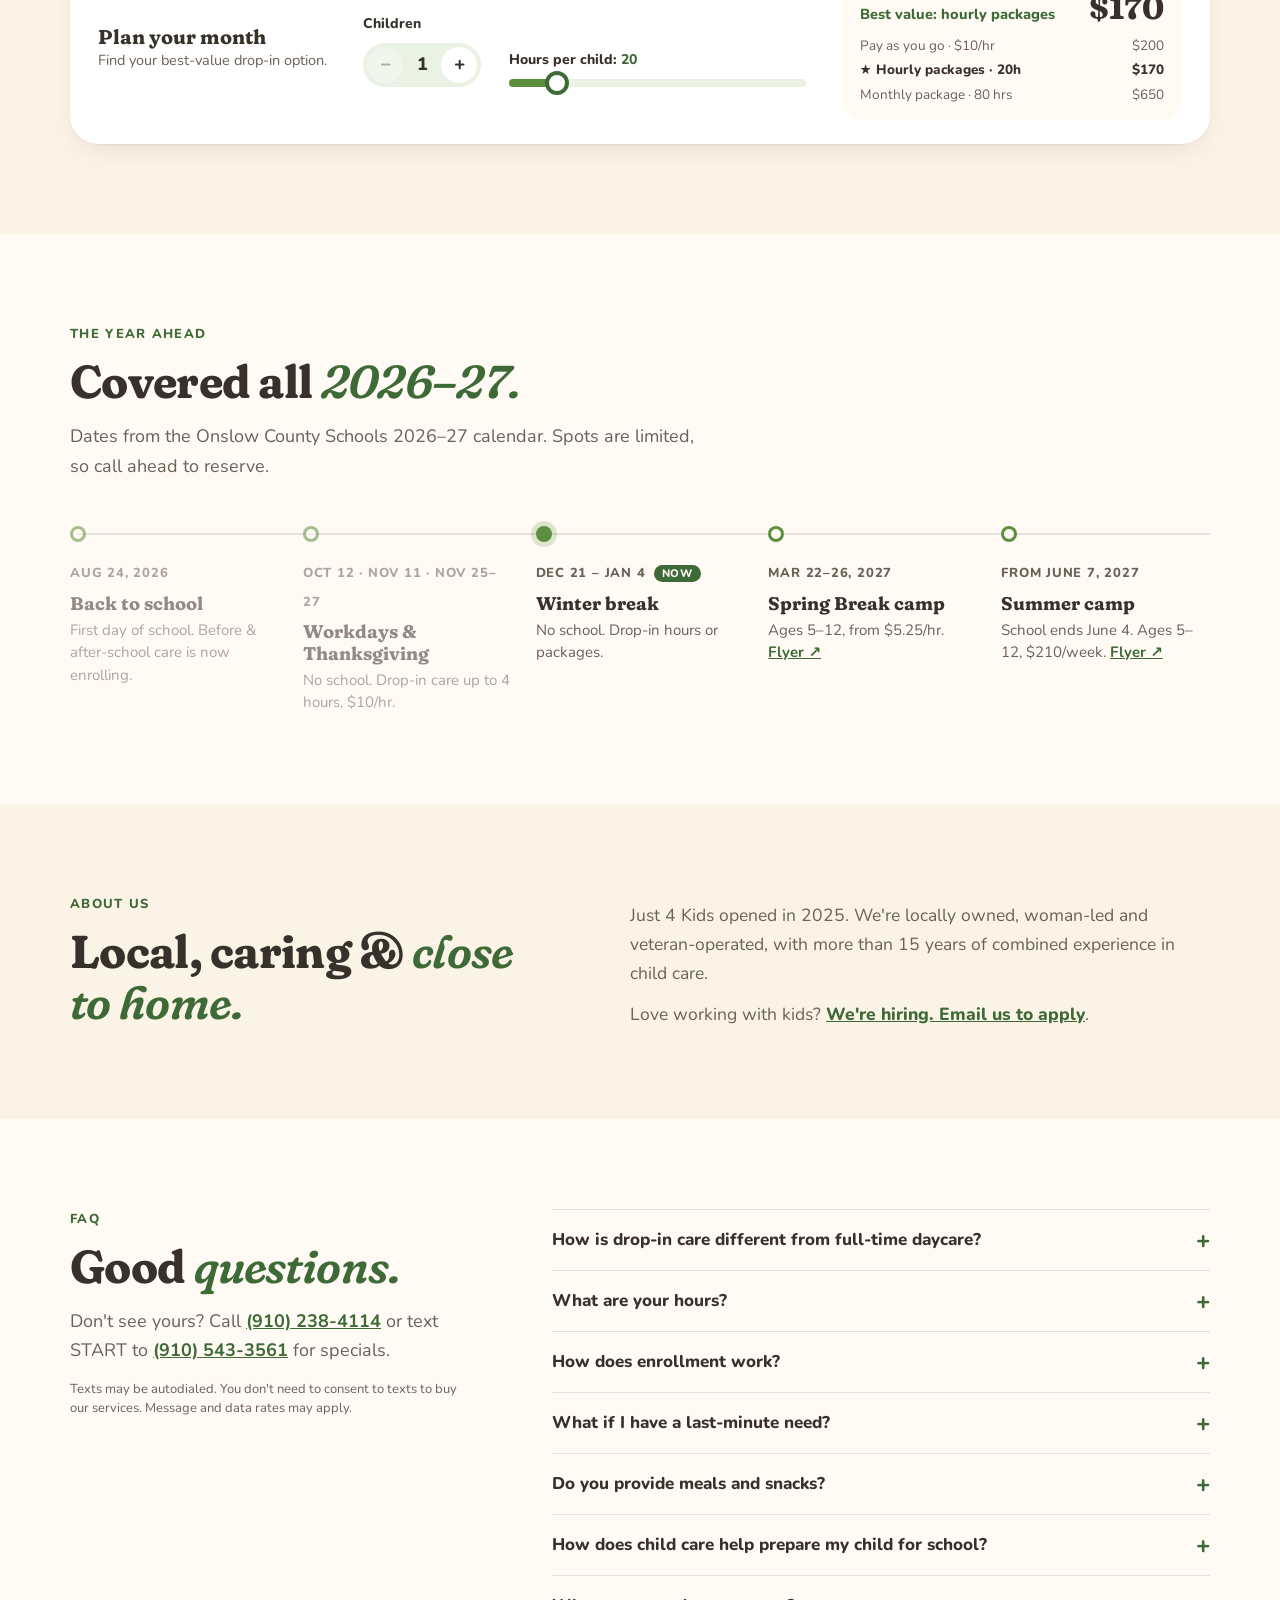
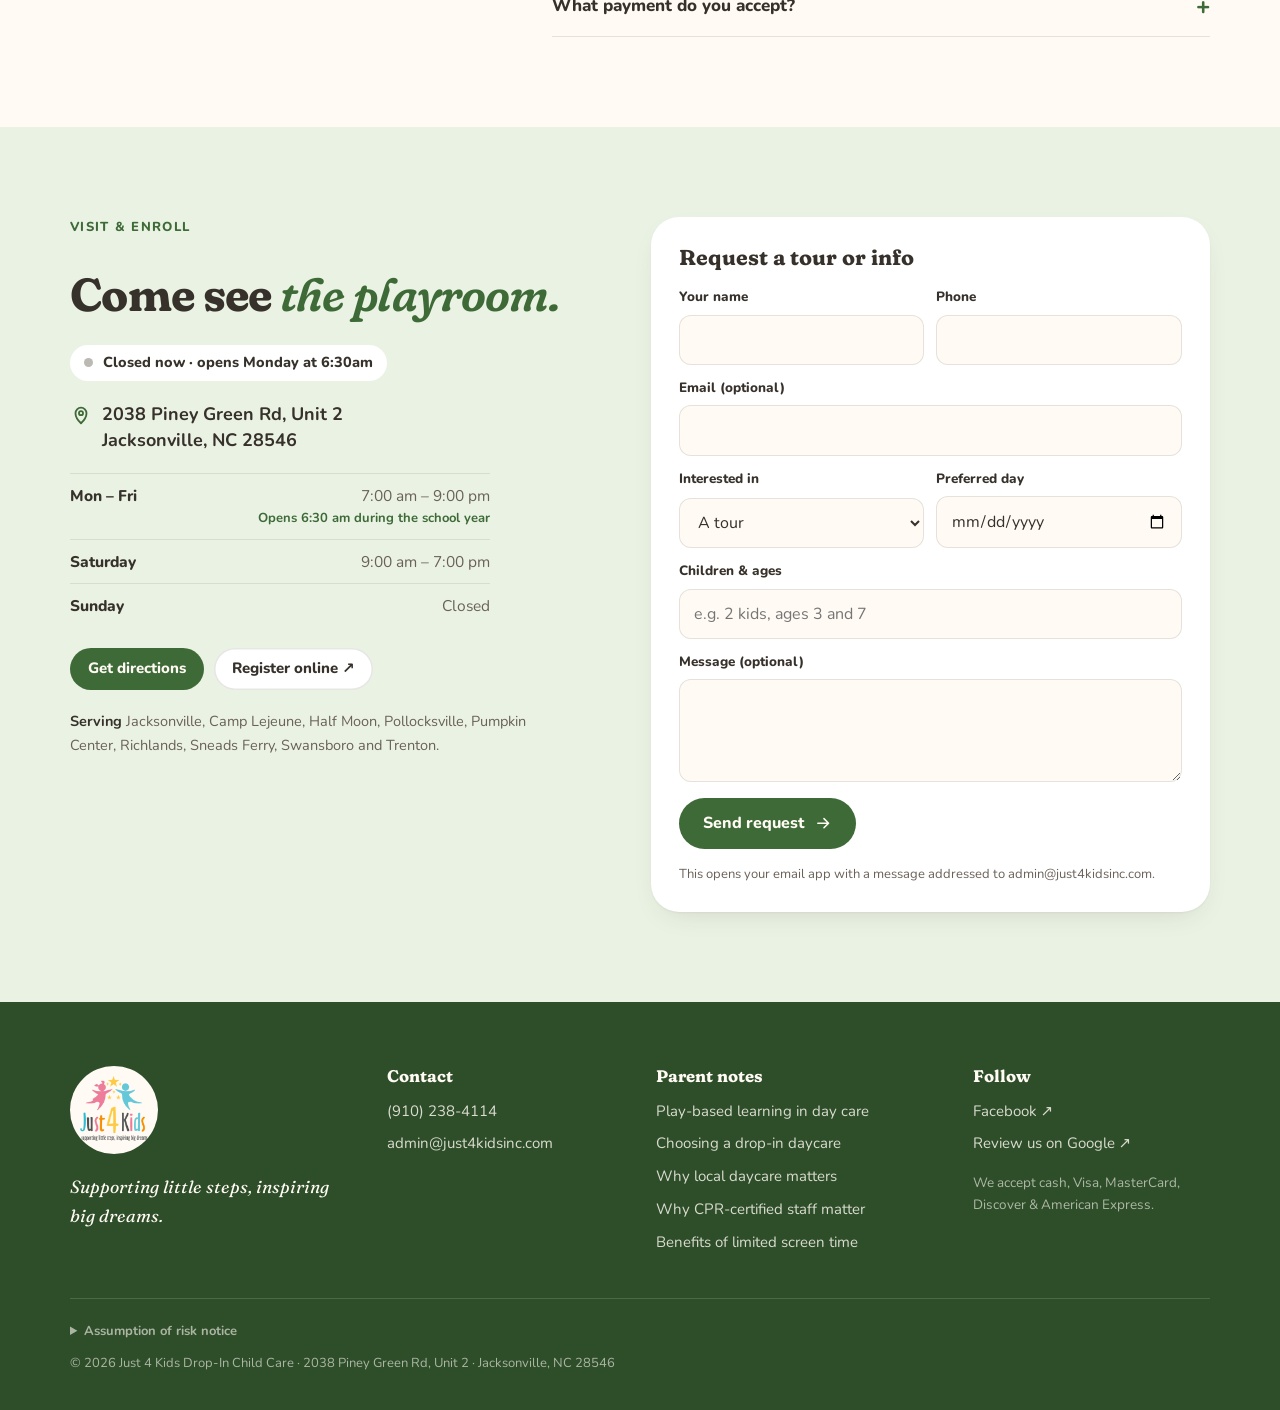
==== commit 4b158059: "Use official Onslow County Schools 2026-27 dates - Early 6:30am weekday opening now runs from the fi" ====
--- a/index.html
+++ b/index.html
@@ -16,7 +16,7 @@
   <link rel="preconnect" href="https://fonts.googleapis.com">
   <link rel="preconnect" href="https://fonts.gstatic.com" crossorigin>
   <link href="https://fonts.googleapis.com/css2?family=Fraunces:ital,opsz,wght,SOFT@0,9..144,500..700,100;1,9..144,500..700,100&family=Nunito:wght@400;600;700;800&display=swap" rel="stylesheet">
-  <link rel="stylesheet" href="styles.css?v=7">
+  <link rel="stylesheet" href="styles.css?v=8">
 
   <script type="application/ld+json">
   {
@@ -38,7 +38,7 @@
     "geo": { "@type": "GeoCoordinates", "latitude": 34.74359, "longitude": -77.32916 },
     "openingHoursSpecification": [
       { "@type": "OpeningHoursSpecification", "dayOfWeek": ["Monday","Tuesday","Wednesday","Thursday","Friday"], "opens": "07:00", "closes": "21:00" },
-      { "@type": "OpeningHoursSpecification", "dayOfWeek": ["Monday","Tuesday","Wednesday","Thursday","Friday"], "opens": "06:30", "closes": "21:00", "validFrom": "2026-08-01", "validThrough": "2027-06-30", "description": "Early 6:30am opening during the school year" },
+      { "@type": "OpeningHoursSpecification", "dayOfWeek": ["Monday","Tuesday","Wednesday","Thursday","Friday"], "opens": "06:30", "closes": "21:00", "validFrom": "2026-08-24", "validThrough": "2027-06-04", "description": "Early 6:30am opening during the school year" },
       { "@type": "OpeningHoursSpecification", "dayOfWeek": "Saturday", "opens": "09:00", "closes": "19:00" }
     ],
     "areaServed": ["Jacksonville, NC","Camp Lejeune, NC","Half Moon, NC","Pollocksville, NC","Pumpkin Center, NC","Richlands, NC","Sneads Ferry, NC","Swansboro, NC","Trenton, NC"],
@@ -329,14 +329,14 @@
         <header class="head" data-reveal>
           <p class="eyebrow">The year ahead</p>
           <h2 id="year-title" class="h2">Covered all <em>2026–27.</em></h2>
-          <p>Break dates follow the Onslow County Schools calendar. Spots are limited, so call ahead to reserve.</p>
+          <p>Dates from the Onslow County Schools 2026–27 calendar. Spots are limited, so call ahead to reserve.</p>
         </header>
         <ol class="timeline" data-reveal>
-          <li data-season="2026-08-01"><span class="timeline__when">Aug – Sep 2026</span><h3>Back to school</h3><p>Before &amp; after-school care is now enrolling.</p></li>
-          <li data-season="2026-10-01"><span class="timeline__when">Fall 2026</span><h3>Workdays &amp; Thanksgiving</h3><p>Drop-in care up to 4 hours, $10/hr.</p></li>
-          <li data-season="2026-12-01"><span class="timeline__when">Winter 2026</span><h3>Winter break</h3><p>Drop-in hours or packages.</p></li>
-          <li data-season="2027-03-01"><span class="timeline__when">Spring 2027</span><h3>Spring Break camp</h3><p>Ages 5–12, from $5.25/hr. <a href="assets/flyer-spring.jpg" target="_blank" rel="noopener">Flyer ↗</a></p></li>
-          <li data-season="2027-06-01"><span class="timeline__when">Summer 2027</span><h3>Summer camp</h3><p>Ages 5–12, $210/week. <a href="assets/flyer-summer.jpg" target="_blank" rel="noopener">Flyer ↗</a></p></li>
+          <li data-season="2026-08-01"><span class="timeline__when">Aug 24, 2026</span><h3>Back to school</h3><p>First day of school. Before &amp; after-school care is now enrolling.</p></li>
+          <li data-season="2026-10-01"><span class="timeline__when">Oct 12 · Nov 11 · Nov 25–27</span><h3>Workdays &amp; Thanksgiving</h3><p>No school. Drop-in care up to 4 hours, $10/hr.</p></li>
+          <li data-season="2026-12-01"><span class="timeline__when">Dec 21 – Jan 4</span><h3>Winter break</h3><p>No school. Drop-in hours or packages.</p></li>
+          <li data-season="2027-03-01"><span class="timeline__when">Mar 22–26, 2027</span><h3>Spring Break camp</h3><p>Ages 5–12, from $5.25/hr. <a href="assets/flyer-spring.jpg" target="_blank" rel="noopener">Flyer ↗</a></p></li>
+          <li data-season="2027-06-05"><span class="timeline__when">From June 7, 2027</span><h3>Summer camp</h3><p>School ends June 4. Ages 5–12, $210/week. <a href="assets/flyer-summer.jpg" target="_blank" rel="noopener">Flyer ↗</a></p></li>
         </ol>
       </div>
     </section>
@@ -486,6 +486,6 @@
     <a class="dock__main" href="#visit"><svg class="ic" aria-hidden="true"><use href="#i-cal"/></svg>Book a tour</a>
   </nav>
 
-  <script src="main.js?v=7" defer></script>
+  <script src="main.js?v=8" defer></script>
 </body>
 </html>
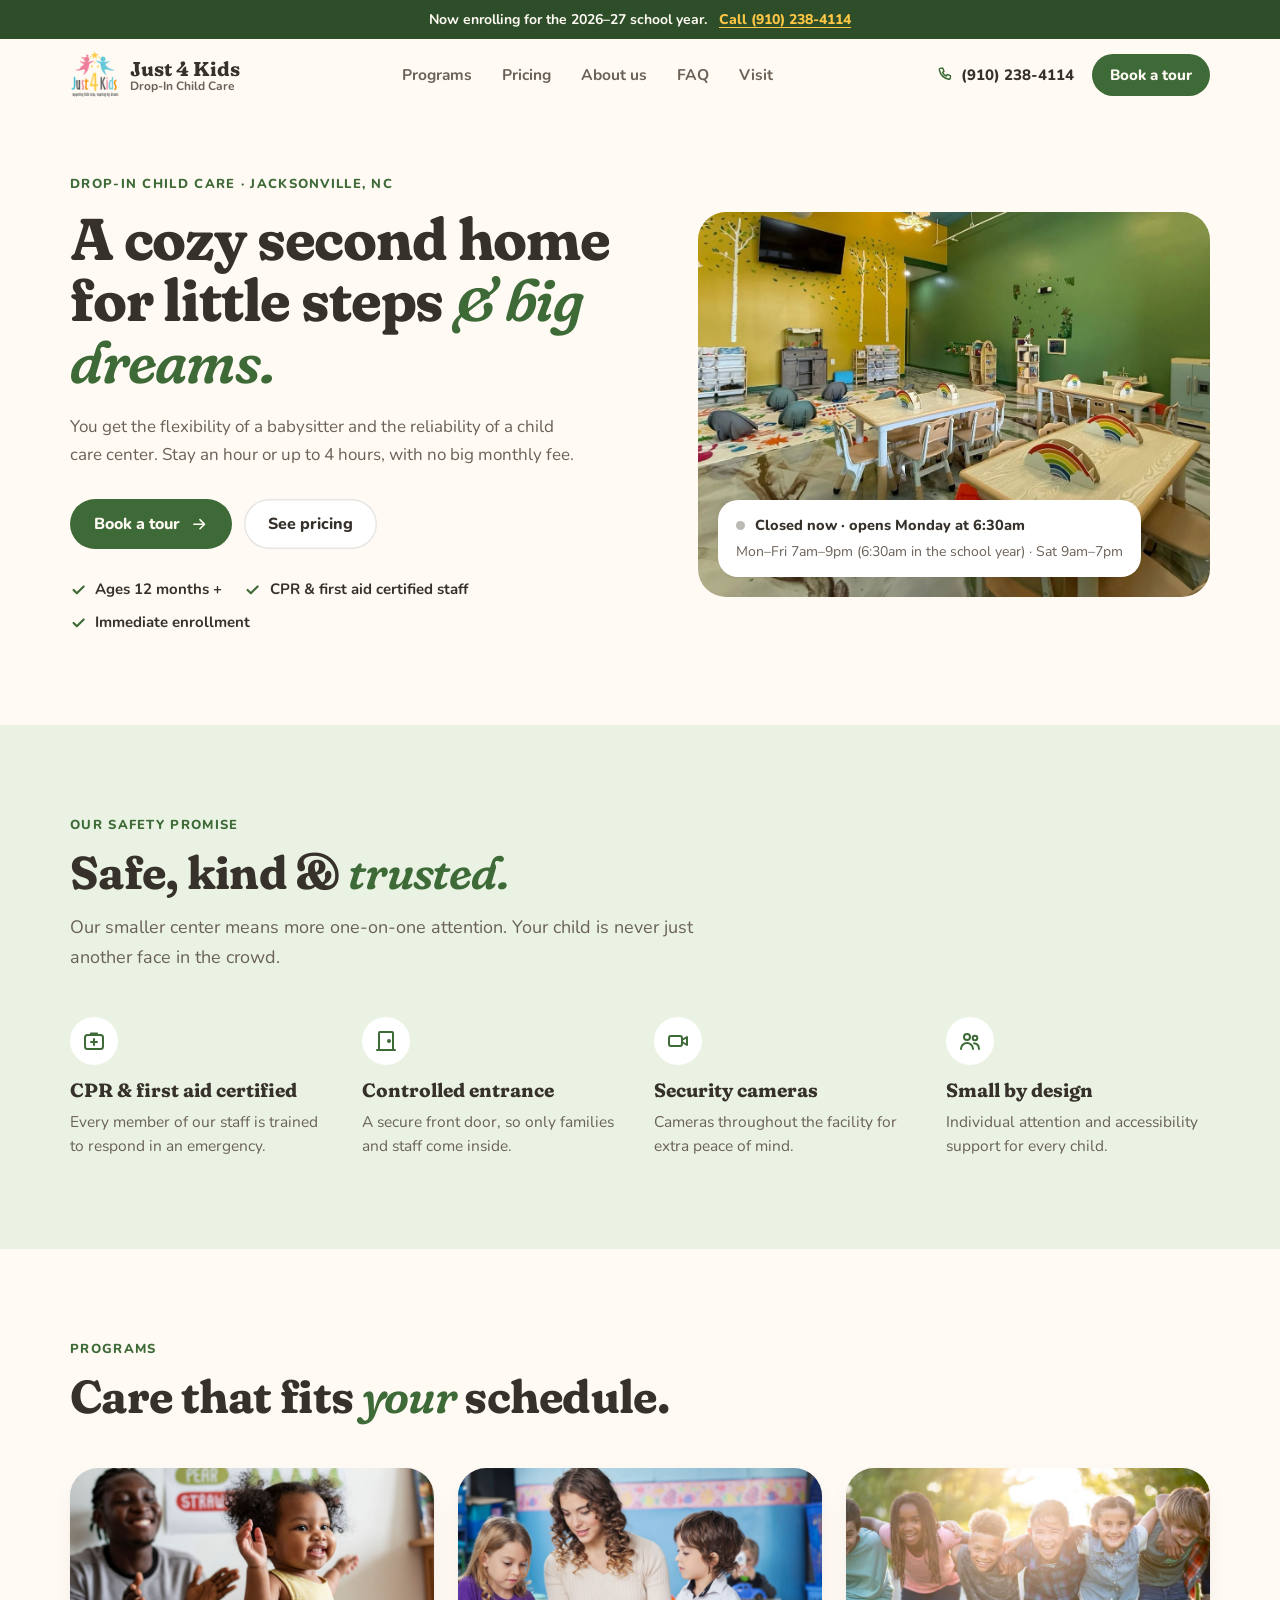
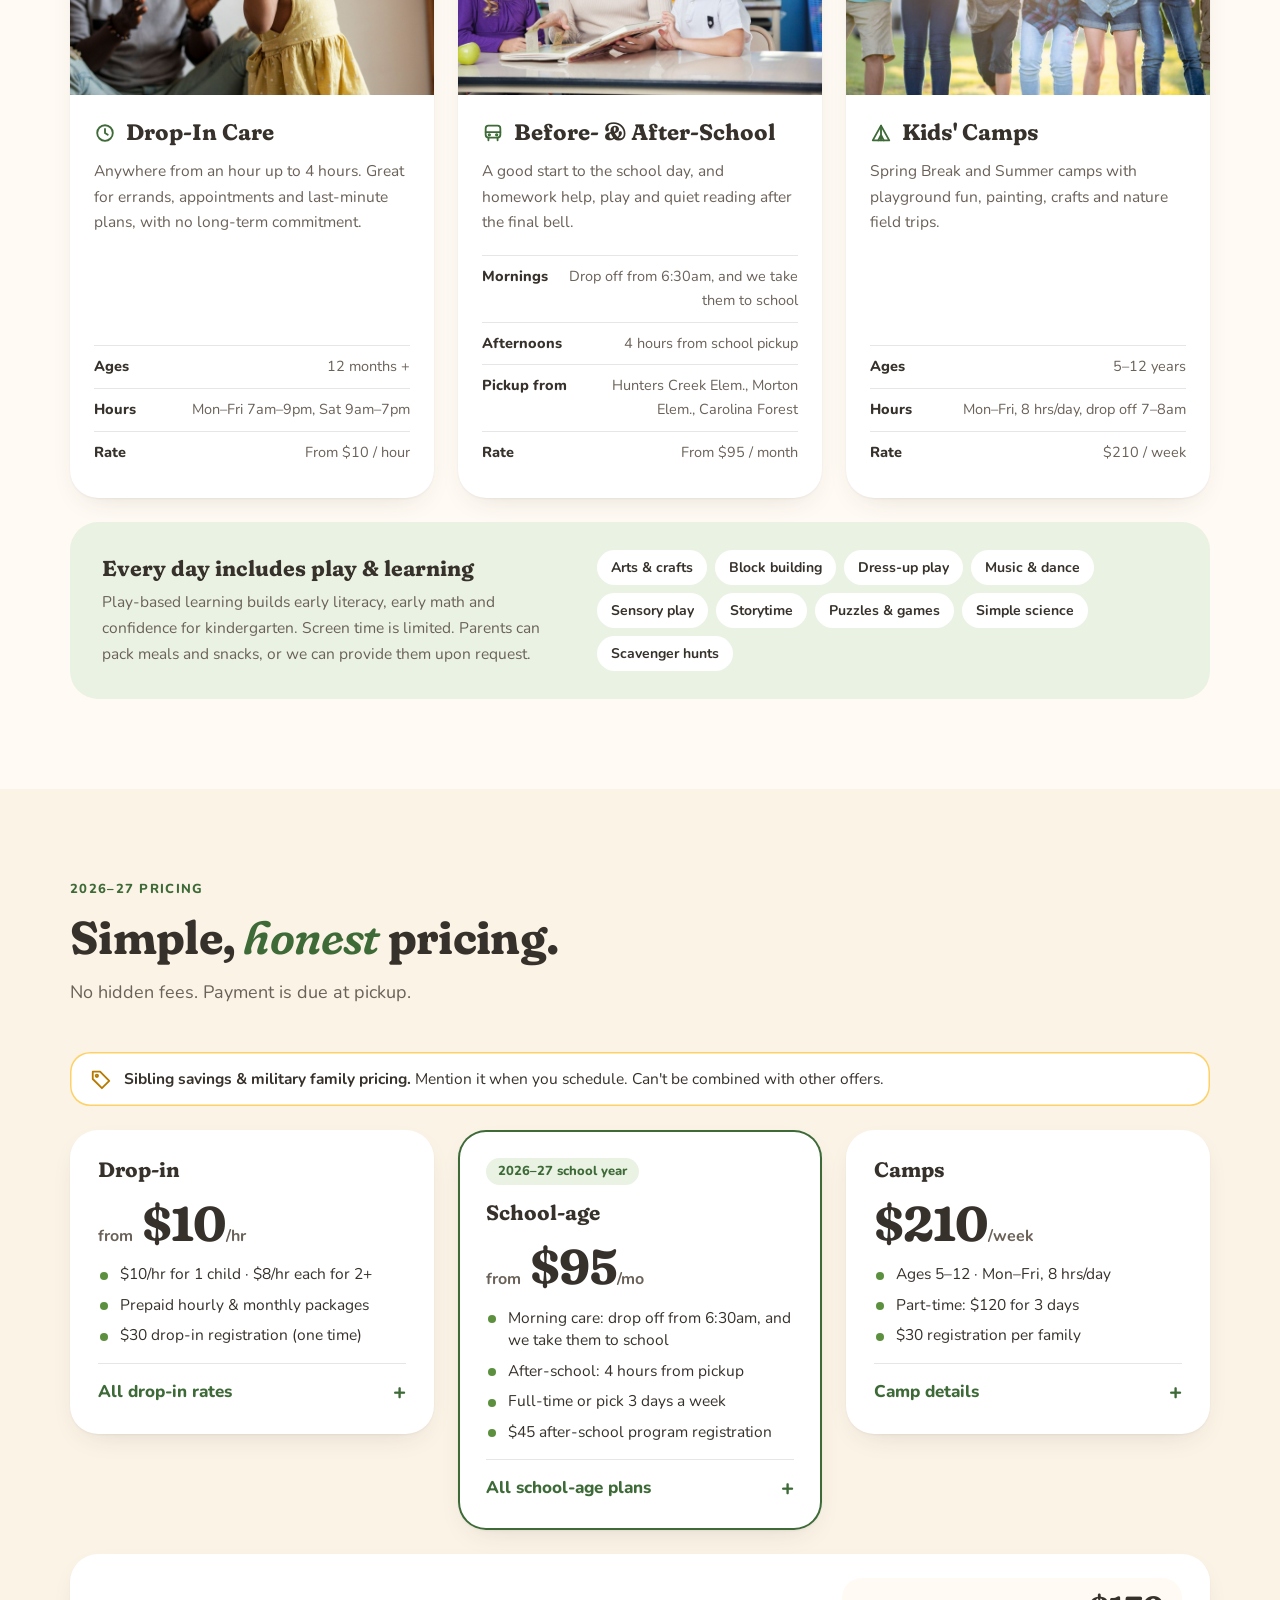
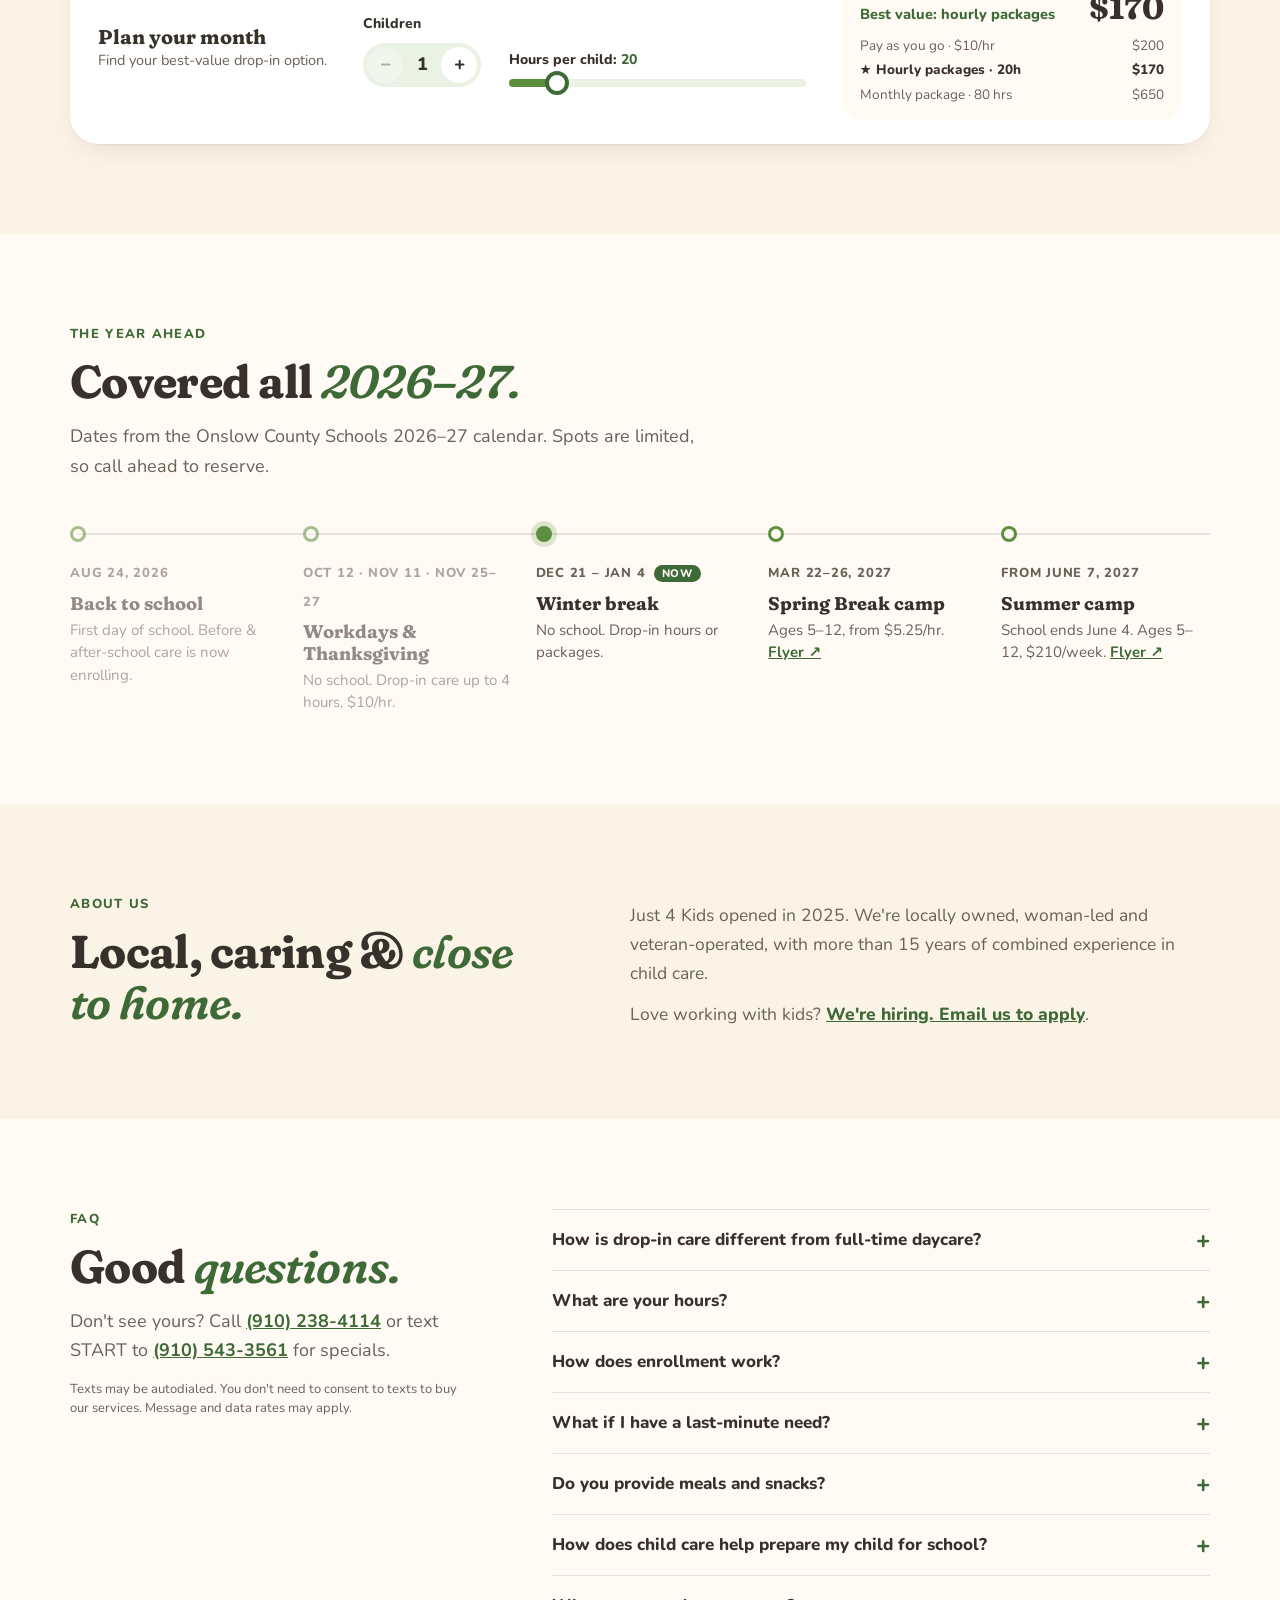
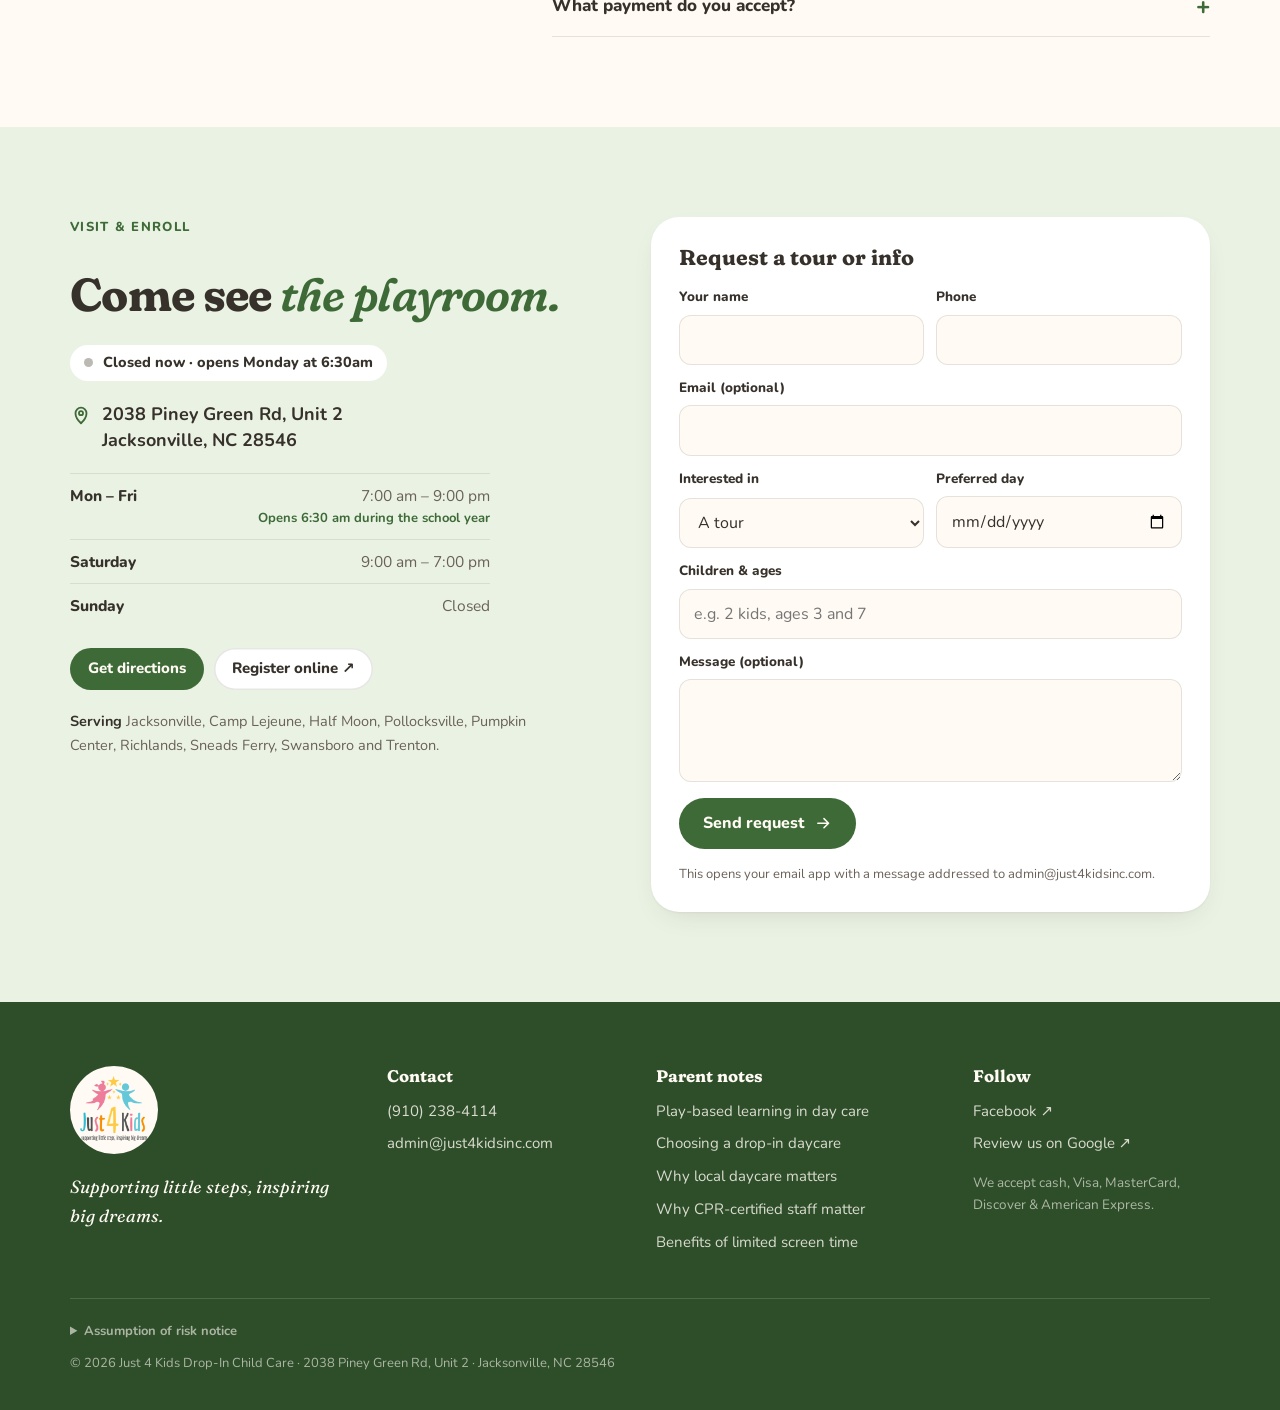
==== commit 88afc9d4: "Restore Parent notes pages at their original URLs The footer's Parent notes links pointed at blog po" ====
--- a/index.html
+++ b/index.html
@@ -16,7 +16,7 @@
   <link rel="preconnect" href="https://fonts.googleapis.com">
   <link rel="preconnect" href="https://fonts.gstatic.com" crossorigin>
   <link href="https://fonts.googleapis.com/css2?family=Fraunces:ital,opsz,wght,SOFT@0,9..144,500..700,100;1,9..144,500..700,100&family=Nunito:wght@400;600;700;800&display=swap" rel="stylesheet">
-  <link rel="stylesheet" href="styles.css?v=8">
+  <link rel="stylesheet" href="styles.css?v=9">
 
   <script type="application/ld+json">
   {
@@ -458,11 +458,11 @@
       </div>
       <div>
         <h3>Parent notes</h3>
-        <a href="https://www.just4kidsinc.com/the-importance-of-play-based-learning-in-day-care" target="_blank" rel="noopener">Play-based learning in day care</a>
-        <a href="https://www.just4kidsinc.com/what-to-look-for-when-choosing-a-dropin-daycare-service" target="_blank" rel="noopener">Choosing a drop-in daycare</a>
-        <a href="https://www.just4kidsinc.com/why-local-daycare-services-matter-for-working-families" target="_blank" rel="noopener">Why local daycare matters</a>
-        <a href="https://www.just4kidsinc.com/why-cpr-and-first-aid-certified-staff-make-a-difference-at-a-daycare-service" target="_blank" rel="noopener">Why CPR-certified staff matter</a>
-        <a href="https://www.just4kidsinc.com/understanding-the-benefits-of-limited-screen-time-with-daycare-services" target="_blank" rel="noopener">Benefits of limited screen time</a>
+        <a href="/the-importance-of-play-based-learning-in-day-care/">Play-based learning in day care</a>
+        <a href="/what-to-look-for-when-choosing-a-dropin-daycare-service/">Choosing a drop-in daycare</a>
+        <a href="/why-local-daycare-services-matter-for-working-families/">Why local daycare matters</a>
+        <a href="/why-cpr-and-first-aid-certified-staff-make-a-difference-at-a-daycare-service/">Why CPR-certified staff matter</a>
+        <a href="/understanding-the-benefits-of-limited-screen-time-with-daycare-services/">Benefits of limited screen time</a>
       </div>
       <div>
         <h3>Follow</h3>
--- a/styles.css
+++ b/styles.css
@@ -402,3 +402,26 @@
   .dock a { display: flex; align-items: center; justify-content: center; gap: 8px; min-height: 46px; border-radius: 999px; font-weight: 800; font-size: 15px; text-decoration: none; }
   .dock__main { background: var(--green); color: var(--cream); }
 }
+
+/* ---------- Parent notes (article pages at /<slug>/) ---------- */
+.note { padding: clamp(40px, 7vh, 72px) 0 clamp(64px, 10vh, 104px); }
+.note__wrap { max-width: 760px; }
+.note__back { display: inline-block; margin-bottom: 28px; font-weight: 700; font-size: 15px; color: var(--green); text-decoration: none; }
+.note__back:hover { text-decoration: underline; text-underline-offset: 3px; }
+.note__lede { margin-top: 16px; font-size: 1.2rem; color: var(--ink-2); }
+.note__body { margin-top: 36px; padding-top: 32px; border-top: 1px solid var(--line); }
+.note__body > * + * { margin-top: 18px; }
+.note__body h2 { margin-top: 40px; font-family: var(--serif); font-variation-settings: "SOFT" 100; font-size: 1.6rem; line-height: 1.2; }
+.note__body ul { display: grid; gap: 12px; }
+.note__body li { position: relative; padding-left: 28px; }
+.note__body li::before { content: ""; position: absolute; left: 4px; top: .62em; width: 10px; height: 10px; border-radius: 50%; background: var(--leaf); }
+.note__body b { color: var(--ink); }
+.note__cta { margin-top: 48px; padding: clamp(24px, 4vw, 36px); border-radius: var(--r-lg); background: var(--sage); }
+.note__cta h2 { font-family: var(--serif); font-size: 1.6rem; }
+.note__cta p { margin-top: 8px; color: var(--ink-2); }
+.note__actions { display: flex; flex-wrap: wrap; gap: 12px; margin-top: 20px; }
+.note__more { margin-top: 48px; }
+.note__more h2 { font-family: var(--serif); font-size: 1.25rem; margin-bottom: 12px; }
+.note__more ul { display: grid; gap: 8px; }
+.note__more a { color: var(--green); font-weight: 700; text-underline-offset: 3px; }
+@media (max-width: 640px) { .note__actions .btn { width: 100%; } }
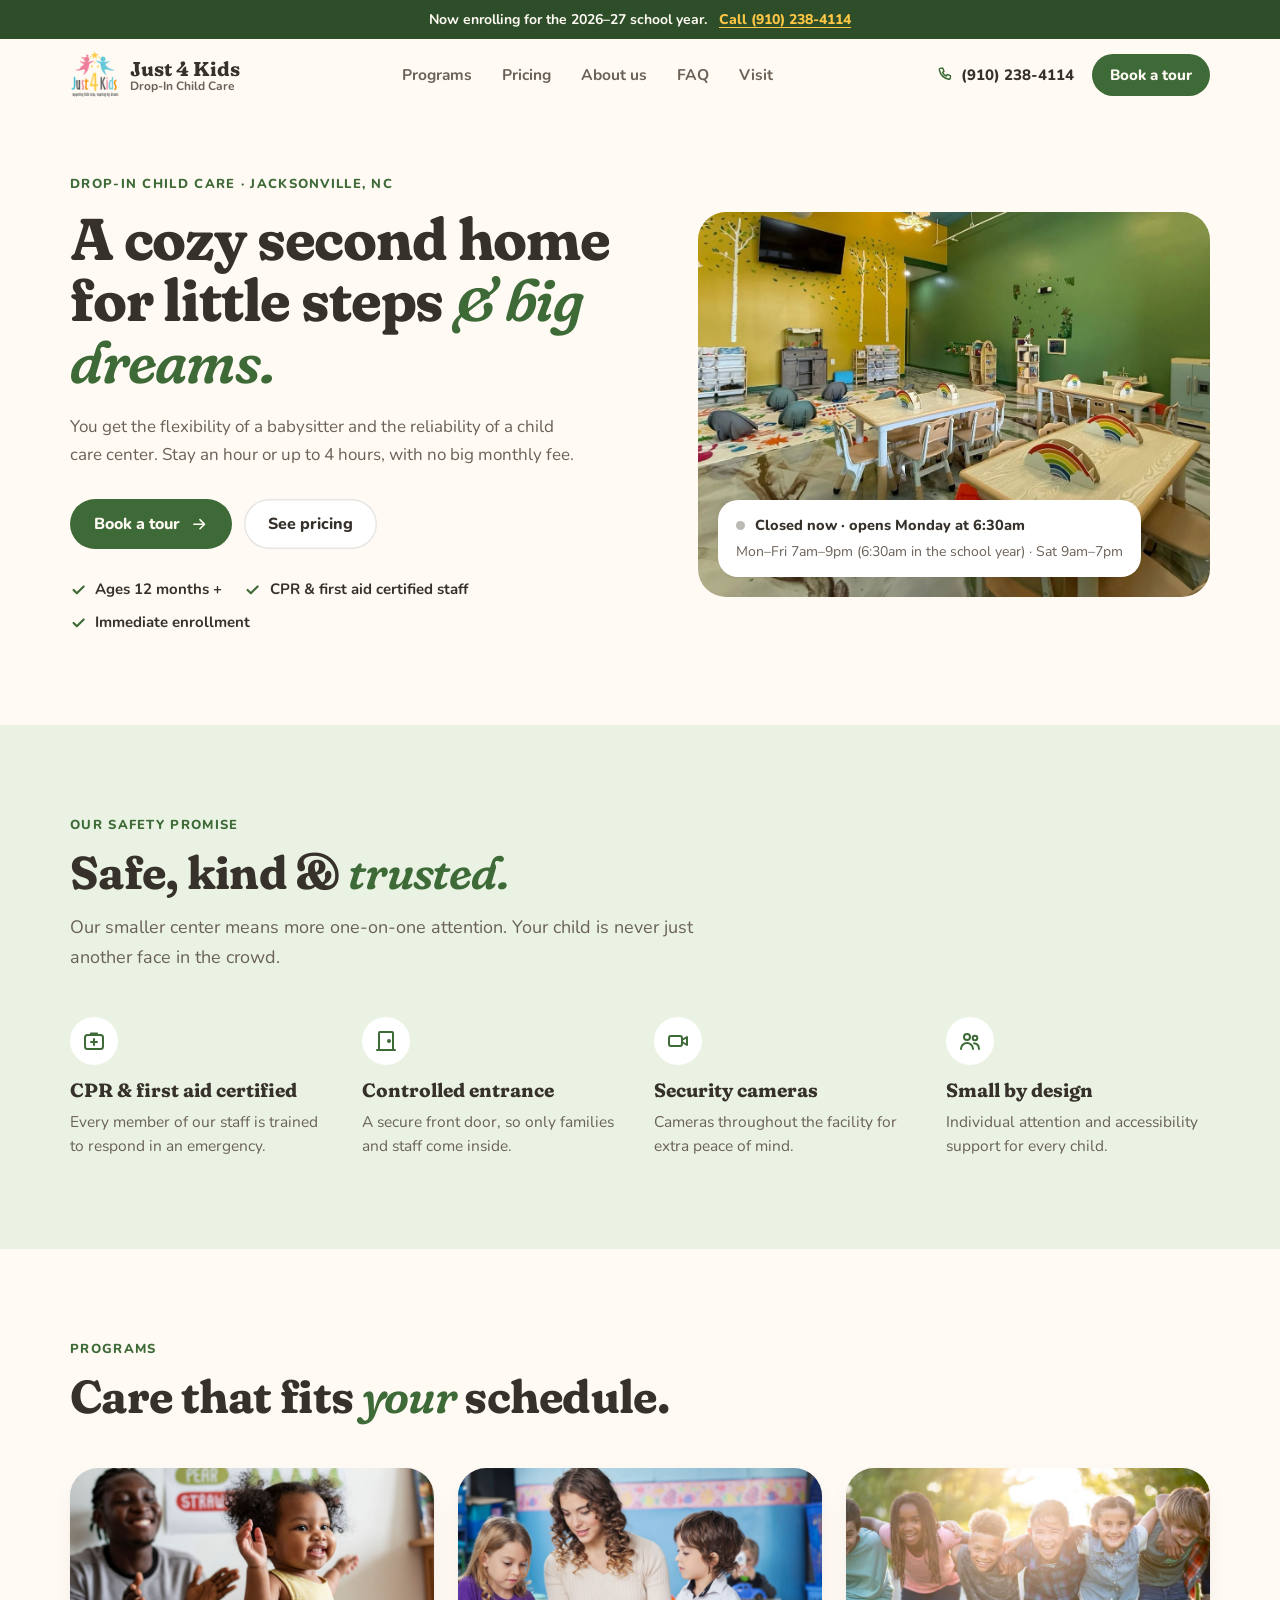
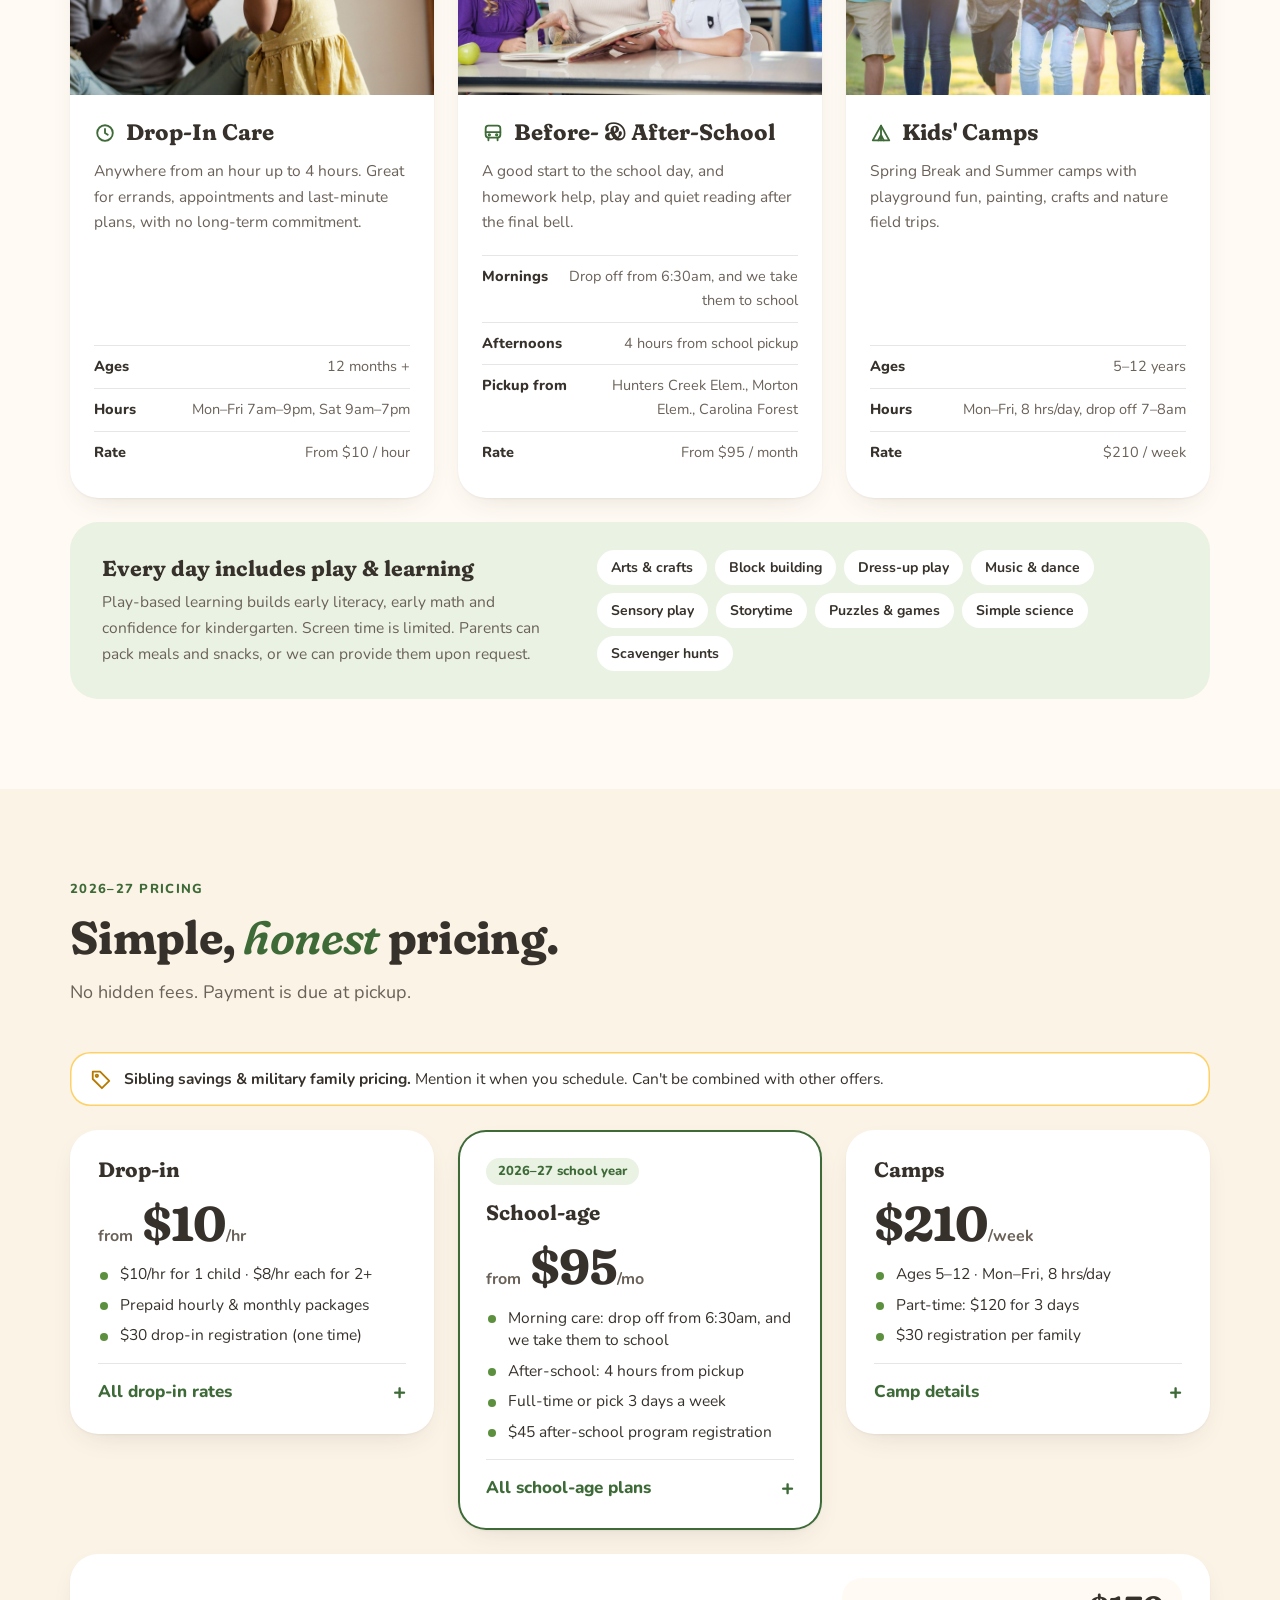
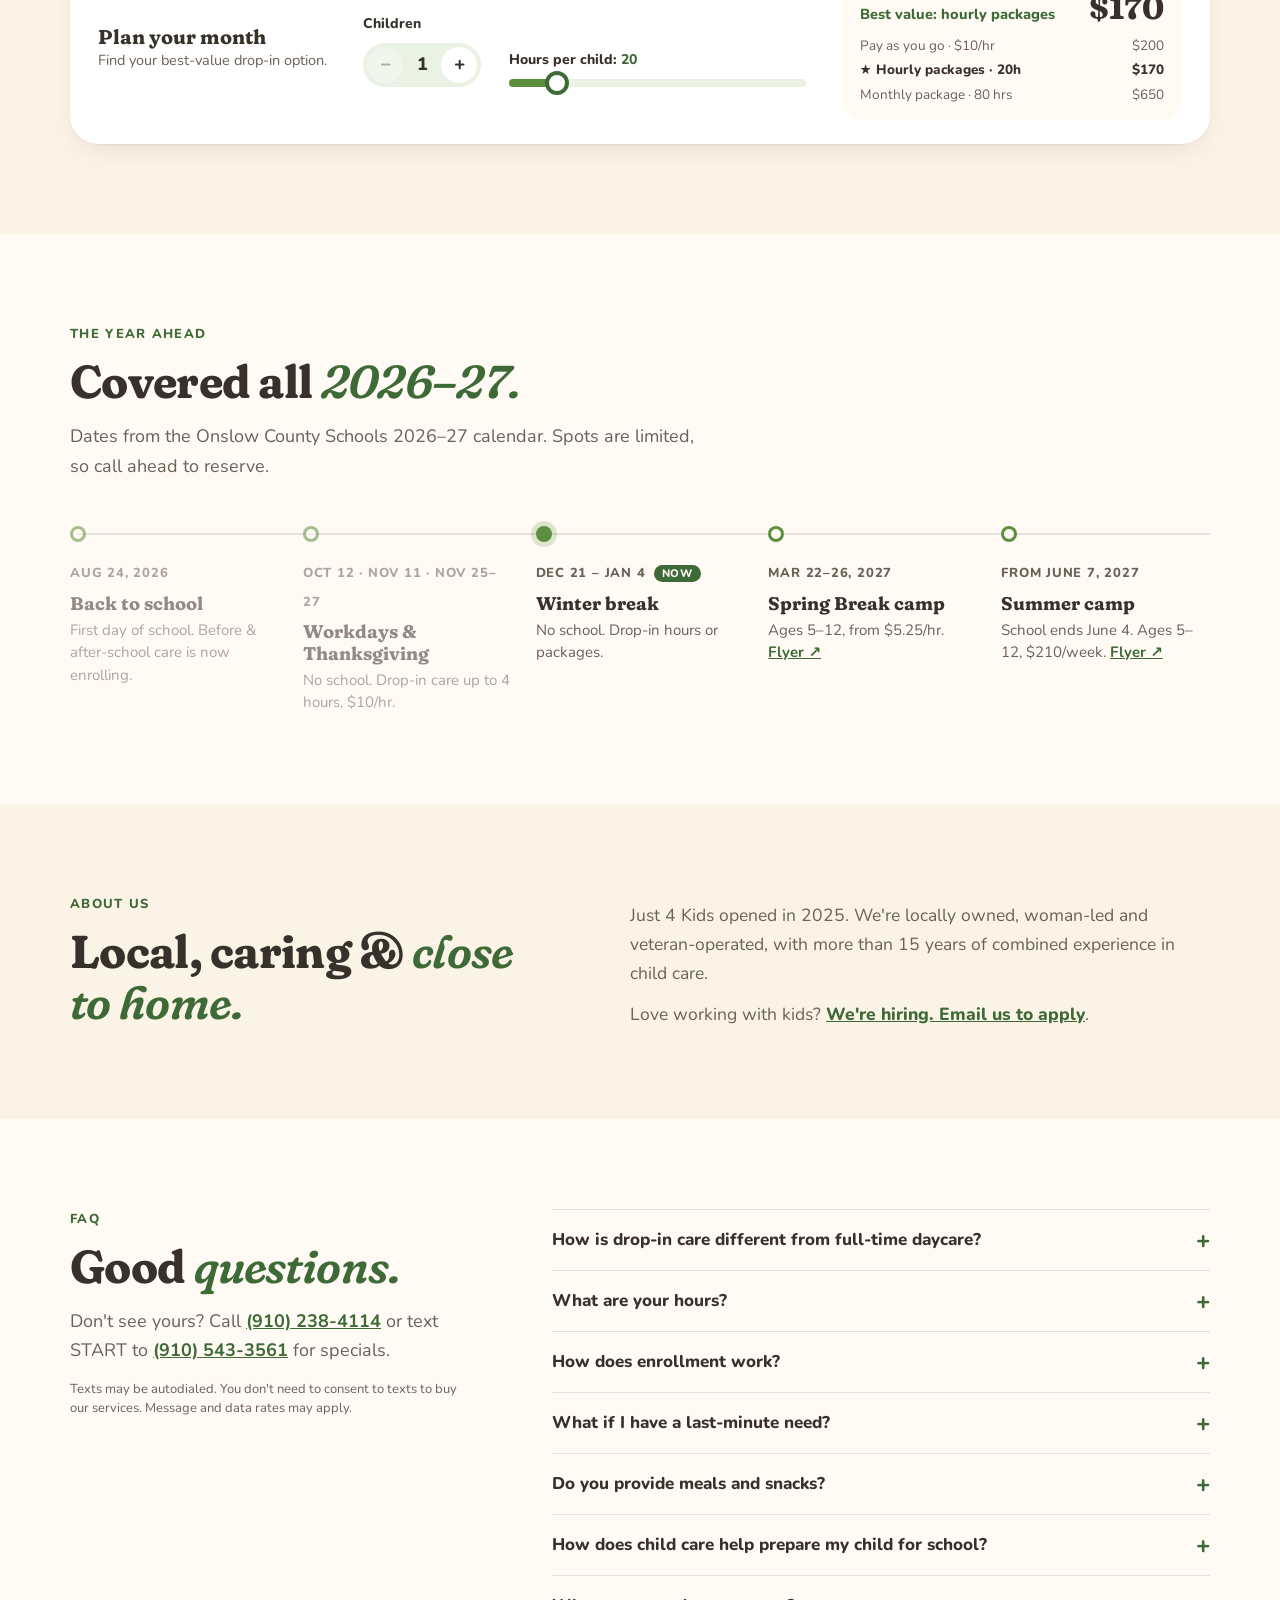
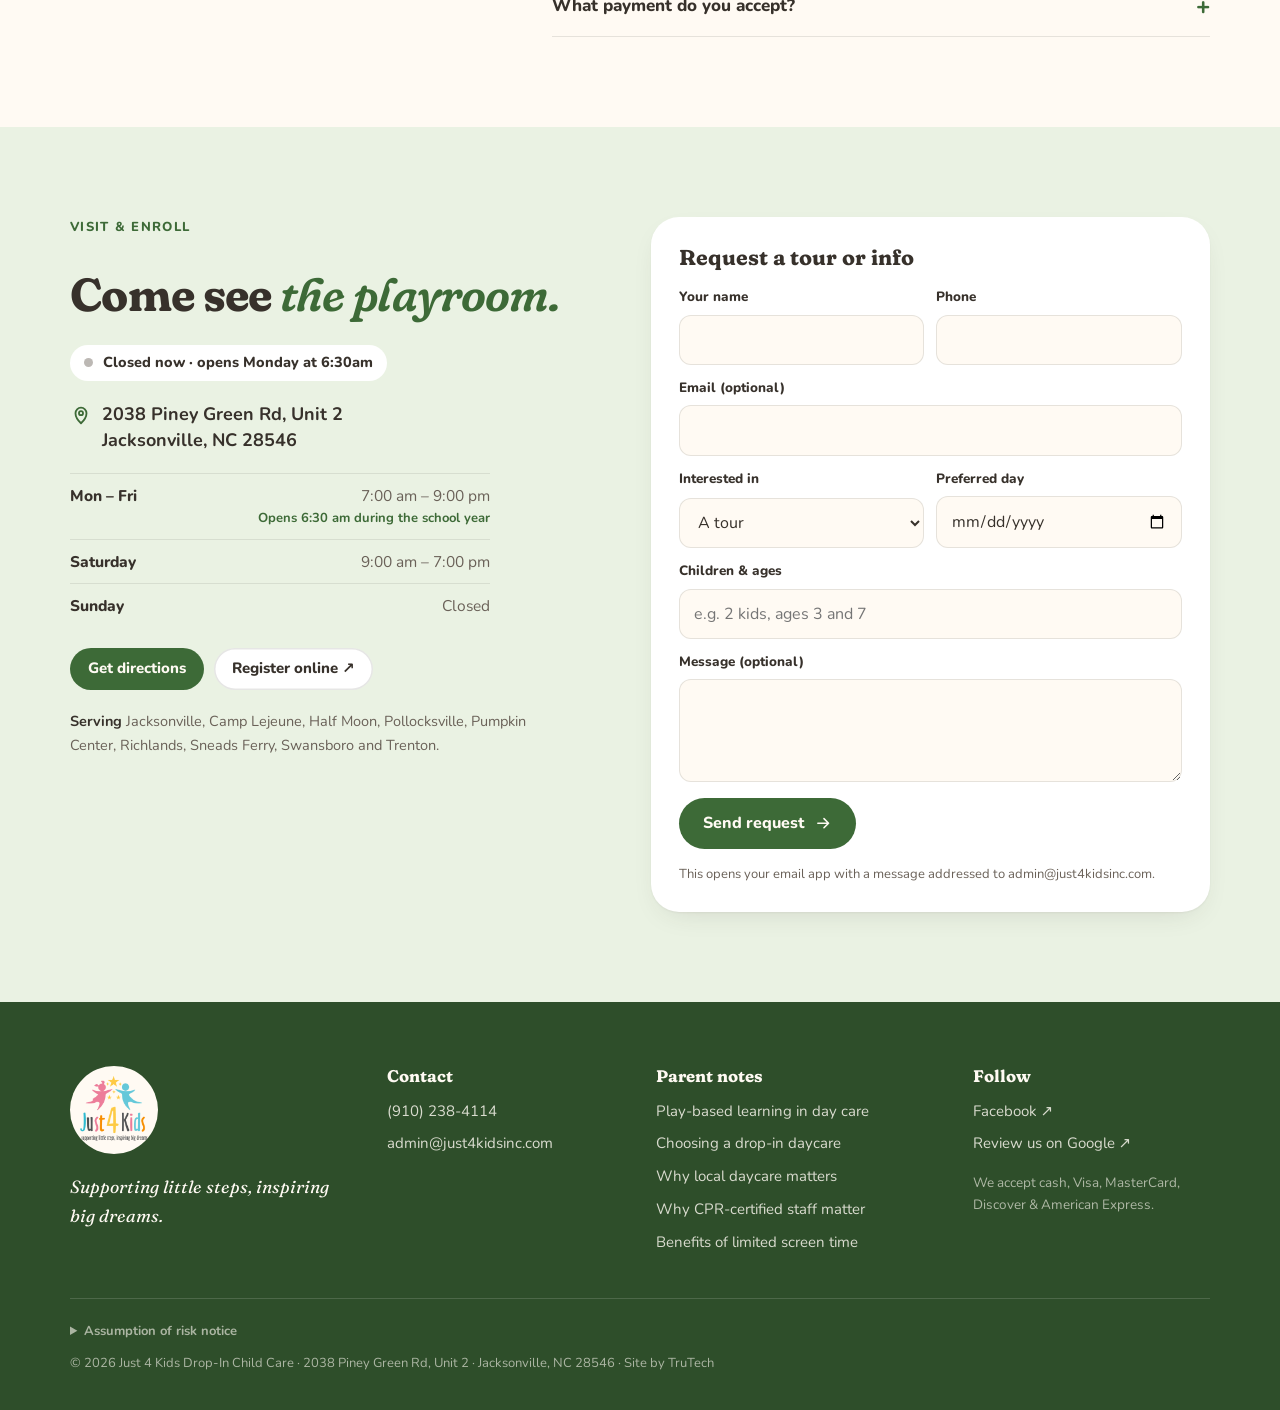
==== commit 0e15396d: "Add TruTech build signature and footer credit Hidden build comment, author/generator/trutech-build m" ====
--- a/index.html
+++ b/index.html
@@ -1,8 +1,12 @@
 <!doctype html>
+<!-- Built by Truly Digital Solutions, LLC (TruTech) · https://trutech.us · Build TT-J4K-2026-02 -->
 <html lang="en">
 <head>
   <meta charset="utf-8">
   <meta name="viewport" content="width=device-width, initial-scale=1">
+  <meta name="author" content="Truly Digital Solutions, LLC (TruTech)">
+  <meta name="generator" content="TruTech · trutech.us">
+  <meta name="trutech-build" content="TT-J4K-2026-02">
   <title>Just 4 Kids Drop-In Child Care — Jacksonville, NC</title>
   <meta name="description" content="A safe, cozy second home in Jacksonville, NC. Flexible drop-in child care, before- and after-school programs and kids' camps for ages 12 months and up. Now enrolling for 2026–27.">
   <meta name="theme-color" content="#FFFAF3">
@@ -476,7 +480,7 @@
         <summary>Assumption of risk notice</summary>
         <p>By enrolling and/or allowing your child to participate in any programs, activities, events, or use of indoor and outdoor play areas operated by Just 4 Kids Drop-In Child Care, parents and guardians acknowledge and accept the ordinary and inherent risks associated with children's recreational and educational activities. While Just 4 Kids Drop-In Child Care is committed to maintaining a safe and supervised environment, participation is voluntary, and parents/guardians assume responsibility for those risks that are reasonably associated with participation in such activities.</p>
       </details>
-      <p>© <span data-year></span> Just 4 Kids Drop-In Child Care · 2038 Piney Green Rd, Unit 2 · Jacksonville, NC 28546</p>
+      <p>© <span data-year></span> Just 4 Kids Drop-In Child Care · 2038 Piney Green Rd, Unit 2 · Jacksonville, NC 28546 · Site by <a href="https://trutech.us" target="_blank" rel="noopener">TruTech</a></p>
     </div>
   </footer>
 
